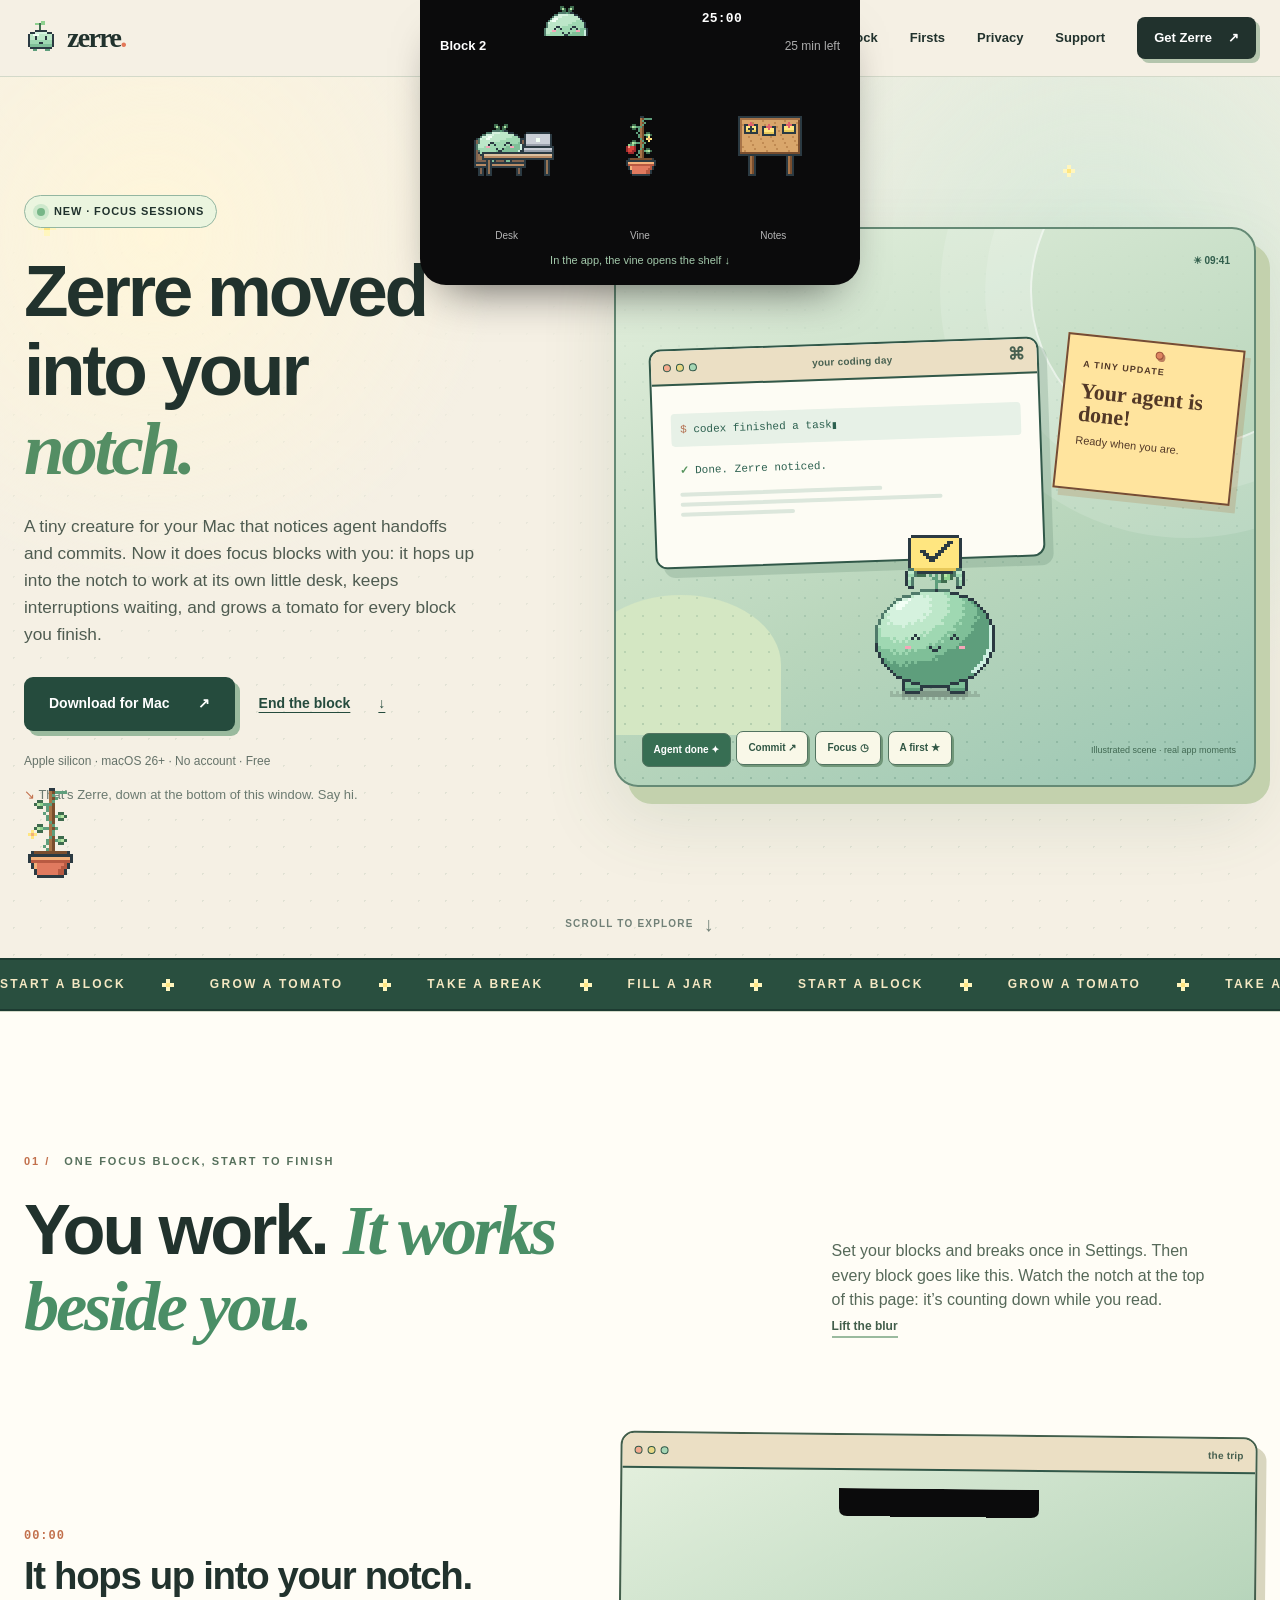
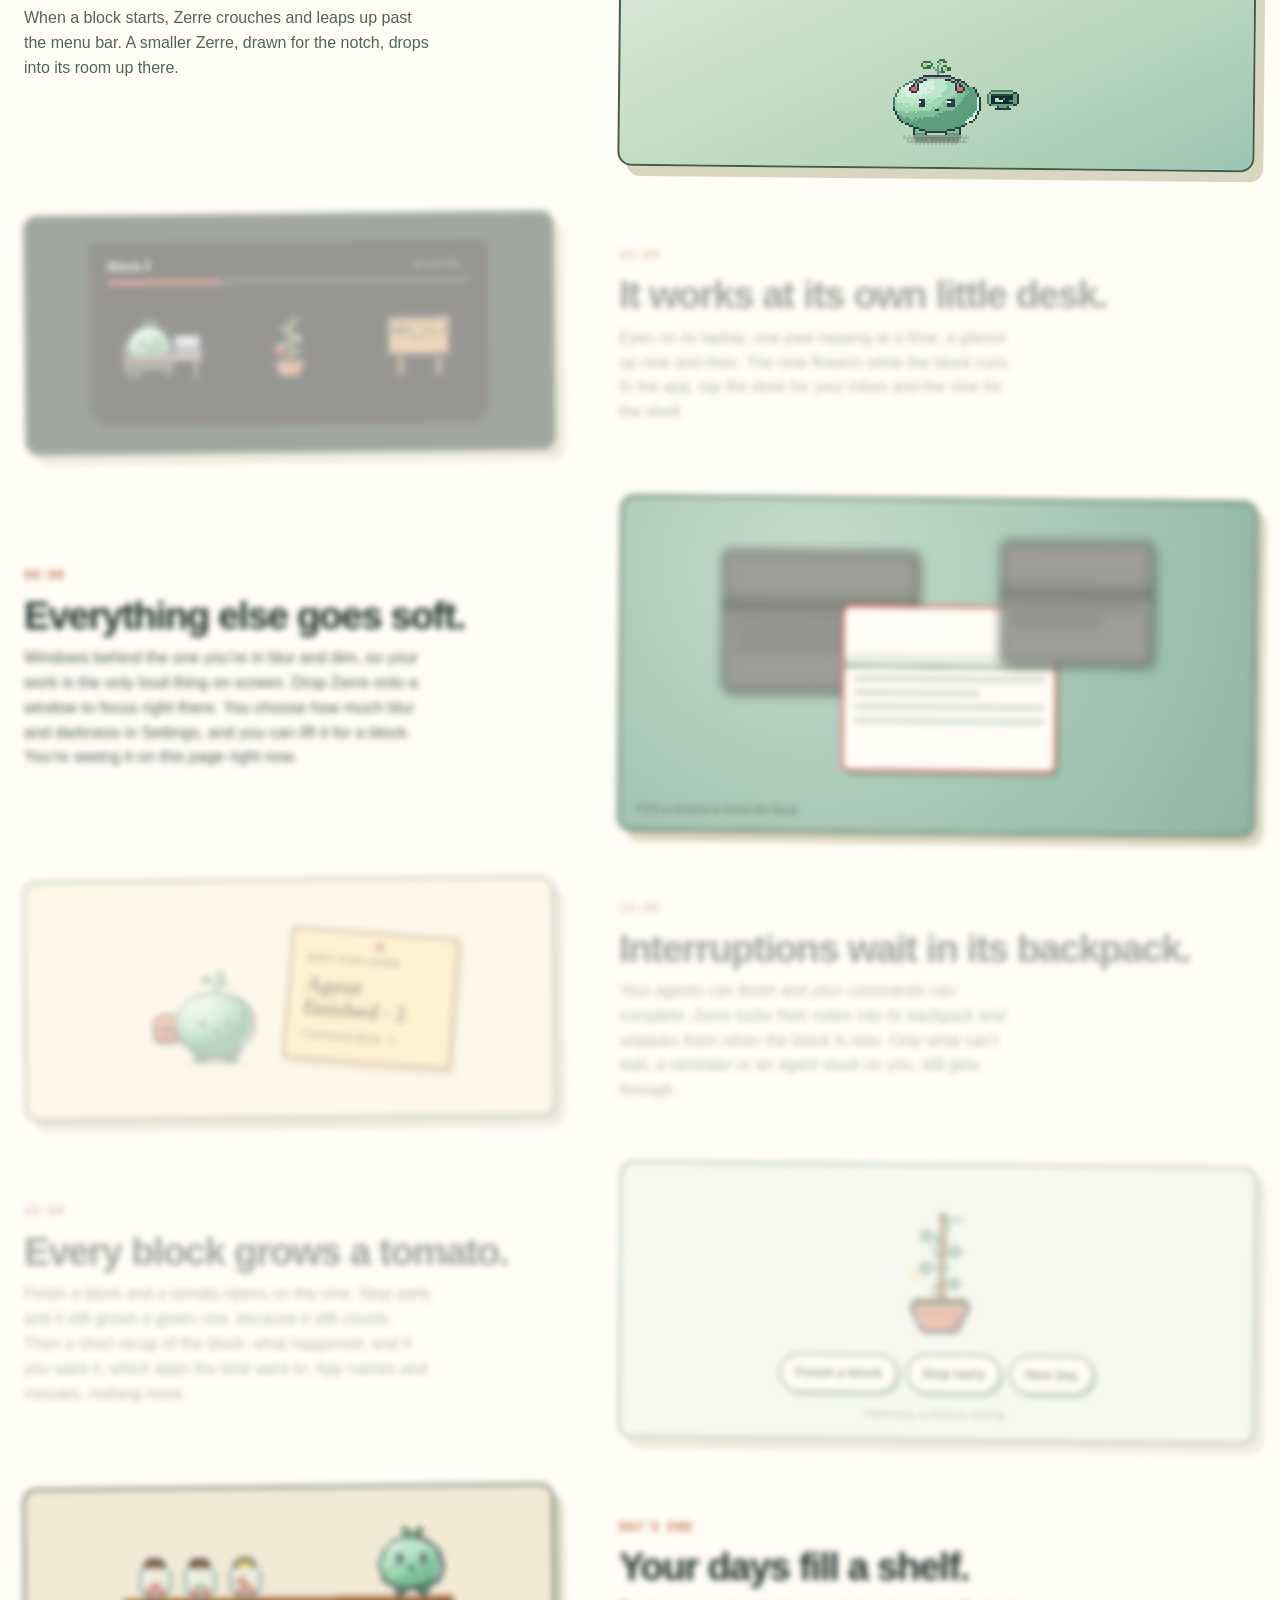
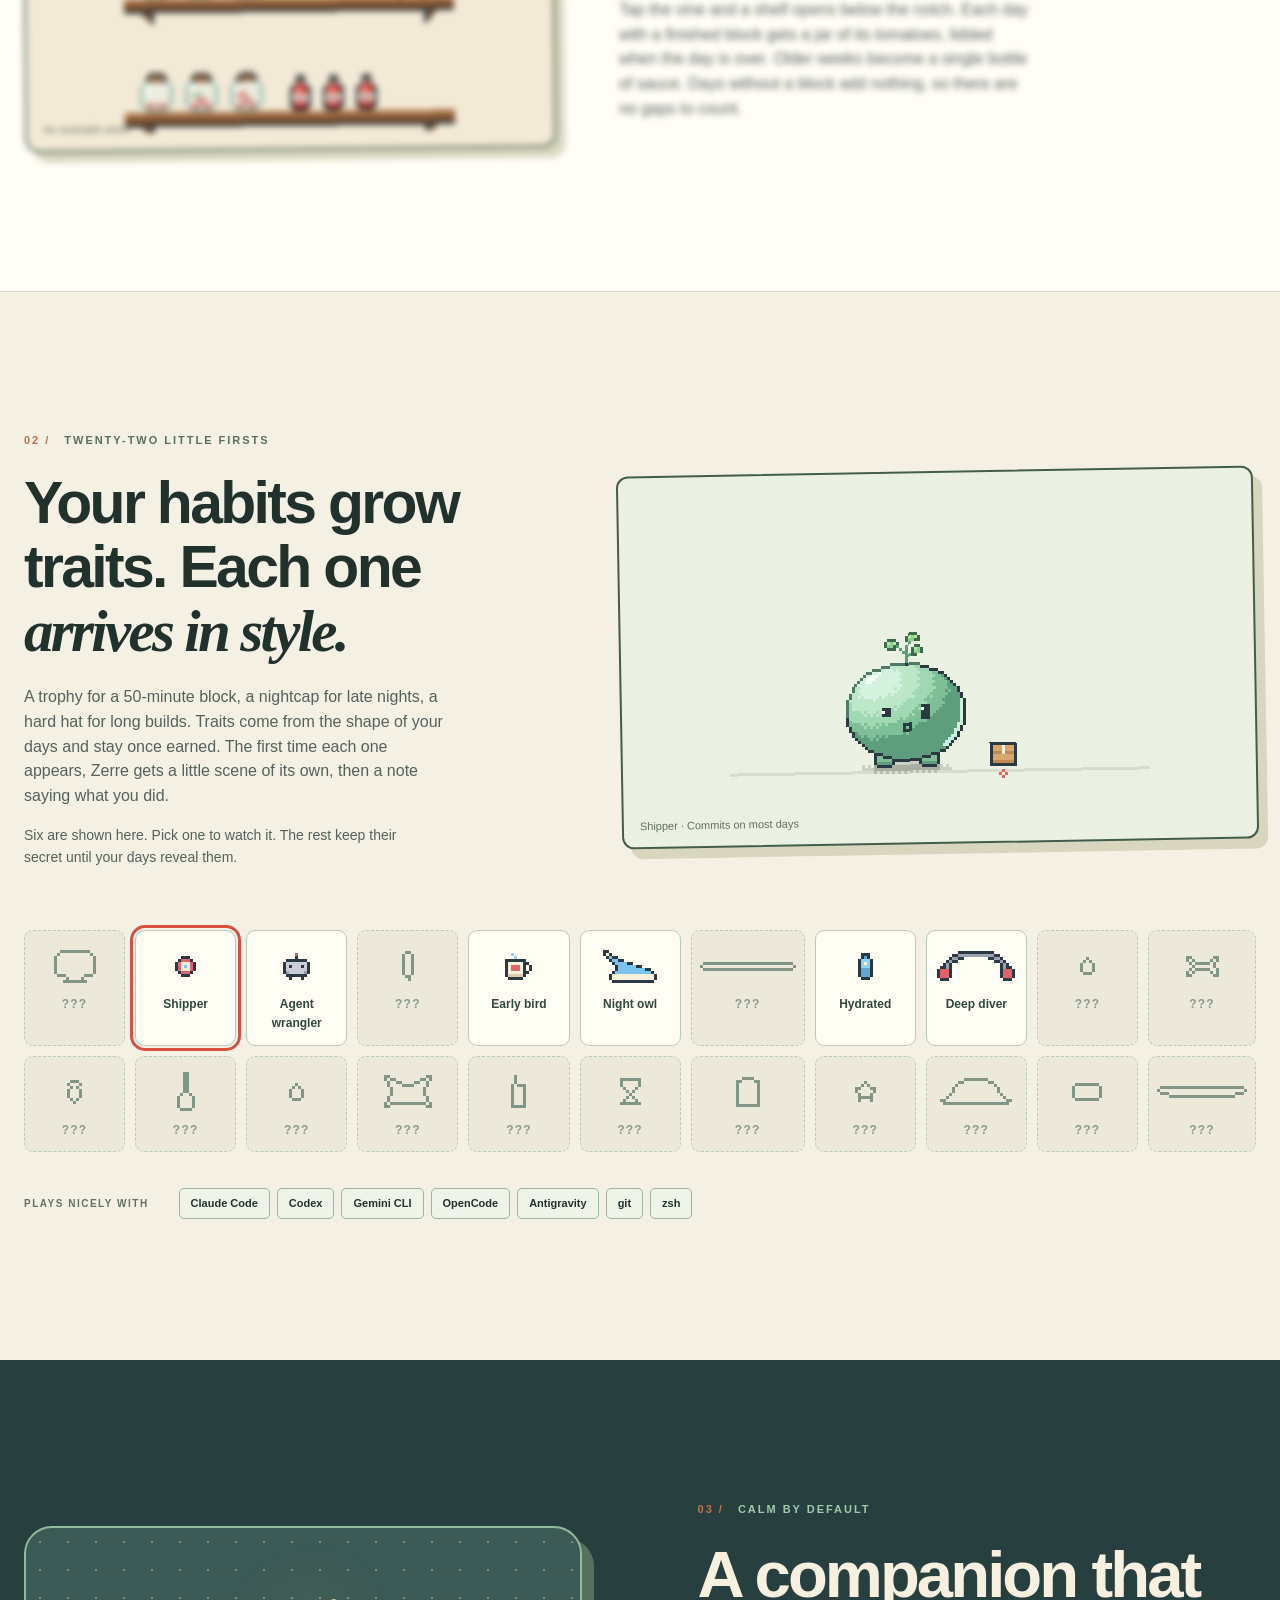
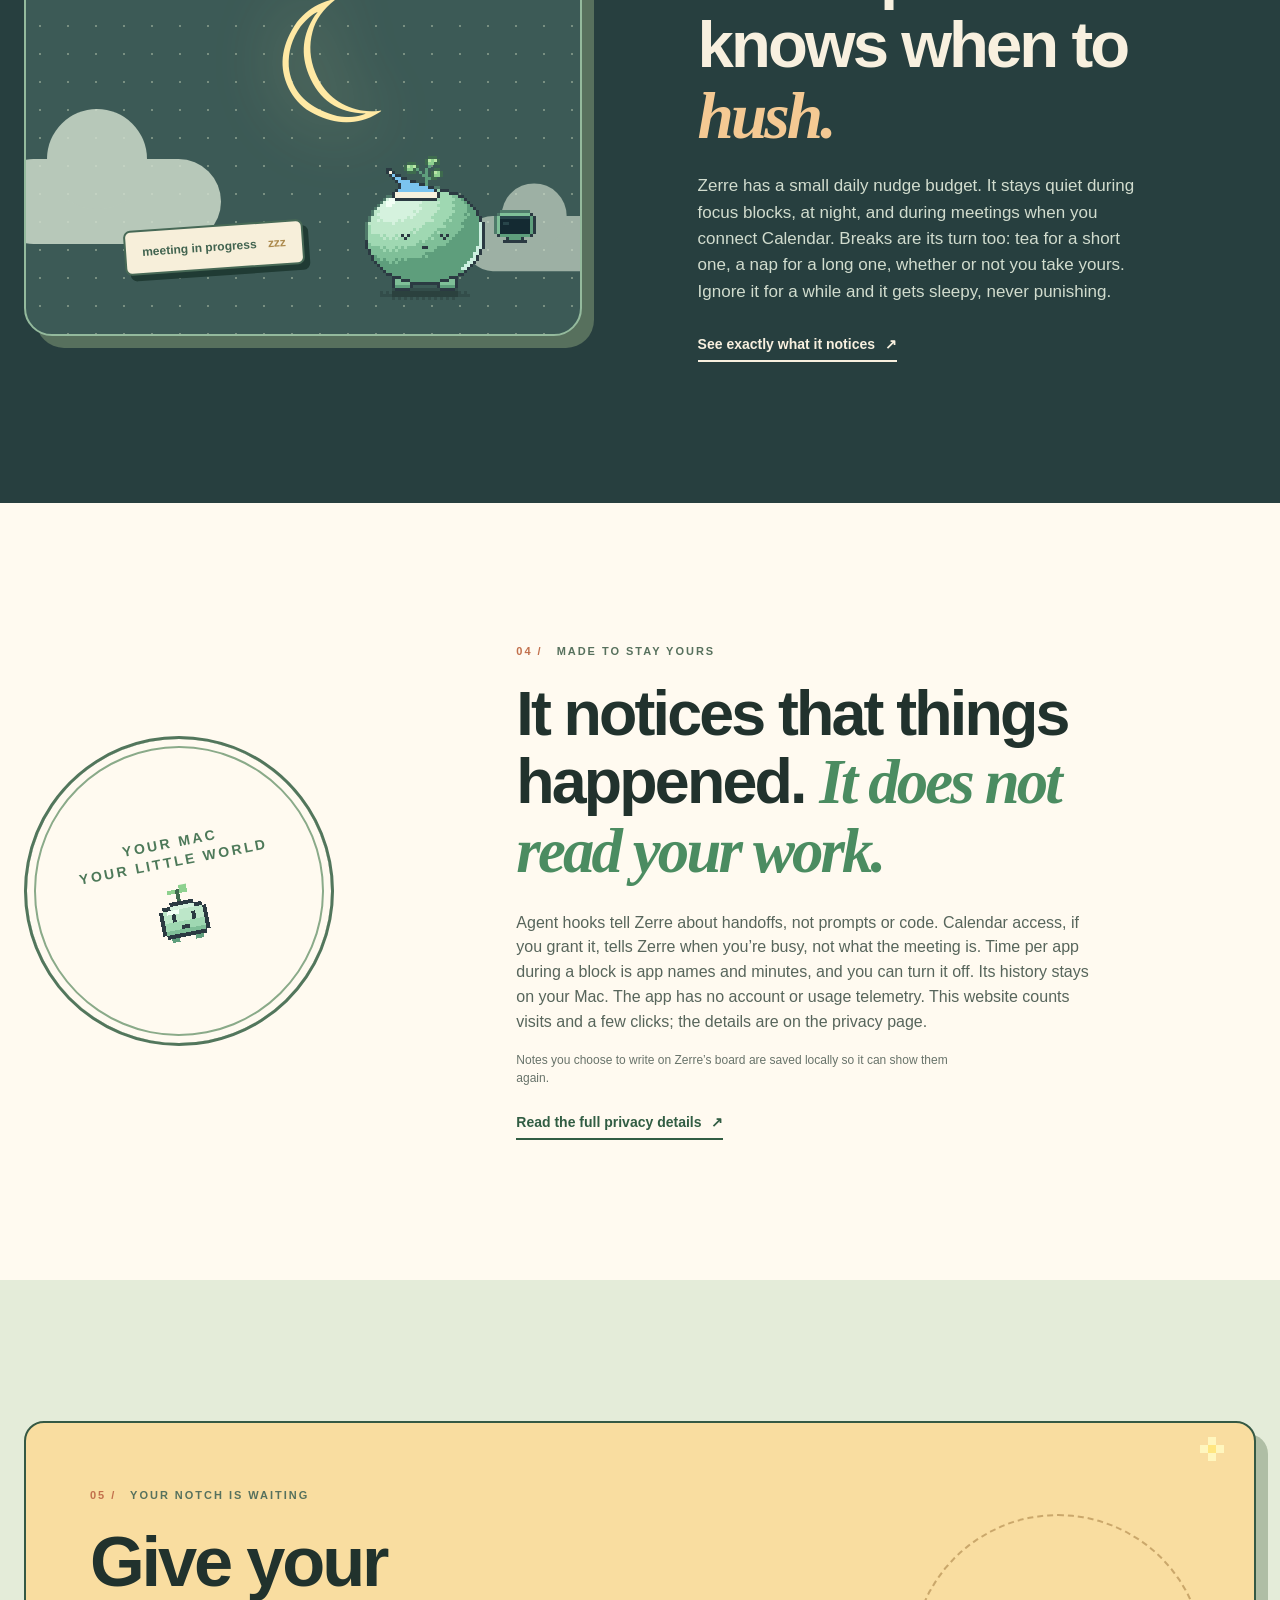
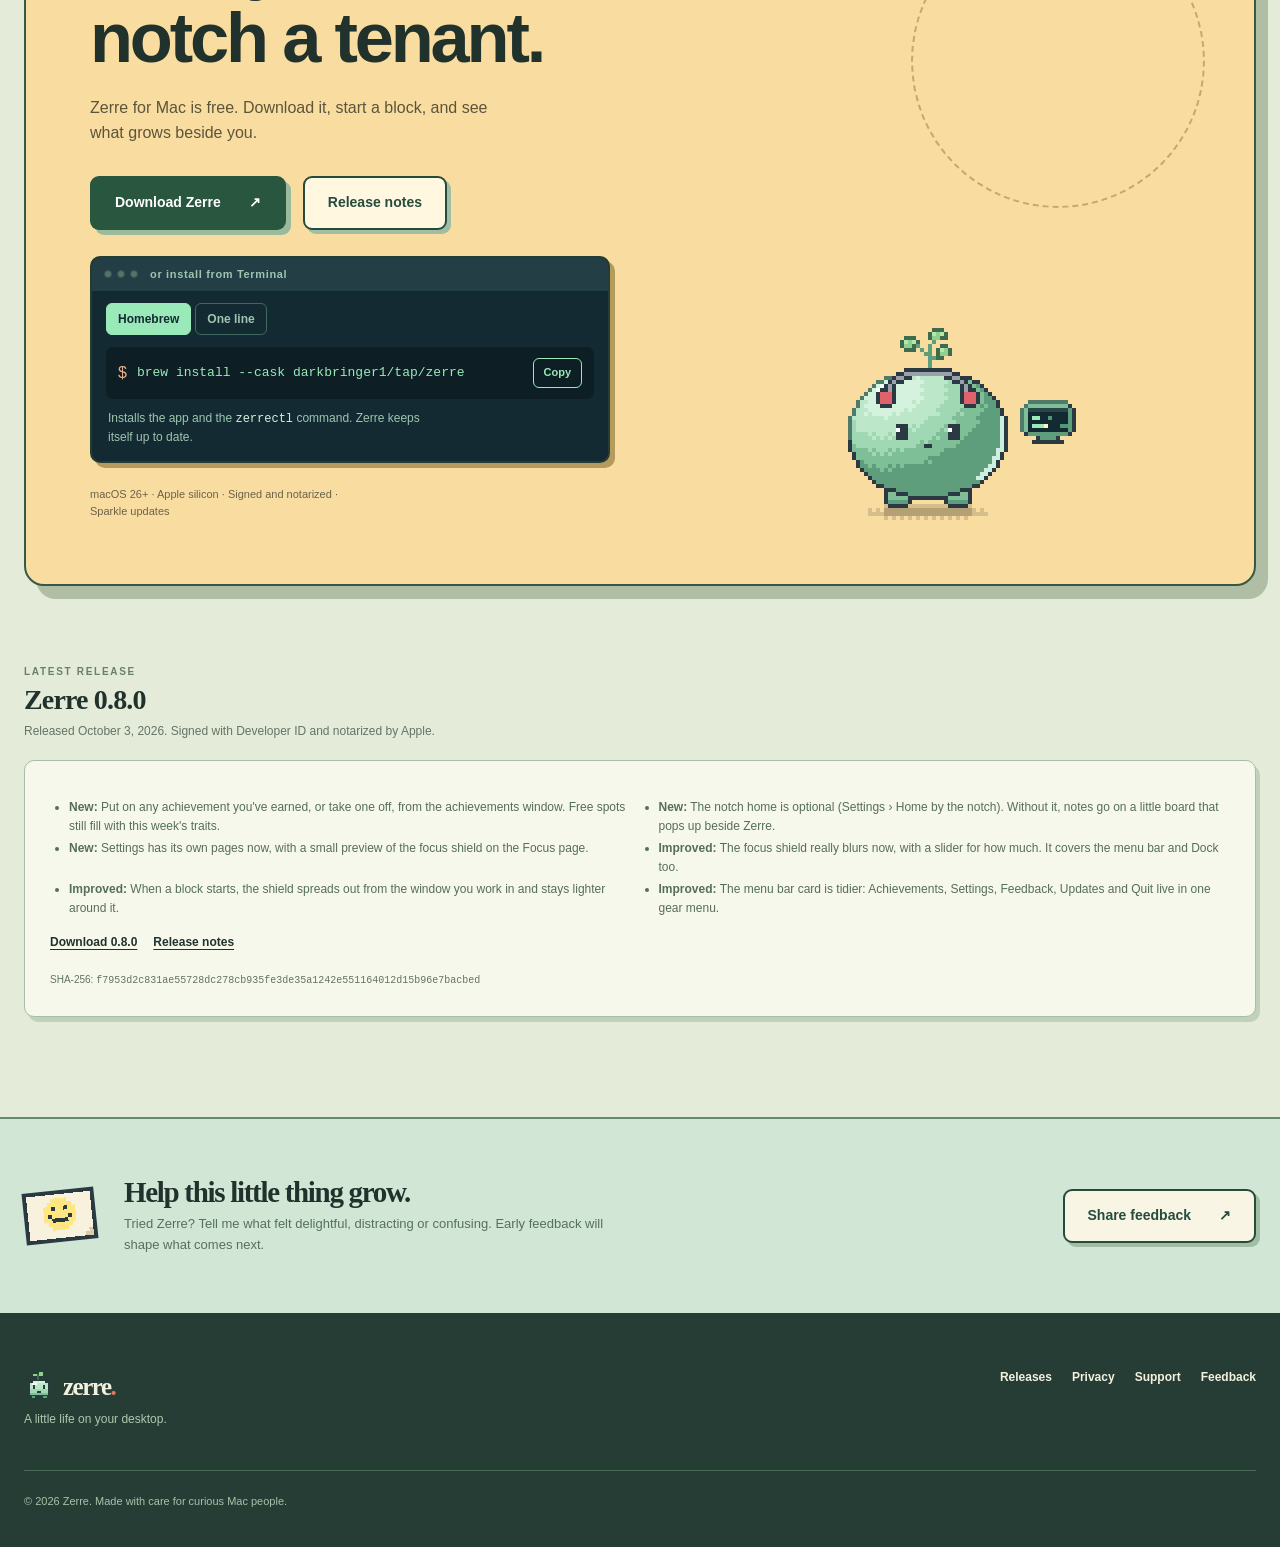
==== index.html @ ba6cb14c "Publish the written notes for Zerre v0.8.0 The release run fell back to commit subjects (two items w" ====
<!doctype html>
<html lang="en">
<head>
  <meta charset="utf-8">
  <meta name="viewport" content="width=device-width, initial-scale=1">
  <meta name="theme-color" content="#f5f0e4">
  <title>Zerre — a little life on your desktop, and now in your notch</title>
  <meta name="description" content="Meet Zerre, a tiny creature for your Mac. It reacts to coding agents and commits, and now runs focus sessions with you: it hops into your notch, keeps interruptions waiting, and grows a tomato for every block.">
  <meta property="og:title" content="Zerre — it moved into your notch">
  <meta property="og:description" content="A tiny Mac creature that works beside you in focus blocks and grows a tomato for every one you finish.">
  <meta property="og:type" content="website">
  <meta property="og:url" content="https://zerre.dogukaan.dev">
  <meta property="og:image" content="https://zerre.dogukaan.dev/assets/zerre-social.png">
  <meta property="og:image:width" content="1200">
  <meta property="og:image:height" content="630">
  <meta property="og:image:alt" content="Zerre, a tiny mint-green creature for your Mac, beside the words A little life for your coding day.">
  <meta name="twitter:card" content="summary_large_image">
  <link rel="icon" href="/assets/favicon.svg" type="image/svg+xml">
  <link rel="stylesheet" href="/assets/playground.css?v=sprites2">
  <link rel="stylesheet" href="/assets/home.css?v=notch3">
  <script src="/assets/playground.js?v=sprites2" defer></script>
  <script src="/assets/home.js?v=notch3" defer></script>
  <script src="/assets/analytics.js?v=notch2" defer></script>
</head>
<body>
  <a class="skip-link" href="#main">Skip to content</a>

  <!-- The page's own notch: Zerre lives here during a block. It grows open like the app's island. -->
  <div class="page-notch" id="notch" data-state="empty">
    <div class="notch-shape">
      <button class="notch-face" id="notch-toggle" type="button" aria-expanded="false" aria-controls="notch-room" aria-label="Zerre's home in the notch. Open it.">
        <canvas id="notch-compact" aria-hidden="true"></canvas>
        <span class="notch-status" id="notch-status">zerre</span>
      </button>
      <div class="notch-room" id="notch-room" inert>
        <div class="notch-room-head"><strong id="notch-title">Zerre’s home</strong><span id="notch-detail">Start a block to move in</span></div>
        <canvas id="notch-canvas" aria-label="Zerre's room in the notch: its desk and laptop, the tomato vine and the notice board."></canvas>
        <div class="notch-room-labels" aria-hidden="true"><span>Desk</span><span>Vine</span><span>Notes</span></div>
        <a class="notch-room-link" href="#shelf">In the app, the vine opens the shelf ↓</a>
      </div>
    </div>
  </div>

  <header class="site-header">
    <div class="wrap header-inner">
      <a class="wordmark" href="/" aria-label="Zerre home"><img src="/assets/favicon.svg" alt="" width="34" height="34"> <span>zerre<span class="wordmark-dot">.</span></span></a>
      <nav class="primary-nav" aria-label="Main navigation">
        <a href="#a-block">A focus block</a>
        <a href="#firsts">Firsts</a>
        <a href="/privacy">Privacy</a>
        <a href="/support">Support</a>
      </nav>
      <a class="header-download" href="#download">Get Zerre <span aria-hidden="true">↗</span></a>
    </div>
  </header>

  <main id="main">
    <section class="hero home-hero" aria-labelledby="hero-title">
      <div class="hero-sky" aria-hidden="true"><img class="star star-one" src="/assets/sprites/particle.star.png" alt="" width="18" height="18"><img class="star star-two" src="/assets/sprites/particle.star.png" alt="" width="12" height="12"><img class="star star-three" src="/assets/sprites/particle.star.png" alt="" width="21" height="21"></div>
      <div class="wrap hero-layout">
        <div class="hero-copy">
          <div class="pill"><span class="pill-light"></span> New · focus sessions</div>
          <h1 id="hero-title" data-analytics-section="hero">Zerre moved into your <em>notch.</em></h1>
          <p class="hero-lede">A tiny creature for your Mac that notices agent handoffs and commits. Now it does focus blocks with you: it hops up into the notch to work at its own little desk, keeps interruptions waiting, and grows a tomato for every block you finish.</p>
          <div class="hero-actions">
            <a class="button button-primary" data-release-download href="https://github.com/darkbringer1/zerre/releases/download/v0.8.0/Zerre-0.8.0.dmg">Download for Mac <span aria-hidden="true">↗</span></a>
            <button class="button button-text block-toggle" type="button" id="block-toggle" aria-pressed="false">Start a focus block <span aria-hidden="true">◷</span></button>
          </div>
          <p class="hero-small">Apple silicon · macOS 26+ · No account · Free</p>
          <p class="hero-hint" id="zerre-hint">That’s Zerre, down at the bottom of this window. Say hi.</p>
        </div>

        <div class="desktop home-desktop" id="moments-demo" aria-label="Interactive illustration of how Zerre responds to a coding day">
          <div class="desktop-dots" aria-hidden="true"></div>
          <div class="desktop-topline"><span class="desktop-label">A LITTLE CORNER OF YOUR MAC</span><span class="desktop-clock" aria-hidden="true">☀ 09:41</span></div>
          <div class="desktop-window">
            <div class="window-bar"><span class="traffic" aria-hidden="true"><i></i><i></i><i></i></span><span>your coding day</span><span class="window-bar-end" aria-hidden="true">⌘</span></div>
            <div class="window-content">
              <div class="terminal-line"><span class="terminal-prompt">$</span> <span id="demo-command">codex finished a task</span><span class="terminal-cursor" aria-hidden="true">▮</span></div>
              <div class="terminal-output"><span class="output-check" aria-hidden="true">✓</span> <span id="demo-output">Done. Zerre noticed.</span></div>
              <div class="terminal-lines" aria-hidden="true"><span></span><span></span><span></span></div>
            </div>
          </div>
          <div class="desktop-note" id="demo-note" aria-live="polite"><span class="note-pin" aria-hidden="true"></span><span class="note-kicker">a tiny update</span><strong id="demo-message">Your agent is done!</strong><span id="demo-detail">Ready when you are.</span></div>
          <canvas class="moment-stage" id="moment-stage" aria-label="Zerre reacting to the selected moment."></canvas>
          <div class="desktop-controls" aria-label="Try a Zerre moment">
            <button class="moment is-active" type="button" data-moment="agent" aria-pressed="true">Agent done <span aria-hidden="true">✦</span></button>
            <button class="moment" type="button" data-moment="commit" aria-pressed="false">Commit <span aria-hidden="true">↗</span></button>
            <button class="moment" type="button" data-moment="focus" aria-pressed="false">Focus <span aria-hidden="true">◷</span></button>
            <button class="moment" type="button" data-moment="first" aria-pressed="false">A first <span aria-hidden="true">★</span></button>
          </div>
          <span class="desktop-caption">Illustrated scene · real app moments</span>
        </div>
      </div>
      <div class="hero-bottom" aria-hidden="true"><span>scroll to explore</span><span>↓</span></div>
    </section>

    <div class="ticker" aria-label="A focus block with Zerre"><div class="ticker-track" aria-hidden="true"><span>START A BLOCK</span><b><img src="/assets/sprites/particle.star.png" alt="" width="12" height="12"></b><span>GROW A TOMATO</span><b><img src="/assets/sprites/particle.star.png" alt="" width="12" height="12"></b><span>TAKE A BREAK</span><b><img src="/assets/sprites/particle.star.png" alt="" width="12" height="12"></b><span>FILL A JAR</span><b><img src="/assets/sprites/particle.star.png" alt="" width="12" height="12"></b><span>START A BLOCK</span><b><img src="/assets/sprites/particle.star.png" alt="" width="12" height="12"></b><span>GROW A TOMATO</span><b><img src="/assets/sprites/particle.star.png" alt="" width="12" height="12"></b><span>TAKE A BREAK</span><b><img src="/assets/sprites/particle.star.png" alt="" width="12" height="12"></b><span>FILL A JAR</span><b><img src="/assets/sprites/particle.star.png" alt="" width="12" height="12"></b></div></div>

    <section class="block-story section-pad" id="a-block" aria-labelledby="block-title">
      <div class="wrap">
        <div class="section-label"><span class="label-number">01 /</span> ONE FOCUS BLOCK, START TO FINISH</div>
        <div class="story-heading"><h2 id="block-title" data-analytics-section="how_it_works">You work. <em>It works beside you.</em></h2><p>Set your blocks and breaks once in Settings. Then every block goes like this. Watch the notch at the top of this page: it’s counting down while you read.</p></div>

        <ol class="chapters">
          <li class="chapter" data-chapter="0">
            <div class="chapter-copy"><span class="chapter-time">00:00</span><h3>It hops up into your notch.</h3><p>When a block starts, Zerre crouches and leaps up past the menu bar. A smaller Zerre, drawn for the notch, drops into its room up there.</p></div>
            <div class="chapter-stage window-stage"><div class="window-bar"><span class="traffic" aria-hidden="true"><i></i><i></i><i></i></span><span>the trip</span></div><canvas id="stage-trip" aria-label="Zerre crouches on the desktop and hops up into the notch, where the small Zerre lands at its desk."></canvas></div>
          </li>
          <li class="chapter" data-chapter="1">
            <div class="chapter-copy"><span class="chapter-time">03:00</span><h3>It works at its own little desk.</h3><p>Eyes on its laptop, one paw tapping at a time, a glance up now and then. The vine flowers while the block runs. In the app, tap the desk for your inbox and the vine for the shelf.</p></div>
            <div class="chapter-stage notch-stage"><canvas id="stage-room" aria-label="Zerre typing at its desk in the notch, the tomato vine flowering, the notice board with notes."></canvas></div>
          </li>
          <li class="chapter chapter-shield" data-chapter="2">
            <div class="chapter-copy"><span class="chapter-time">08:00</span><h3>Everything else goes soft.</h3><p>Windows behind the one you’re in blur and dim, so your work is the only loud thing on screen. Drop Zerre onto a window to focus right there. You choose how much blur and darkness in Settings, and you can lift it for a block. You’re seeing it on this page right now.</p></div>
            <div class="chapter-stage shield-stage"><div class="shield-demo" id="shield-demo" aria-label="Three windows; the focused one stays sharp. Click another window to move the focus."><button class="mini-window" type="button" style="left:5%;top:12%;width:40%;height:46%" aria-label="Focus this window"><span></span><span></span><span></span></button><button class="mini-window is-focus" type="button" style="left:30%;top:30%;width:44%;height:54%" aria-label="Focus this window"><span></span><span></span><span></span><span></span></button><button class="mini-window" type="button" style="left:63%;top:8%;width:31%;height:40%" aria-label="Focus this window"><span></span><span></span></button></div><span class="stage-caption">Click a window to move the focus</span></div>
          </li>
          <li class="chapter" data-chapter="3">
            <div class="chapter-copy"><span class="chapter-time">14:00</span><h3>Interruptions wait in its backpack.</h3><p>Your agents can finish and your commands can complete. Zerre tucks their notes into its backpack and unpacks them when the block is over. Only what can’t wait, a reminder or an agent stuck on you, still gets through.</p></div>
            <div class="chapter-stage paper-stage"><canvas id="stage-pack" aria-label="Zerre with a backpack; papers slide into it one by one."></canvas><div class="desktop-note small-note"><span class="note-pin" aria-hidden="true"></span><span class="note-kicker">kept for later</span><strong>Agent finished · 2</strong><span>Command done · 1</span></div></div>
          </li>
          <li class="chapter" data-chapter="4">
            <div class="chapter-copy"><span class="chapter-time">25:00</span><h3>Every block grows a tomato.</h3><p>Finish a block and a tomato ripens on the vine. Stop early and it still grows a green one, because it still counts. Then a short recap of the block: what happened, and if you want it, which apps the time went to. App names and minutes, nothing more.</p></div>
            <div class="chapter-stage vine-stage"><canvas id="stage-vine" aria-label="The tomato vine. Use the buttons to finish a block or stop early."></canvas><div class="vine-controls"><button type="button" id="vine-finish">Finish a block</button><button type="button" id="vine-stop">Stop early</button><button type="button" id="vine-reset">New day</button></div><p class="stage-caption" id="vine-caption" aria-live="polite">Flowering: a block is running.</p></div>
          </li>
          <li class="chapter" id="shelf" data-chapter="5">
            <div class="chapter-copy"><span class="chapter-time">Day’s end</span><h3>Your days fill a shelf.</h3><p>Tap the vine and a shelf opens below the notch. Each day with a finished block gets a jar of its tomatoes, lidded when the day is over. Older weeks become a single bottle of sauce. Days without a block add nothing, so there are no gaps to count.</p></div>
            <div class="chapter-stage shelf-stage"><canvas id="stage-shelf" aria-label="A shelf with a week of jars of tomatoes and a few bottles; today's jar is open."></canvas><span class="stage-caption">An example week</span></div>
          </li>
        </ol>
      </div>
    </section>

    <section class="firsts-section section-pad" id="firsts" aria-labelledby="firsts-title">
      <div class="wrap firsts-layout">
        <div class="firsts-copy">
          <div class="section-label"><span class="label-number">02 /</span> TWENTY-TWO LITTLE FIRSTS</div>
          <h2 id="firsts-title" data-analytics-section="firsts">Your habits grow traits. Each one <em>arrives in style.</em></h2>
          <p>A trophy for a 50-minute block, a nightcap for late nights, a hard hat for long builds. Traits come from the shape of your days and stay once earned. The first time each one appears, Zerre gets a little scene of its own, then a note saying what you did.</p>
          <p class="firsts-hint">Six are shown here. Pick one to watch it. The rest keep their secret until your days reveal them.</p>
        </div>
        <div class="firsts-stage postcard-stage"><canvas id="stage-firsts" aria-label="Zerre playing a first-time trait celebration."></canvas><span class="stage-caption" id="firsts-caption" aria-live="polite"></span></div>
      </div>
      <div class="wrap"><ul class="achievements-grid firsts-grid" id="firsts-grid" aria-label="The 22 traits"></ul></div>
      <div class="wrap"><div class="tools-strip"><span>PLAYS NICELY WITH</span><ul><li>Claude Code</li><li>Codex</li><li>Gemini CLI</li><li>OpenCode</li><li>Antigravity</li><li>git</li><li>zsh</li></ul></div></div>
    </section>

    <section class="quiet-section section-pad" aria-labelledby="quiet-title">
      <div class="wrap quiet-grid"><div class="quiet-illustration" aria-hidden="true"><div class="quiet-moon">☾</div><div class="quiet-cloud quiet-cloud-one"></div><div class="quiet-cloud quiet-cloud-two"></div><div class="quiet-small-window">meeting in progress <span>zzz</span></div><img class="quiet-creature" src="/assets/sprites/portrait-sleep.png" alt="" width="171" height="144"></div><div class="quiet-copy"><div class="section-label"><span class="label-number">03 /</span> CALM BY DEFAULT</div><h2 id="quiet-title" data-analytics-section="calm">A companion that knows when to <em>hush.</em></h2><p>Zerre has a small daily nudge budget. It stays quiet during focus blocks, at night, and during meetings when you connect Calendar. Breaks are its turn too: tea for a short one, a nap for a long one, whether or not you take yours. Ignore it for a while and it gets sleepy, never punishing.</p><a class="inline-link" href="/privacy">See exactly what it notices <span aria-hidden="true">↗</span></a></div></div>
    </section>

    <section class="privacy-section section-pad" aria-labelledby="privacy-title"><div class="wrap privacy-layout"><div class="privacy-stamp" aria-hidden="true"><span>YOUR MAC<br>YOUR LITTLE WORLD</span><b><img src="/assets/sprites/mark.zerre.png" alt="" width="64" height="64"></b></div><div><div class="section-label"><span class="label-number">04 /</span> MADE TO STAY YOURS</div><h2 id="privacy-title" data-analytics-section="privacy">It notices that things happened. <em>It does not read your work.</em></h2><p>Agent hooks tell Zerre about handoffs, not prompts or code. Calendar access, if you grant it, tells Zerre when you’re busy, not what the meeting is. Time per app during a block is app names and minutes, and you can turn it off. Its history stays on your Mac. The app has no account or usage telemetry. This website counts visits and a few clicks; the details are on the privacy page.</p><p class="privacy-fine">Notes you choose to write on Zerre’s board are saved locally so it can show them again.</p><a class="inline-link" href="/privacy">Read the full privacy details <span aria-hidden="true">↗</span></a></div></div></section>

    <section class="download-section section-pad" id="download" aria-labelledby="download-title"><div class="wrap download-card"><div class="download-doodle" aria-hidden="true"><img src="/assets/sprites/particle.star.png" alt="" width="24" height="24"></div><div><div class="section-label"><span class="label-number">05 /</span> YOUR NOTCH IS WAITING</div><h2 id="download-title" data-analytics-section="download">Give your notch a tenant.</h2><p>Zerre for Mac is free. Download it, start a block, and see what grows beside you.</p><div class="download-actions"><a class="button button-primary" data-release-download href="https://github.com/darkbringer1/zerre/releases/download/v0.8.0/Zerre-0.8.0.dmg">Download Zerre <span aria-hidden="true">↗</span></a><a class="button button-outline" href="/releases">Release notes</a></div><div class="install-box" id="install">
            <div class="install-bar"><span class="traffic" aria-hidden="true"><i></i><i></i><i></i></span><span>or install from Terminal</span></div>
            <div class="install-tabs" role="tablist" aria-label="Install method">
              <button type="button" role="tab" id="install-tab-brew" aria-selected="true" aria-controls="install-panel" data-install="brew">Homebrew</button>
              <button type="button" role="tab" id="install-tab-script" aria-selected="false" aria-controls="install-panel" data-install="script" tabindex="-1">One line</button>
            </div>
            <div class="install-panel" id="install-panel" role="tabpanel" aria-labelledby="install-tab-brew">
              <div class="install-command"><span class="terminal-prompt" aria-hidden="true">$</span><code id="install-code">brew install --cask darkbringer1/tap/zerre</code><button type="button" class="install-copy" id="install-copy">Copy</button></div>
              <p class="install-note" id="install-note">Installs the app and the <code>zerrectl</code> command. Zerre keeps itself up to date.</p>
            </div>
          </div><p class="download-meta">macOS 26+ · Apple silicon · Signed and notarized · Sparkle updates</p></div><div class="download-creature pixel-creature" aria-hidden="true"><img class="pose" src="/assets/sprites/zerre-idle.png" alt="" width="272" height="256"><img class="pose-blink" src="/assets/sprites/zerre-idle-blink.png" alt="" width="272" height="256"></div></div></section>

    <!-- RELEASE_LATEST_START -->
<section class="block container" id="latest-release">
  <div class="section-head">
    <div class="eyebrow">Latest release</div>
    <h2>Zerre 0.8.0</h2>
    <p>Released October 3, 2026. Signed with Developer ID and notarized by Apple.</p>
  </div>
  <div class="card">
    <ul class="feature-list">
      <li><strong>New:</strong> Put on any achievement you&#x27;ve earned, or take one off, from the achievements window. Free spots still fill with this week&#x27;s traits.</li>
<li><strong>New:</strong> The notch home is optional (Settings › Home by the notch). Without it, notes go on a little board that pops up beside Zerre.</li>
<li><strong>New:</strong> Settings has its own pages now, with a small preview of the focus shield on the Focus page.</li>
<li><strong>Improved:</strong> The focus shield really blurs now, with a slider for how much. It covers the menu bar and Dock too.</li>
<li><strong>Improved:</strong> When a block starts, the shield spreads out from the window you work in and stays lighter around it.</li>
<li><strong>Improved:</strong> The menu bar card is tidier: Achievements, Settings, Feedback, Updates and Quit live in one gear menu.</li>
    </ul>
    <div class="cta-row">
      <a class="btn btn-primary" href="https://github.com/darkbringer1/zerre/releases/download/v0.8.0/Zerre-0.8.0.dmg">Download 0.8.0</a>
      <a class="btn btn-secondary" href="/releases">Release notes</a>
    </div>
    <span class="spec-line" style="overflow-wrap:anywhere;">SHA-256: <code>f7953d2c831ae55728dc278cb935fe3de35a1242e551164012d15b96e7bacbed</code></span>
  </div>
</section>
<!-- RELEASE_LATEST_END -->

    <section class="feedback-section" aria-labelledby="feedback-title"><div class="wrap feedback-inner"><span class="feedback-star" aria-hidden="true"><img src="/assets/sprites/card.doodle.png" alt="" width="72" height="52"></span><div><h2 id="feedback-title" data-analytics-section="feedback">Help this little thing grow.</h2><p>Tried Zerre? Tell me what felt delightful, distracting or confusing. Early feedback will shape what comes next.</p></div><a class="button button-outline" href="https://github.com/darkbringer1/zerre/issues/new/choose">Share feedback <span aria-hidden="true">↗</span></a></div></section>
  </main>

  <!-- The vine in the margin ripens as you read the block. -->
  <canvas class="margin-vine" id="margin-vine" aria-hidden="true"></canvas>

  <footer class="site-footer"><div class="wrap footer-grid"><div><a class="wordmark" href="/"><img src="/assets/favicon.svg" alt="" width="30" height="30"> <span>zerre<span class="wordmark-dot">.</span></span></a><p>A little life on your desktop.</p></div><nav aria-label="Footer navigation"><a href="/releases">Releases</a><a href="/privacy">Privacy</a><a href="/support">Support</a><a href="https://github.com/darkbringer1/zerre/issues">Feedback</a></nav><span class="footer-end">© 2026 Zerre. Made with care for curious Mac people.</span></div></footer>
</body>
</html>
---- assets/playground.css ----
:root {
  --cream:#f5f0e4;
  --paper:#fffdf6;
  --ink:#21322d;
  --muted:#53625c;
  --forest:#254b3d;
  --mint:#b6e6c6;
  --coral:#f6a98c;
  --yellow:#f8d98a;
  --blue:#a8d5dc;
  --line:#a8b5aa;
  --shadow:#23483a25;
  --sans:-apple-system,BlinkMacSystemFont,'Helvetica Neue',sans-serif;
  --serif:Georgia,'Times New Roman',serif
}

* {
  box-sizing:border-box
}

html {
  scroll-behavior:smooth
}

body {
  margin:0;
  background:var(--cream);
  color:var(--ink);
  font-family:var(--sans);
  line-height:1.55
}

a {
  color:inherit;
  text-decoration:none
}

button {
  font:inherit
}

img {
  display:block;
  max-width:100%
}

h1,h2,h3,p {
  margin-top:0
}

h1,h2,h3 {
  line-height:1.08
}

h1,h2 {
  letter-spacing:-.045em
}

h1 em,h2 em {
  font-family:var(--serif);
  font-weight:600
}

::selection {
  background:var(--yellow);
  color:var(--ink)
}

:focus-visible {
  outline:3px solid #e37850;
  outline-offset:4px
}

.wrap {
  width:min(100% - 48px,1240px);
  margin-inline:auto
}

.section-pad {
  padding-block:clamp(80px,11vw,160px)
}

.skip-link {
  position:absolute;
  top:-80px;
  left:16px;
  z-index:100;
  background:var(--ink);
  color:#fff;
  padding:10px 16px
}

.skip-link:focus {
  top:10px
}

/* A little site chrome, drawn like part of Zerre's desktop. */
.site-header {
  position:relative;
  z-index:20;
  background:var(--cream);
  border-bottom:1px solid #d3d9c9
}

.header-inner {
  min-height:76px;
  display:flex;
  align-items:center;
  gap:32px
}

.wordmark {
  display:inline-flex;
  align-items:center;
  gap:9px;
  font-family:var(--serif);
  font-size:28px;
  font-weight:700;
  letter-spacing:-.06em;
  white-space:nowrap
}

.wordmark img {
  image-rendering:pixelated
}

.wordmark-dot {
  color:#e37758
}

.primary-nav {
  margin-left:auto;
  display:flex;
  gap:clamp(16px,2.5vw,34px);
  align-items:center
}

.primary-nav a {
  font-size:13px;
  font-weight:700;
  transition:color .2s
}

.primary-nav a:hover,.footer-grid a:hover {
  color:#dc6d4e
}

.header-download {
  display:inline-flex;
  gap:16px;
  align-items:center;
  padding:11px 17px;
  background:var(--ink);
  color:white;
  border-radius:8px;
  font-size:13px;
  font-weight:700;
  box-shadow:4px 4px 0 #b4c5ad;
  transition:transform .2s,box-shadow .2s
}

.header-download:hover {
  transform:translate(-2px,-2px);
  box-shadow:6px 6px 0 #b4c5ad
}

/* A welcoming, slightly strange little landscape. */
.hero {
  position:relative;
  overflow:hidden;
  background:radial-gradient(circle at 12% 18%,#fff6da 0,transparent 26%),radial-gradient(circle at 86% 22%,#d6e9d9 0,transparent 33%),var(--cream)
}

.hero:before {
  content:"";
  position:absolute;
  inset:0;
  pointer-events:none;
  opacity:.13;
  background-image:radial-gradient(#648773 1px,transparent 1px);
  background-size:27px 27px;
  mask-image:linear-gradient(to bottom,transparent 15%,#000 70%)
}

.hero-sky {
  position:absolute;
  inset:0;
  pointer-events:none
}

.star {
  position:absolute;
  color:#e5906e;
  font-size:28px
}

.star-one {
  top:16%;
  left:3%
}

.star-two {
  top:10%;
  right:16%;
  font-size:20px;
  color:#93bba0
}

.star-three {
  bottom:20%;
  right:4%;
  font-size:34px;
  color:#eacb7a
}

.hero-layout {
  position:relative;
  display:grid;
  grid-template-columns:minmax(0,.9fr) minmax(0,1.1fr);
  gap:clamp(30px,5vw,78px);
  align-items:center;
  min-height:720px;
  padding-block:68px 90px
}

.hero-copy {
  max-width:570px;
  padding-block:50px
}

.pill {
  width:max-content;
  display:flex;
  align-items:center;
  gap:9px;
  border:1px solid #93b6a1;
  background:#ebf5df;
  border-radius:999px;
  padding:7px 12px;
  font-size:11px;
  font-weight:700;
  text-transform:uppercase;
  letter-spacing:.08em
}

.pill-light {
  width:8px;
  height:8px;
  background:#77b687;
  border-radius:50%;
  box-shadow:0 0 0 4px #cde8cc
}

.hero h1 {
  font-size:clamp(54px,5.7vw,86px);
  margin:24px 0 24px;
  max-width:11ch
}

.hero h1 em {
  display:inline;
  color:#548e64;
  font-style:italic
}

.hero-lede {
  font-size:clamp(16px,1.35vw,19px);
  max-width:47ch;
  color:#4f5c51
}

.hero-actions,.download-actions {
  display:flex;
  align-items:center;
  flex-wrap:wrap;
  gap:17px;
  margin-top:30px
}

.button {
  display:inline-flex;
  justify-content:center;
  align-items:center;
  gap:28px;
  min-height:54px;
  padding:13px 23px;
  border:2px solid transparent;
  border-radius:9px;
  font-size:14px;
  font-weight:700;
  transition:transform .2s,box-shadow .2s,background .2s
}

.button:hover {
  transform:translateY(-3px)
}

.button-primary {
  background:var(--forest);
  color:#fff;
  box-shadow:5px 5px 0 #9aba9e
}

.button-primary:hover {
  box-shadow:5px 8px 0 #9aba9e;
  background:#193c30
}

.button-text {
  padding-inline:7px;
  color:var(--forest);
  text-decoration:underline;
  text-underline-offset:4px
}

.button-outline {
  background:#fff7df;
  border-color:var(--forest);
  color:var(--forest);
  box-shadow:4px 4px 0 #a1bea4
}

.button-outline:hover {
  box-shadow:4px 7px 0 #a1bea4
}

.hero-small {
  font-size:12px;
  color:#657269;
  margin:21px 0 0
}

.hero-bottom {
  position:absolute;
  bottom:24px;
  left:50%;
  translate:-50% 0;
  display:flex;
  align-items:center;
  gap:10px;
  color:#718077;
  font-size:10px;
  text-transform:uppercase;
  letter-spacing:.12em;
  font-weight:700
}

.hero-bottom span:last-child {
  font-size:20px;
  line-height:1
}

/* The illustrated desktop is interactive. It is not presented as a screenshot. */
.desktop {
  position:relative;
  isolation:isolate;
  min-height:560px;
  padding:24px;
  border:2px solid #658a75;
  border-radius:24px;
  background:linear-gradient(155deg,#e6f1df 0%,#b9d6bc 59%,#9bc6b4 100%);
  box-shadow:14px 17px 0 #c3d1ad,0 30px 75px #426b4924;
  overflow:hidden
}

.desktop:before {
  content:"";
  position:absolute;
  top:-95px;
  right:-90px;
  width:310px;
  height:310px;
  border:2px solid #fff9;
  border-radius:50%;
  box-shadow:0 0 0 45px #fff2,0 0 0 90px #fff2;
  z-index:-1
}

.desktop:after {
  content:"";
  position:absolute;
  bottom:50px;
  left:-35px;
  width:200px;
  height:140px;
  background:#d4e7c3;
  border-radius:65% 65% 0 0;
  z-index:-1
}

.desktop-dots {
  position:absolute;
  inset:0;
  pointer-events:none;
  opacity:.23;
  background-image:radial-gradient(#427663 1.5px,transparent 1.5px);
  background-size:18px 18px;
  mask-image:linear-gradient(to bottom,transparent,#000)
}

.desktop-topline {
  display:flex;
  justify-content:space-between;
  align-items:center;
  position:relative;
  z-index:3;
  color:#315e4c;
  font-size:10px;
  font-weight:700;
  letter-spacing:.1em
}

.desktop-clock {
  letter-spacing:0
}

.desktop-window {
  position:relative;
  z-index:1;
  width:min(75%,390px);
  height:220px;
  margin:75px 0 0 12px;
  border:2px solid #315849;
  border-radius:12px;
  background:#fdfcf4;
  box-shadow:8px 9px 0 #537b6338;
  rotate:-2deg;
  overflow:hidden
}

.window-bar {
  height:35px;
  display:flex;
  align-items:center;
  justify-content:space-between;
  gap:12px;
  padding:0 12px;
  background:#ebdfc4;
  border-bottom:2px solid #315849;
  color:#476050;
  font-size:10px;
  font-weight:700;
  letter-spacing:.02em
}

.traffic {
  display:flex;
  gap:5px
}

.traffic i {
  width:8px;
  height:8px;
  display:block;
  border:1.5px solid #315849;
  border-radius:50%;
  background:#f4a98d
}

.traffic i:nth-child(2) {
  background:#e9d884
}

.traffic i:nth-child(3) {
  background:#a6d7b5
}

.window-bar-end {
  font-size:17px
}

.window-content {
  padding:28px 18px;
  font-family:ui-monospace,SFMono-Regular,Menlo,monospace;
  font-size:11px;
  color:#2c604f
}

.terminal-line {
  background:#e7f1e7;
  border-radius:4px;
  padding:8px 9px;
  white-space:nowrap;
  overflow:hidden;
  text-overflow:ellipsis
}

.terminal-prompt {
  color:#b26d4d
}

.terminal-cursor {
  font-size:9px;
  animation:blink 1.2s steps(2) infinite
}

.terminal-output {
  padding:16px 7px 0
}

.output-check {
  color:#55935c;
  font-weight:700
}

.terminal-lines {
  display:grid;
  gap:6px;
  padding:13px 7px
}

.terminal-lines span {
  display:block;
  height:4px;
  width:60%;
  background:#dce7dc;
  border-radius:3px
}

.terminal-lines span:nth-child(2) {
  width:78%
}

.terminal-lines span:nth-child(3) {
  width:34%
}

.desktop-note {
  position:absolute;
  right:16px;
  top:112px;
  z-index:4;
  width:178px;
  min-height:156px;
  padding:22px 16px 15px;
  background:#ffe49e;
  border:2px solid #744c36;
  box-shadow:6px 7px 0 #b17a493e;
  rotate:6deg;
  display:flex;
  flex-direction:column;
  gap:7px;
  color:#523827
}

.desktop-note strong {
  font-family:var(--serif);
  font-size:22px;
  line-height:1.05
}

.desktop-note span:last-child {
  font-size:11px
}

.note-pin {
  position:absolute;
  top:8px;
  left:50%;
  width:8px;
  height:8px;
  background:#de8461;
  border:1px solid #9b5038;
  border-radius:50%;
  box-shadow:2px 2px 0 #bd8060
}

.note-kicker {
  font-size:9px;
  letter-spacing:.12em;
  font-weight:700;
  text-transform:uppercase
}

.desktop-creature {
  position:absolute;
  z-index:3;
  right:10px;
  bottom:45px;
  width:min(53%,340px);
  transform-origin:bottom center;
  animation:bob 3.7s ease-in-out infinite
}

.desktop-creature img {
  position:relative;
  z-index:1;
  width:100%;
  height:auto;
  image-rendering:pixelated;
  filter:drop-shadow(5px 7px 0 #446e4b27)
}

.creature-shadow {
  position:absolute;
  z-index:0;
  bottom:7%;
  left:25%;
  width:55%;
  height:22px;
  border-radius:50%;
  background:#487e5944;
  filter:blur(4px)
}

.desktop-ground {
  position:absolute;
  bottom:93px;
  left:18px;
  right:18px;
  display:flex;
  gap:12px;
  align-items:end;
  overflow:hidden;
  color:#4d855c;
  font-size:21px;
  letter-spacing:.12em;
  white-space:nowrap
}

.ground-sprout {
  font-size:29px;
  color:#fff8df
}

.desktop-controls {
  position:absolute;
  z-index:6;
  left:24px;
  bottom:20px;
  display:flex;
  gap:7px;
  flex-wrap:wrap
}

.moment {
  padding:8px 11px;
  border:1.5px solid #527360;
  border-radius:7px;
  background:#f9f8e8;
  color:#305644;
  font-size:10px;
  font-weight:700;
  cursor:pointer;
  box-shadow:2px 2px 0 #719779
}

.moment:hover,.moment:focus-visible {
  background:#fff
}

.moment.is-active {
  background:#376e53;
  color:#fff;
  box-shadow:none;
  translate:2px 2px
}

.desktop-caption {
  position:absolute;
  z-index:6;
  right:18px;
  bottom:27px;
  font-size:9px;
  color:#426953
}

.desktop.is-reacting .desktop-note {
  animation:note-pop .5s ease both
}

.desktop.is-reacting .desktop-creature {
  animation:happy-bob .55s ease
}

@keyframes bob {
  50% {
    transform:translateY(-6px) rotate(1deg)
  }

}

@keyframes happy-bob {
  50% {
    transform:translateY(-19px) rotate(-3deg)
  }

}

@keyframes note-pop {
  0% {
    transform:scale(.82) rotate(-5deg);
    opacity:.2
  }

  70% {
    transform:scale(1.07) rotate(2deg);
    opacity:1
  }

  100% {
    transform:scale(1);
    opacity:1
  }

}

@keyframes blink {
  50% {
    opacity:0
  }

}

.ticker {
  overflow:hidden;
  background:#294f3f;
  color:#f5e8c3;
  border-block:2px solid #1d3b31;
  height:53px;
  display:flex;
  align-items:center
}

.ticker-track {
  display:flex;
  align-items:center;
  gap:36px;
  flex:none;
  min-width:max-content;
  font-size:12px;
  font-weight:700;
  letter-spacing:.19em;
  animation:drift 36s linear infinite
}

.ticker-track b {
  color:#e9b087;
  font-size:21px;
  font-weight:400
}

@keyframes drift {
  to {
    transform:translateX(-50%)
  }

}

.section-label {
  font-size:11px;
  font-weight:700;
  letter-spacing:.18em;
  color:#57715d
}

.label-number {
  color:#c2704c;
  margin-right:9px
}

.intro-section {
  background:#fffaf0
}

.intro-grid {
  display:grid;
  grid-template-columns:1fr 2fr;
  gap:40px
}

.intro-grid h2 {
  font-size:clamp(37px,4.6vw,66px);
  max-width:18ch;
  margin-bottom:26px
}

.intro-grid p {
  max-width:58ch;
  color:#58645d;
  font-size:17px
}

.intro-aside {
  font-size:15px!important;
  font-style:italic;
  color:#7b6852!important
}

.intro-aside em {
  font-family:var(--serif);
  color:#3a7453
}

.postcard-row {
  display:grid;
  grid-template-columns:repeat(3,1fr);
  gap:24px;
  margin-top:75px
}

.postcard {
  min-height:288px;
  padding:24px;
  border:2px solid #425e4b;
  border-radius:10px;
  box-shadow:7px 8px 0 #d9d6bf;
  transform:rotate(-2deg);
  transition:transform .25s
}

.postcard:nth-child(2) {
  transform:rotate(2deg) translateY(14px)
}

.postcard:nth-child(3) {
  transform:rotate(-1deg) translateY(-4px)
}

.postcard:hover {
  transform:rotate(0) translateY(-8px)
}

.postcard-yellow {
  background:#fae5aa
}

.postcard-blue {
  background:#cce3e2
}

.postcard-peach {
  background:#f6c8ac
}

.postcard-top {
  font-size:10px;
  font-weight:700;
  letter-spacing:.16em
}

.postcard-symbol {
  display:block;
  height:105px;
  padding-top:8px;
  text-align:right;
  font-size:77px;
  font-family:var(--serif);
  line-height:1;
  color:#3c6b54
}

.postcard h3 {
  font-family:var(--serif);
  font-size:27px;
  margin-bottom:8px
}

.postcard p {
  margin:0;
  font-size:13px;
  color:#536052
}

.story-section {
  background:#e4ecd9;
  position:relative;
  overflow:hidden
}

.story-section:before {
  content:"";
  position:absolute;
  right:-60px;
  top:40px;
  width:240px;
  height:240px;
  border:2px dashed #95b397;
  border-radius:50%;
  opacity:.5
}

.story-heading {
  display:grid;
  grid-template-columns:1.2fr .7fr;
  gap:80px;
  align-items:end;
  margin:22px 0 68px
}

.story-heading h2 {
  font-size:clamp(40px,5.5vw,73px);
  max-width:15ch;
  margin:0
}

.story-heading h2 em {
  color:#4a8e66
}

.story-heading p {
  font-size:16px;
  color:#566959;
  max-width:42ch;
  margin:0 0 6px
}

.story-steps {
  border-top:2px solid #698876
}

.story-step {
  display:grid;
  grid-template-columns:60px minmax(0,1fr) 230px;
  gap:30px;
  align-items:center;
  min-height:207px;
  border-bottom:2px solid #698876;
  padding:24px 20px 24px 0
}

.step-no {
  width:45px;
  height:45px;
  display:grid;
  place-items:center;
  border:2px solid #4c745d;
  border-radius:50%;
  font-family:var(--serif);
  font-size:20px
}

.step-eyebrow {
  color:#638473;
  font-size:10px;
  font-weight:700;
  letter-spacing:.16em
}

.story-step h3 {
  font-size:28px;
  font-family:var(--serif);
  margin:5px 0 9px
}

.story-step p {
  margin:0;
  color:#56675a;
  max-width:52ch;
  font-size:14px
}

.step-art {
  height:135px;
  display:grid;
  place-items:center;
  border:2px solid #5c8068;
  border-radius:9px;
  box-shadow:5px 5px 0 #a8c9a4;
  position:relative;
  overflow:hidden
}

.step-art-agent {
  background:#f5d9b8
}

.step-bubble {
  padding:8px 13px;
  background:#fff9e8;
  border:2px solid #557661;
  border-radius:6px;
  font-family:ui-monospace,monospace;
  font-size:16px;
  transform:rotate(-5deg);
  box-shadow:4px 4px 0 #ddae82
}

.step-spark {
  position:absolute;
  top:5px;
  right:20px;
  color:#db8b61;
  font-size:37px
}

.step-art-note {
  background:#c0dfd3
}

.mini-note {
  padding:20px 30px;
  background:#ffecaa;
  border:2px solid #805a41;
  transform:rotate(6deg);
  font-family:var(--serif);
  font-size:22px;
  line-height:1.05;
  text-align:center;
  box-shadow:5px 6px 0 #8bac90
}

.step-art-grow {
  background:#efdcbd;
  display:flex;
  gap:18px;
  color:#498361;
  font-family:var(--serif);
  font-size:38px
}

.step-art-grow span:nth-child(2) {
  font-size:53px
}

.step-art-grow span:nth-child(3) {
  font-size:70px
}

.tools-strip {
  display:flex;
  gap:30px;
  align-items:center;
  margin-top:36px
}

.tools-strip>span {
  font-size:10px;
  font-weight:700;
  letter-spacing:.15em;
  white-space:nowrap;
  color:#617267
}

.tools-strip ul {
  display:flex;
  gap:7px;
  flex-wrap:wrap;
  list-style:none;
  margin:0;
  padding:0
}

.tools-strip li {
  padding:6px 11px;
  border:1px solid #9fb3a1;
  border-radius:5px;
  font-size:11px;
  font-weight:700;
  background:#eef4e8
}

.quiet-section {
  background:#273f3f;
  color:#f8f0df;
  overflow:hidden
}

.quiet-grid {
  display:grid;
  grid-template-columns:1fr 1fr;
  gap:clamp(60px,9vw,140px);
  align-items:center
}

.quiet-illustration {
  min-height:410px;
  position:relative;
  background:#3c5a56;
  border:2px solid #94ba9d;
  border-radius:28px;
  box-shadow:12px 12px 0 #57705d;
  overflow:hidden
}

.quiet-illustration:before {
  content:"";
  position:absolute;
  inset:0;
  background-image:radial-gradient(#d9e5c7 1.5px,transparent 1.5px);
  background-size:28px 28px;
  opacity:.38
}

.quiet-moon {
  position:absolute;
  top:13%;
  left:44%;
  font-family:var(--serif);
  font-size:170px;
  line-height:1;
  color:#ffe9a4;
  transform:rotate(-22deg);
  text-shadow:0 0 70px #ffe9a46e
}

.quiet-cloud {
  position:absolute;
  width:230px;
  height:85px;
  background:#d1dfce;
  border-radius:90px;
  opacity:.83
}

.quiet-cloud:before {
  content:"";
  position:absolute;
  left:56px;
  bottom:35px;
  width:100px;
  height:100px;
  border-radius:50%;
  background:inherit
}

.quiet-cloud-one {
  left:-35px;
  bottom:90px
}

.quiet-cloud-two {
  right:-75px;
  bottom:48px;
  transform:scale(.65);
  opacity:.65
}

.quiet-small-window {
  position:absolute;
  left:50%;
  bottom:65px;
  transform:translateX(-50%) rotate(-4deg);
  width:180px;
  padding:11px 16px;
  border:2px solid #476956;
  border-radius:7px;
  background:#f7efda;
  color:#426450;
  font-size:12px;
  font-weight:700;
  box-shadow:5px 6px 0 #203b34
}

.quiet-small-window span {
  float:right;
  color:#ac8a4d
}

.quiet-copy .section-label {
  color:#a3c9ab
}

.quiet-copy h2 {
  font-size:clamp(40px,5.1vw,69px);
  margin:22px 0
}

.quiet-copy h2 em {
  color:#f4c993
}

.quiet-copy p {
  font-size:17px;
  color:#d1dcce;
  max-width:48ch
}

.inline-link {
  display:inline-flex;
  gap:10px;
  align-items:center;
  color:inherit;
  border-bottom:2px solid currentColor;
  padding-bottom:4px;
  margin-top:12px;
  font-size:14px;
  font-weight:700
}

.inline-link:hover {
  color:#e6af88
}

.privacy-section {
  background:#fffaf0
}

.privacy-layout {
  display:grid;
  grid-template-columns:.66fr 1.34fr;
  gap:clamp(50px,10vw,140px);
  align-items:center
}

.privacy-stamp {
  width:min(100%,310px);
  aspect-ratio:1;
  border:3px solid #52765c;
  border-radius:50%;
  display:flex;
  flex-direction:column;
  align-items:center;
  justify-content:center;
  transform:rotate(-11deg);
  box-shadow:inset 0 0 0 7px #fffaf0,inset 0 0 0 9px #8aaa89;
  color:#4d7959;
  text-align:center;
  font-size:14px;
  font-weight:700;
  line-height:1.35;
  letter-spacing:.18em
}

.privacy-stamp b {
  font-size:80px;
  font-family:var(--serif);
  line-height:.9;
  font-weight:400
}

.privacy-layout h2 {
  font-size:clamp(39px,4.9vw,66px);
  max-width:18ch;
  margin:20px 0 25px
}

.privacy-layout h2 em {
  color:#4b8c61
}

.privacy-layout p {
  max-width:65ch;
  color:#57655b;
  font-size:16px
}

.privacy-layout .privacy-fine {
  font-size:12px;
  color:#68736a
}

.privacy-layout .inline-link {
  color:#315d43
}

.download-section {
  background:#e4ecd9;
  padding-bottom:60px
}

.download-card {
  position:relative;
  display:grid;
  grid-template-columns:1.3fr .7fr;
  gap:30px;
  min-height:480px;
  background:#f9dda0;
  border:2px solid #355944;
  border-radius:20px;
  padding:clamp(35px,5vw,65px);
  box-shadow:12px 13px 0 #afbea5;
  overflow:hidden
}

.download-card:before {
  content:"";
  position:absolute;
  width:290px;
  height:290px;
  border:2px dashed #b18b4f;
  border-radius:50%;
  right:4%;
  top:12%;
  opacity:.65
}

.download-card h2 {
  font-size:clamp(42px,5.5vw,72px);
  max-width:12ch;
  margin:20px 0
}

.download-card p {
  max-width:47ch;
  color:#5c543b
}

.download-card .button-primary {
  background:#28563e
}

.download-meta {
  font-size:11px;
  color:#6a6248!important;
  margin:23px 0 0
}

.download-creature {
  align-self:end;
  position:relative;
  z-index:1;
  transform:rotate(4deg)
}

.download-creature img {
  width:100%;
  height:auto;
  image-rendering:pixelated;
  filter:drop-shadow(10px 10px 0 #78664023);
  max-height:340px;
  object-fit:contain
}

.download-doodle {
  position:absolute;
  right:30px;
  top:14px;
  color:#e5b565;
  font-size:42px
}

/* This block is replaced by the app's release workflow. Keep its template styled. */
#latest-release {
  background:#e4ecd9;
  padding:18px max(24px,calc((100vw - 1240px)/2)) 100px
}

.section-head .eyebrow {
  font-size:10px;
  font-weight:700;
  letter-spacing:.17em;
  color:#697f6c;
  text-transform:uppercase
}

.section-head h2 {
  font-family:var(--serif);
  font-size:28px;
  letter-spacing:-.03em;
  margin:6px 0
}

.section-head p {
  font-size:12px;
  color:#657366;
  margin-bottom:20px
}

#latest-release .card {
  padding:25px;
  background:#f7f8ec;
  border:1px solid #aabca8;
  border-radius:10px;
  box-shadow:4px 5px 0 #c1d0bb
}

#latest-release .feature-list {
  font-size:12px;
  color:#556e59;
  padding-left:19px;
  display:grid;
  grid-template-columns:repeat(2,1fr);
  gap:4px 18px
}

#latest-release .cta-row {
  display:flex;
  gap:16px;
  margin:15px 0
}

#latest-release .btn {
  font-size:12px;
  font-weight:700;
  text-decoration:underline;
  text-underline-offset:3px
}

#latest-release .spec-line {
  font-size:10px;
  color:#637363;
  overflow-wrap:anywhere
}

.feedback-section {
  background:#d1e6d4;
  border-top:2px solid #648b6e
}

.feedback-inner {
  display:flex;
  align-items:center;
  gap:28px;
  padding-block:58px
}

.feedback-star {
  font-size:62px;
  line-height:1;
  color:#41815e
}

.feedback-inner div {
  flex:1
}

.feedback-inner h2 {
  font-family:var(--serif);
  font-size:29px;
  margin:0 0 6px
}

.feedback-inner p {
  font-size:13px;
  color:#55715c;
  max-width:70ch;
  margin:0
}

.feedback-inner .button {
  flex:none;
  background:#f9f5e4
}

.site-footer {
  background:#253d35;
  color:#f2f1de;
  padding-block:55px 38px
}

.footer-grid {
  display:grid;
  grid-template-columns:1fr auto;
  gap:30px
}

.footer-grid .wordmark {
  font-size:25px
}

.footer-grid p {
  font-size:12px;
  color:#acc9af
}

.footer-grid nav {
  display:flex;
  flex-wrap:wrap;
  align-items:start;
  gap:20px
}

.footer-grid nav a {
  font-size:12px;
  font-weight:700
}

.footer-end {
  grid-column:1/-1;
  border-top:1px solid #4a6b57;
  padding-top:22px;
  font-size:11px;
  color:#a8c1a8
}

@media(max-width:1000px) {
  .hero-layout {
    grid-template-columns:1fr;
    gap:20px;
    padding-block:50px 90px
  }

  .hero-copy {
    max-width:750px;
    padding-block:0
  }

  .hero h1 {
    max-width:13ch
  }

  .desktop {
    max-width:750px;
    width:100%;
    margin-inline:auto
  }

  .intro-grid {
    grid-template-columns:1fr;
    gap:20px
  }

  .story-heading {
    gap:32px
  }

  .quiet-grid {
    gap:50px
  }

  .privacy-layout {
    gap:45px
  }

}

@media(max-width:720px) {
  .wrap {
    width:min(100% - 32px,1240px)
  }

  .header-inner {
    min-height:68px;
    gap:15px
  }

  .wordmark {
    font-size:24px
  }

  .primary-nav {
    display:none
  }

  .header-download {
    margin-left:auto
  }

  .hero-layout {
    padding-top:45px
  }

  .hero h1 {
    font-size:clamp(48px,12vw,75px)
  }

  .hero-lede {
    font-size:16px
  }

  .desktop {
    min-height:500px
  }

  .desktop-window {
    width:74%;
    margin-top:70px
  }

  .desktop-note {
    right:13px;
    width:145px;
    top:130px;
    min-height:135px
  }

  .desktop-note strong {
    font-size:18px
  }

  .desktop-creature {
    bottom:69px;
    width:57%
  }

  .desktop-caption {
    right:17px;
    bottom:78px
  }

  .hero-bottom {
    display:none
  }

  .postcard-row {
    grid-template-columns:1fr;
    gap:16px;
    margin-top:45px
  }

  .postcard,.postcard:nth-child(2),.postcard:nth-child(3) {
    transform:none;
    min-height:220px
  }

  .postcard-symbol {
    height:70px;
    font-size:60px
  }

  .story-heading {
    grid-template-columns:1fr;
    margin-bottom:40px
  }

  .story-step {
    grid-template-columns:40px 1fr;
    gap:15px
  }

  .step-no {
    width:37px;
    height:37px
  }

  .step-art {
    grid-column:2;
    height:110px;
    max-width:260px
  }

  .tools-strip {
    align-items:start;
    flex-direction:column;
    gap:12px
  }

  .quiet-grid {
    grid-template-columns:1fr
  }

  .quiet-illustration {
    min-height:320px;
    max-width:550px
  }

  .privacy-layout {
    grid-template-columns:1fr
  }

  .privacy-stamp {
    width:195px;
    order:2
  }

  .download-card {
    grid-template-columns:1fr;
    min-height:0
  }

  .download-card h2 {
    max-width:16ch
  }

  .download-creature {
    justify-self:center;
    max-width:280px
  }

  .feedback-inner {
    flex-wrap:wrap
  }

  .feedback-star {
    font-size:40px
  }

  .feedback-inner div {
    flex-basis:calc(100% - 80px)
  }

  .footer-grid {
    grid-template-columns:1fr
  }

  .footer-end {
    grid-column:1
  }

  #latest-release .feature-list {
    grid-template-columns:1fr
  }

}

@media(max-width:460px) {
  .header-download {
    font-size:11px;
    padding:9px 11px
  }

  .hero-actions .button {
    width:100%
  }

  .desktop {
    min-height:435px;
    padding:16px
  }

  .desktop-window {
    width:78%;
    height:170px;
    margin:65px 0 0 0
  }

  .window-content {
    padding:16px 8px
  }

  .desktop-note {
    top:125px;
    right:6px;
    width:117px;
    min-height:115px;
    padding:18px 10px 9px
  }

  .desktop-note strong {
    font-size:16px
  }

  .desktop-note span:last-child {
    font-size:9px
  }

  .desktop-creature {
    bottom:73px;
    right:-2px;
    width:60%
  }

  .desktop-ground {
    bottom:89px
  }

  .desktop-controls {
    left:10px;
    bottom:12px
  }

  .moment {
    font-size:9px;
    padding:7px 8px
  }

  .desktop-caption {
    display:none
  }

  .quiet-illustration {
    min-height:270px
  }

  .quiet-moon {
    font-size:135px
  }

  .quiet-small-window {
    bottom:43px
  }

  .download-card {
    padding:30px 23px
  }

  .download-actions .button {
    width:100%
  }

}

@media(prefers-reduced-motion:reduce) {
  html {
    scroll-behavior:auto
  }

  .ticker-track,.desktop-creature,.terminal-cursor,.desktop.is-reacting .desktop-note,.desktop.is-reacting .desktop-creature {
    animation:none
  }

  .button,.postcard,.header-download {
    transition:none
  }

  .button:hover,.postcard:hover,.header-download:hover {
    transform:none
  }

}

/* Zerre's own pixel art (assets/sprites, composed from the app's sprites by the app repo's
   scripts/art/site_art.py). Always whole-number scales, never smoothed. */
img[src^="/assets/sprites/"] {
  image-rendering:pixelated;
  max-width:none
}

.pixel-creature .pose-blink {
  position:absolute;
  left:0;
  top:0;
  opacity:0;
  animation:blink 5.2s steps(1) infinite
}

.pixel-creature .pose-blink[hidden] {
  display:none
}

@keyframes blink {
  0%,93.5%,100% { opacity:0 }
  94% { opacity:1 }
  96.5% { opacity:0 }
}

.star {
  font-size:0
}

.ground-sprout {
  align-self:end;
  margin-bottom:-2px
}

.desktop-creature {
  width:340px;
  right:96px;
  bottom:48px;
  animation:pixel-bob 3.7s steps(2) infinite
}

.desktop-creature img {
  width:340px;
  height:320px;
  filter:none
}

.desktop.is-reacting .desktop-creature {
  animation:pixel-hop .5s steps(3)
}

@keyframes pixel-bob {
  50% { transform:translateY(-5px) }
}

@keyframes pixel-hop {
  40% { transform:translateY(-15px) }
}

.ticker-track b {
  display:inline-flex;
  align-items:center
}

.postcard-symbol {
  height:128px;
  display:flex;
  justify-content:flex-end;
  align-items:flex-end;
  padding-top:0
}

.step-terminal {
  filter:drop-shadow(5px 5px 0 #ddae82)
}

.step-spark {
  top:14px;
  right:24px;
  font-size:0
}

.step-spark-small {
  top:auto;
  bottom:22px;
  right:auto;
  left:30px
}

.step-art-grow {
  align-items:flex-end;
  justify-content:center;
  padding-bottom:22px;
  gap:6px
}

.step-art-note {
  align-items:end
}

.step-art-note img {
  align-self:end;
  margin-bottom:-2px
}

.traits-strip {
  margin-top:44px;
  padding:26px 28px;
  border:2px solid #5c8068;
  border-radius:12px;
  background:#f6f3e3;
  box-shadow:5px 5px 0 #a8c9a4
}

.traits-label {
  font-size:10px;
  font-weight:700;
  letter-spacing:.16em;
  color:#557661
}

.quiet-creature {
  position:absolute;
  z-index:2;
  right:44px;
  bottom:34px
}

.quiet-small-window {
  z-index:3;
  left:34%
}

.privacy-stamp b {
  margin-top:14px
}

.download-creature {
  transform:none
}

.download-creature img {
  width:272px;
  height:256px;
  max-height:none;
  filter:none
}

.download-doodle {
  font-size:0
}

.feedback-star {
  font-size:0;
  transform:rotate(-6deg)
}

.download-card > div {
  min-width:0
}

.install-box {
  margin-top:26px;
  max-width:min(520px,100%);
  border:2px solid #243d33;
  border-radius:10px;
  background:#142a32;
  color:#d7efe0;
  box-shadow:5px 5px 0 #b59a5e;
  overflow:hidden
}

.install-bar {
  display:flex;
  align-items:center;
  gap:12px;
  padding:8px 12px;
  background:#233f45;
  color:#9fc4b0;
  font-size:11px;
  font-weight:700;
  letter-spacing:.06em
}

.install-bar .traffic {
  display:flex;
  gap:5px
}

.install-bar .traffic i {
  width:8px;
  height:8px;
  border-radius:50%;
  background:#56736a
}

.install-tabs {
  display:flex;
  gap:4px;
  padding:12px 14px 0
}

.install-tabs button {
  padding:6px 11px;
  border:1.5px solid #3f6a5d;
  border-radius:6px;
  background:transparent;
  color:#9fc4b0;
  font:inherit;
  font-size:12px;
  font-weight:700;
  cursor:pointer
}

.install-tabs button[aria-selected="true"] {
  background:#9ae9b8;
  border-color:#9ae9b8;
  color:#142a32
}

.install-tabs button:focus-visible,.install-copy:focus-visible {
  outline:2px solid #ffe680;
  outline-offset:2px
}

.install-panel {
  padding:12px 14px 14px
}

.install-command {
  display:flex;
  align-items:center;
  gap:10px;
  padding:11px 12px;
  border-radius:7px;
  background:#0d1f25
}

.install-command .terminal-prompt {
  color:#e9b087
}

.install-command code {
  flex:1;
  min-width:0;
  overflow-x:auto;
  white-space:nowrap;
  color:#9ae9b8;
  font-family:ui-monospace,SFMono-Regular,Menlo,monospace;
  font-size:13px;
  scrollbar-width:none
}

.install-copy {
  flex:none;
  padding:5px 10px;
  border:1.5px solid #9ae9b8;
  border-radius:6px;
  background:transparent;
  color:#9ae9b8;
  font:inherit;
  font-size:11px;
  font-weight:700;
  cursor:pointer
}

.install-copy:hover {
  background:#9ae9b822
}

.install-note {
  margin:10px 2px 0!important;
  font-size:12px;
  color:#9fc4b0!important
}

.install-note code {
  color:#d7efe0;
  font-family:ui-monospace,SFMono-Regular,Menlo,monospace
}

@media(max-width:1000px) {
  .desktop-creature {
    width:272px;
    bottom:69px
  }

  .desktop-creature img {
    width:272px;
    height:256px
  }
}

@media(max-width:720px) {
  .postcard-symbol {
    height:128px
  }

  .download-creature img {
    width:204px;
    height:192px
  }
}

@media(max-width:460px) {
  .desktop-creature {
    width:204px;
    right:52px;
    bottom:73px
  }

  .desktop-creature img {
    width:204px;
    height:192px
  }

  .quiet-creature {
    width:114px;
    height:96px;
    right:20px;
    bottom:24px
  }

  .quiet-small-window {
    left:40%
  }
}

@media(prefers-reduced-motion:reduce) {
  .pixel-creature .pose-blink,.desktop-creature,.desktop.is-reacting .desktop-creature {
    animation:none
  }
}

/* Achievements teaser: the app's gallery in miniature. Locked ones are outlines only. */
.achievements-lede {
  max-width:60ch;
  margin:10px 0 0;
  font-size:13px;
  color:#56675a
}

.achievements-grid {
  list-style:none;
  margin:22px 0 0;
  padding:0;
  display:grid;
  grid-template-columns:repeat(auto-fill,minmax(84px,1fr));
  gap:10px
}

@media(min-width:1100px) {
  .achievements-grid {
    grid-template-columns:repeat(11,1fr)
  }
}

.achievement {
  display:flex;
  flex-direction:column;
  align-items:center;
  gap:8px;
  padding:14px 8px 12px;
  border:1.5px solid #b8cbb6;
  border-radius:9px;
  background:#fffdf4;
  font-size:12px;
  font-weight:700;
  color:#2f4a3c;
  text-align:center
}

.achievement.is-locked {
  background:#ece8da;
  border-style:dashed;
  color:#8a9a8e;
  letter-spacing:.1em
}

.achievement-art {
  height:42px;
  display:flex;
  align-items:center;
  justify-content:center
}
---- assets/home.css ----
/* The homepage for focus sessions, layered on playground.css (the shared paper-desk language).
   New pieces: the page's own notch, the story of one focus block told with live scenes drawn
   from Zerre's sprites, the firsts stage, and the vine ripening in the margin. */

:root {
  --tomato: #d9503f;
  --notch: #0b0b0c;
  --stage-ink: #425e4b;
  --stage-shadow: #d9d6bf;
}

canvas { display: block; image-rendering: pixelated; image-rendering: crisp-edges; max-width: 100%; }

/* Keep the middle of the header free for the notch. */
.site-header .primary-nav { margin-left: auto; }
.page-notch, .notch-shape { -webkit-tap-highlight-color: transparent; }

/* ---------- The notch ----------
   One black shape that grows open and shrinks back, like the island in the app; the room fades
   in once it has room. */
.page-notch { position: fixed; top: 0; left: 50%; translate: -50% 0; z-index: 60; }
.notch-shape {
  --ease: cubic-bezier(.22, 1, .36, 1);
  width: 236px;
  height: 36px;
  background: var(--notch);
  border-radius: 0 0 16px 16px;
  overflow: hidden;
  display: grid;
  grid-template-rows: 36px auto;
  justify-items: center;
  transition: width .42s var(--ease), height .42s var(--ease), border-radius .42s var(--ease), box-shadow .42s var(--ease);
}
.page-notch.is-open .notch-shape {
  width: min(440px, calc(100vw - 16px));
  height: var(--open-height, 262px);
  border-radius: 0 0 26px 26px;
  box-shadow: 0 24px 48px -24px #000a;
}
.notch-face {
  all: unset;
  box-sizing: border-box;
  width: 236px;
  height: 36px;
  display: flex;
  align-items: flex-end;
  justify-content: space-between;
  gap: 18px;
  padding: 0 16px 0 14px;
  cursor: pointer;
}
.notch-face:focus-visible { outline: 3px solid #e37850; outline-offset: -3px; border-radius: 0 0 14px 14px; }
.notch-face canvas { align-self: flex-end; transition: opacity .2s ease; }
.page-notch.is-open .notch-face canvas { opacity: 0; }
.notch-status { align-self: center; font: 700 13px/1 ui-monospace, "SF Mono", Menlo, monospace; color: #fff; font-variant-numeric: tabular-nums; letter-spacing: .02em; }
.page-notch[data-state="empty"] .notch-status { color: #ffffff8c; font-weight: 500; }
.notch-room {
  width: min(440px, calc(100vw - 16px));
  padding: 0 20px 16px;
  color: #fff;
  display: grid;
  gap: 8px;
  justify-items: center;
  opacity: 0;
  translate: 0 -6px;
  transition: opacity .18s ease, translate .3s var(--ease);
}
.page-notch.is-open .notch-room { opacity: 1; translate: 0 0; transition-delay: .12s; }
.notch-room-head { width: 100%; display: flex; justify-content: space-between; align-items: baseline; font-size: 12px; color: #ffffffa8; }
.notch-room-head strong { color: #fff; font-size: 13px; }
.notch-room-labels { display: grid; grid-template-columns: repeat(3, 1fr); width: 100%; font-size: 10px; color: #ffffffb3; text-align: center; margin-top: -4px; }
.notch-room-link { font-size: 11px; color: #a3c9ab; }
.notch-room-link:hover { color: #fff; }

/* ---------- Hero ---------- */
.home-desktop { min-height: 560px; }
.moment-stage { position: absolute; left: 50%; bottom: 52px; translate: -50% 0; z-index: 3; }
.block-toggle { border: 0; background: none; cursor: pointer; }
.hero-hint { margin-top: 14px; font-size: 13px; color: #6b7a70; }
.hero-hint::before { content: "↘ "; color: #c2704c; }

/* ---------- The page's own Zerre, on the bottom edge of the window ---------- */
.page-zerre { position: fixed; z-index: 45; cursor: pointer; touch-action: manipulation; }
.page-zerre[hidden] { display: none; }
.page-zerre:focus-visible { outline: 3px solid #e37850; outline-offset: -6px; border-radius: 16px; }

/* ---------- One focus block ---------- */
.block-story { background: var(--paper); border-top: 1px solid #d3d9c9; border-bottom: 1px solid #d3d9c9; }
.block-story .story-heading { margin-bottom: clamp(48px, 7vw, 96px); }
/* Compact steps, so the ones above and below stay on screen, blurred, around the one you're reading. */
.chapters { list-style: none; margin: 0; padding: 0; display: grid; gap: clamp(28px, 3.5vw, 48px); }
.chapter { display: grid; grid-template-columns: minmax(0, 5fr) minmax(0, 6fr); gap: clamp(32px, 5vw, 72px); align-items: center; transition: filter .5s ease, opacity .5s ease; }
.chapter:nth-child(even) .chapter-copy { order: 2; }
.chapter-copy h3 { font-size: clamp(26px, 3vw, 40px); letter-spacing: -.035em; margin: 8px 0 10px; }
.chapter-copy p { color: var(--muted); max-width: 46ch; margin: 0; }
.chapter-time { font: 700 12px/1 ui-monospace, "SF Mono", Menlo, monospace; color: #c2704c; letter-spacing: .08em; text-transform: uppercase; }
/* The shield, on the page: while you read one step, the others go soft. */
.block-story.is-shielded .chapter:not(.is-current) { filter: blur(3px); opacity: .42; }
.shield-toggle { all: unset; cursor: pointer; font-size: 12px; font-weight: 700; color: var(--stage-ink); border-bottom: 2px solid #9aba9e; }
.shield-toggle:focus-visible { outline: 3px solid #e37850; outline-offset: 4px; }

.chapter-stage {
  position: relative;
  border: 2px solid var(--stage-ink);
  border-radius: 14px;
  box-shadow: 9px 10px 0 var(--stage-shadow);
  background: #f9f7ee;
  overflow: hidden;
  min-height: 240px;
  display: grid;
  place-items: center;
  padding: 16px;
}
.chapter:nth-child(odd) .chapter-stage { rotate: .6deg; }
.chapter:nth-child(even) .chapter-stage { rotate: -.6deg; }
.window-stage { padding: 0; align-content: start; background: linear-gradient(155deg, #e6f1df 0%, #b9d6bc 70%, #9bc6b4 100%); }
.window-stage .window-bar { width: 100%; justify-self: stretch; }
.window-stage canvas { margin: 18px auto 18px; }
.notch-stage { background: #22302c; }
.shield-stage { background: radial-gradient(circle at 30% 20%, #c5dccb, #8fb5a4); }
.paper-stage { background: #fdf3d8; grid-template-columns: auto auto; gap: 8px; justify-content: center; }
.vine-stage { background: #eef5ea; gap: 12px; }
.shelf-stage { background: #f3ead6; }
.stage-caption { position: absolute; left: 16px; bottom: 12px; font-size: 11px; color: #61705f; margin: 0; }
.vine-stage .stage-caption { position: static; }
.small-note { position: relative; inset: auto; width: 168px; min-height: 0; rotate: 5deg; }

.shield-demo { position: relative; width: 100%; max-width: 480px; aspect-ratio: 16 / 10; }
.mini-window {
  all: unset;
  position: absolute;
  border-radius: 8px;
  background: #fffdf6;
  border: 2px solid #425e4b;
  box-shadow: 4px 5px 0 #425e4b33;
  cursor: pointer;
  transition: filter .45s ease, opacity .45s ease;
}
.mini-window::before { content: ""; display: block; height: 12px; border-bottom: 2px solid #425e4b; background: #e9efe2; border-radius: 6px 6px 0 0; }
.mini-window span { display: block; height: 6px; margin: 8px 10px 0; border-radius: 3px; background: #d9dfd3; }
.mini-window span:nth-child(2) { width: 60%; }
.shield-demo .mini-window:not(.is-focus) { filter: blur(4px) brightness(.62); }
.mini-window.is-focus { border-color: var(--tomato); }
.mini-window:focus-visible { outline: 3px solid #e37850; outline-offset: 3px; }

.vine-controls { display: flex; flex-wrap: wrap; gap: 8px; justify-content: center; }
.vine-controls button {
  border: 2px solid var(--stage-ink);
  border-radius: 999px;
  background: #fffdf6;
  padding: 8px 14px;
  font-size: 13px;
  font-weight: 700;
  color: var(--ink);
  cursor: pointer;
  box-shadow: 3px 3px 0 #9aba9e;
}
.vine-controls button:hover { background: var(--mint); }

/* ---------- Firsts ---------- */
.firsts-layout { display: grid; grid-template-columns: minmax(0, 5fr) minmax(0, 6fr); gap: clamp(32px, 5vw, 72px); align-items: center; }
.firsts-copy h2 { font-size: clamp(36px, 4.6vw, 62px); margin: 22px 0; }
.firsts-copy p { color: var(--muted); max-width: 48ch; }
.firsts-hint { font-size: 14px; }
.postcard-stage { border: 2px solid var(--stage-ink); border-radius: 12px; box-shadow: 9px 10px 0 var(--stage-shadow); background: #eaf1e2; display: grid; place-items: center; padding: 18px 18px 36px; position: relative; rotate: -1deg; }
.firsts-grid { margin-top: 48px; }
.firsts-grid button.achievement { appearance: none; width: 100%; height: 100%; font-family: inherit; cursor: pointer; transition: transform .15s ease, background .15s ease; }
.firsts-grid button.achievement:hover { background: #eef6e9; transform: translateY(-2px); }
.firsts-grid .achievement.is-playing { outline: 3px solid var(--tomato); outline-offset: 2px; border-radius: 10px; }
.firsts-grid button.achievement:focus-visible { outline: 3px solid #e37850; outline-offset: 2px; border-radius: 10px; }

/* ---------- The vine in the margin ---------- */
.margin-vine { position: fixed; left: 22px; bottom: 22px; z-index: 30; opacity: 0; transition: opacity .4s ease; pointer-events: none; }
.margin-vine.is-shown { opacity: 1; }

@media (max-width: 1100px) { .margin-vine { display: none; } }
@media (max-width: 860px) {
  .chapter, .firsts-layout { grid-template-columns: 1fr; }
  .chapter:nth-child(even) .chapter-copy { order: 0; }
  .chapter-stage { min-height: 240px; }
  .home-desktop { min-height: 500px; }
  .site-header .primary-nav { display: none; }
}
@media (max-width: 560px) {
  .notch-shape, .notch-face { width: 140px; }
  .notch-face { gap: 8px; padding: 0 10px 0 8px; }
  .notch-status { font-size: 11px; }
  .paper-stage { grid-template-columns: 1fr; }
}
@media (prefers-reduced-motion: reduce) {
  .chapter, .mini-window, .notch-shape, .notch-room, .margin-vine { transition: none; }
}
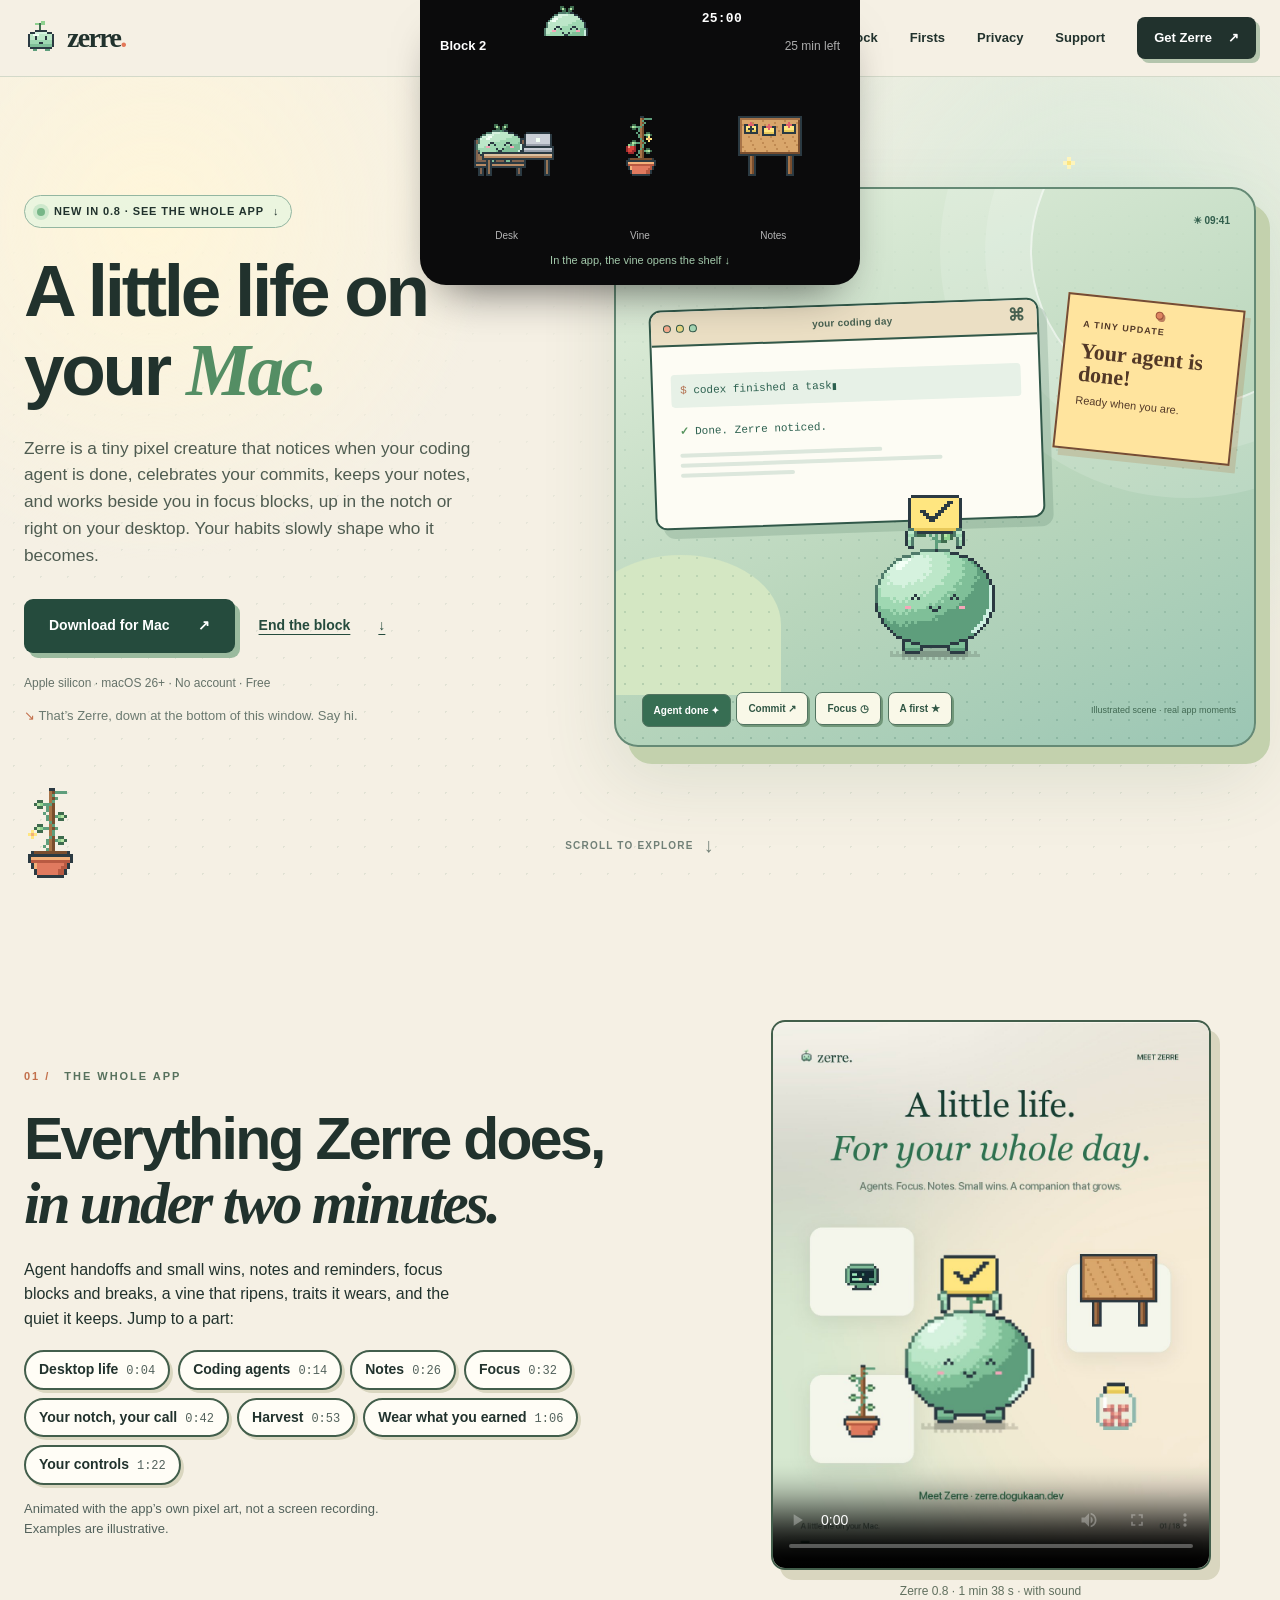
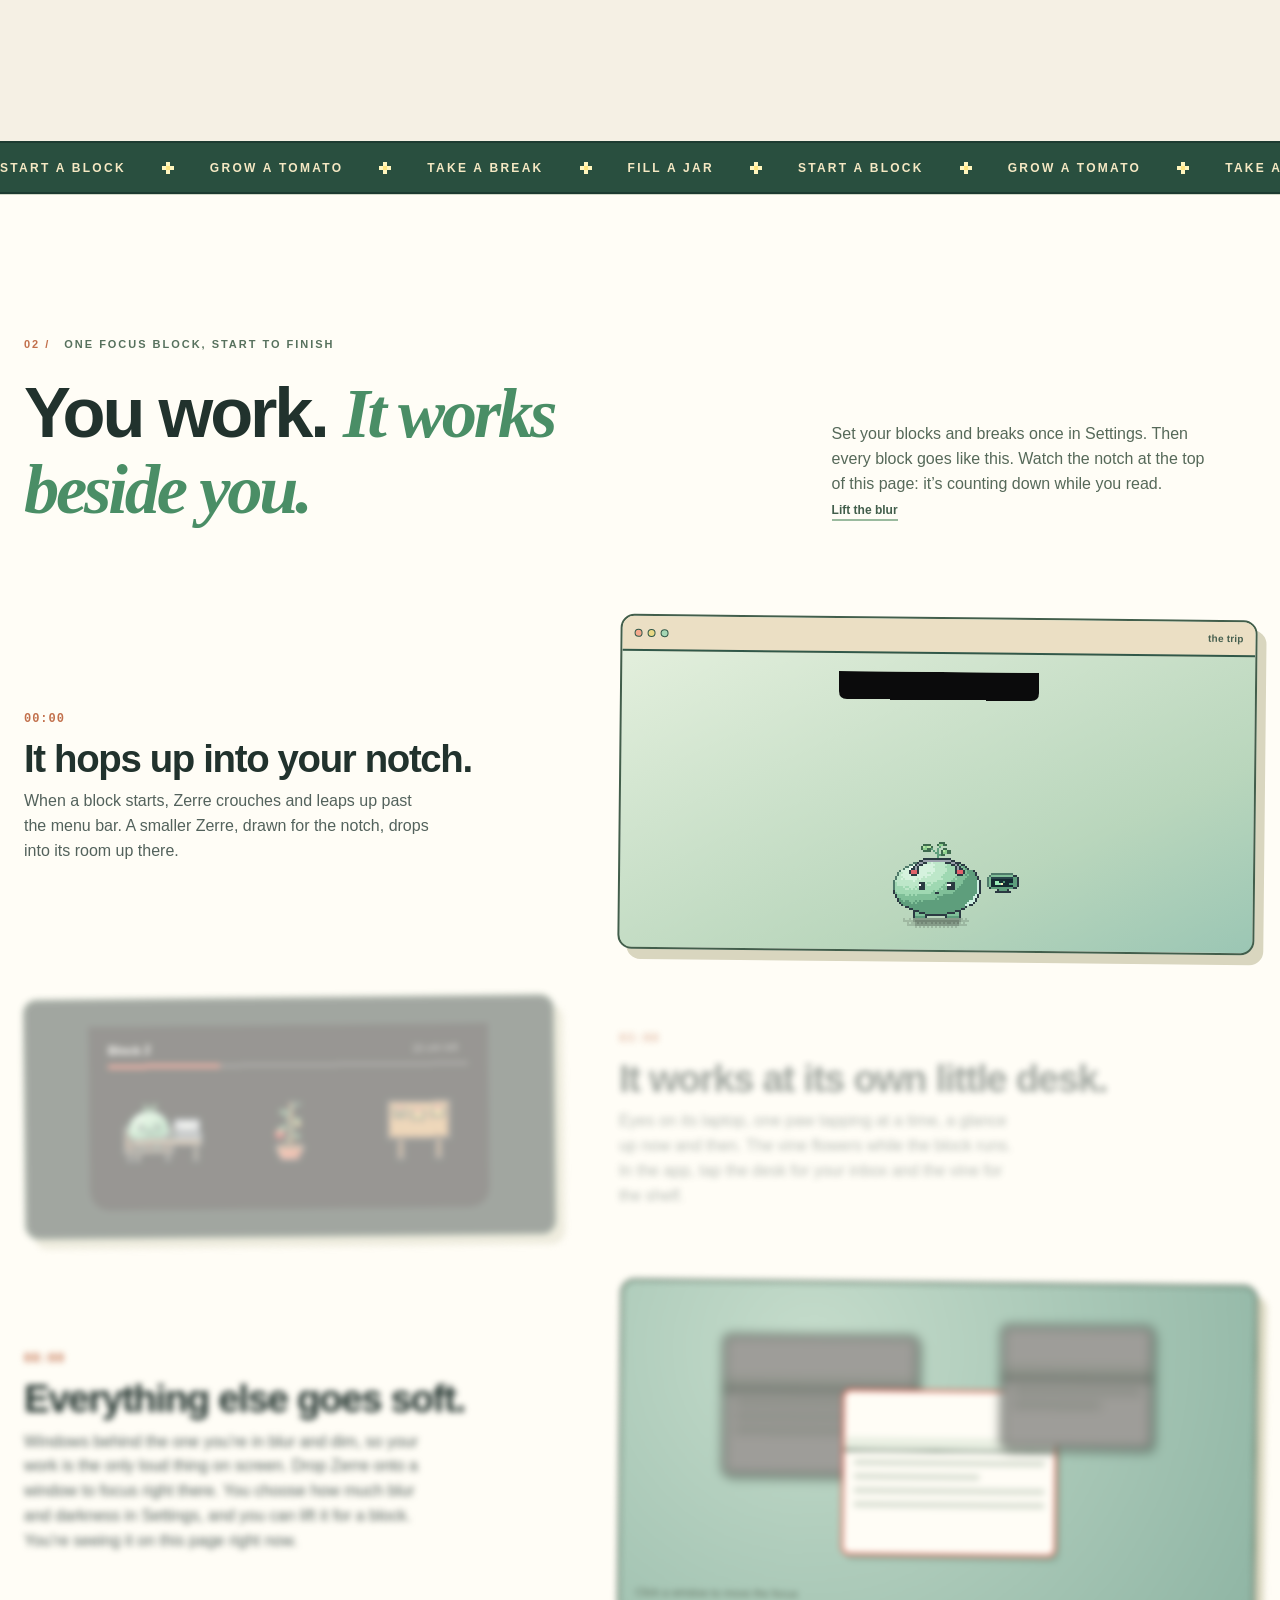
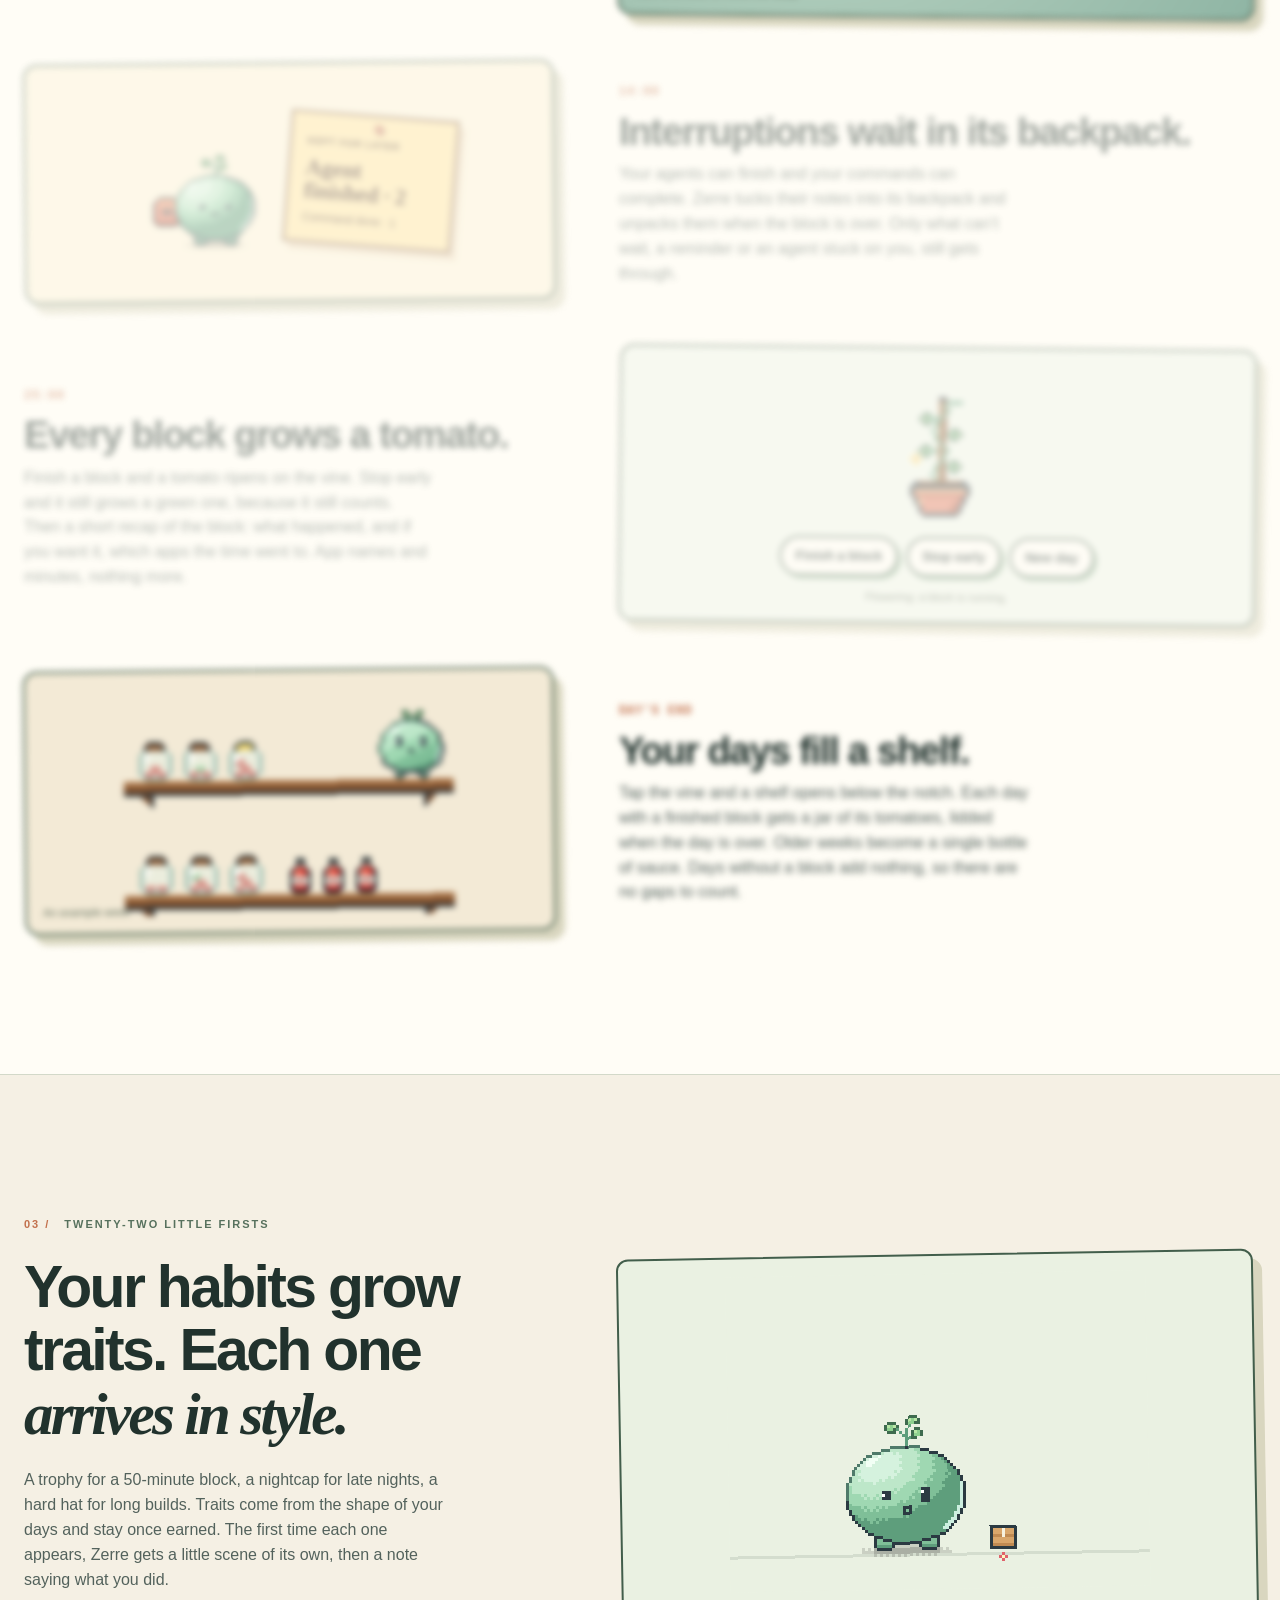
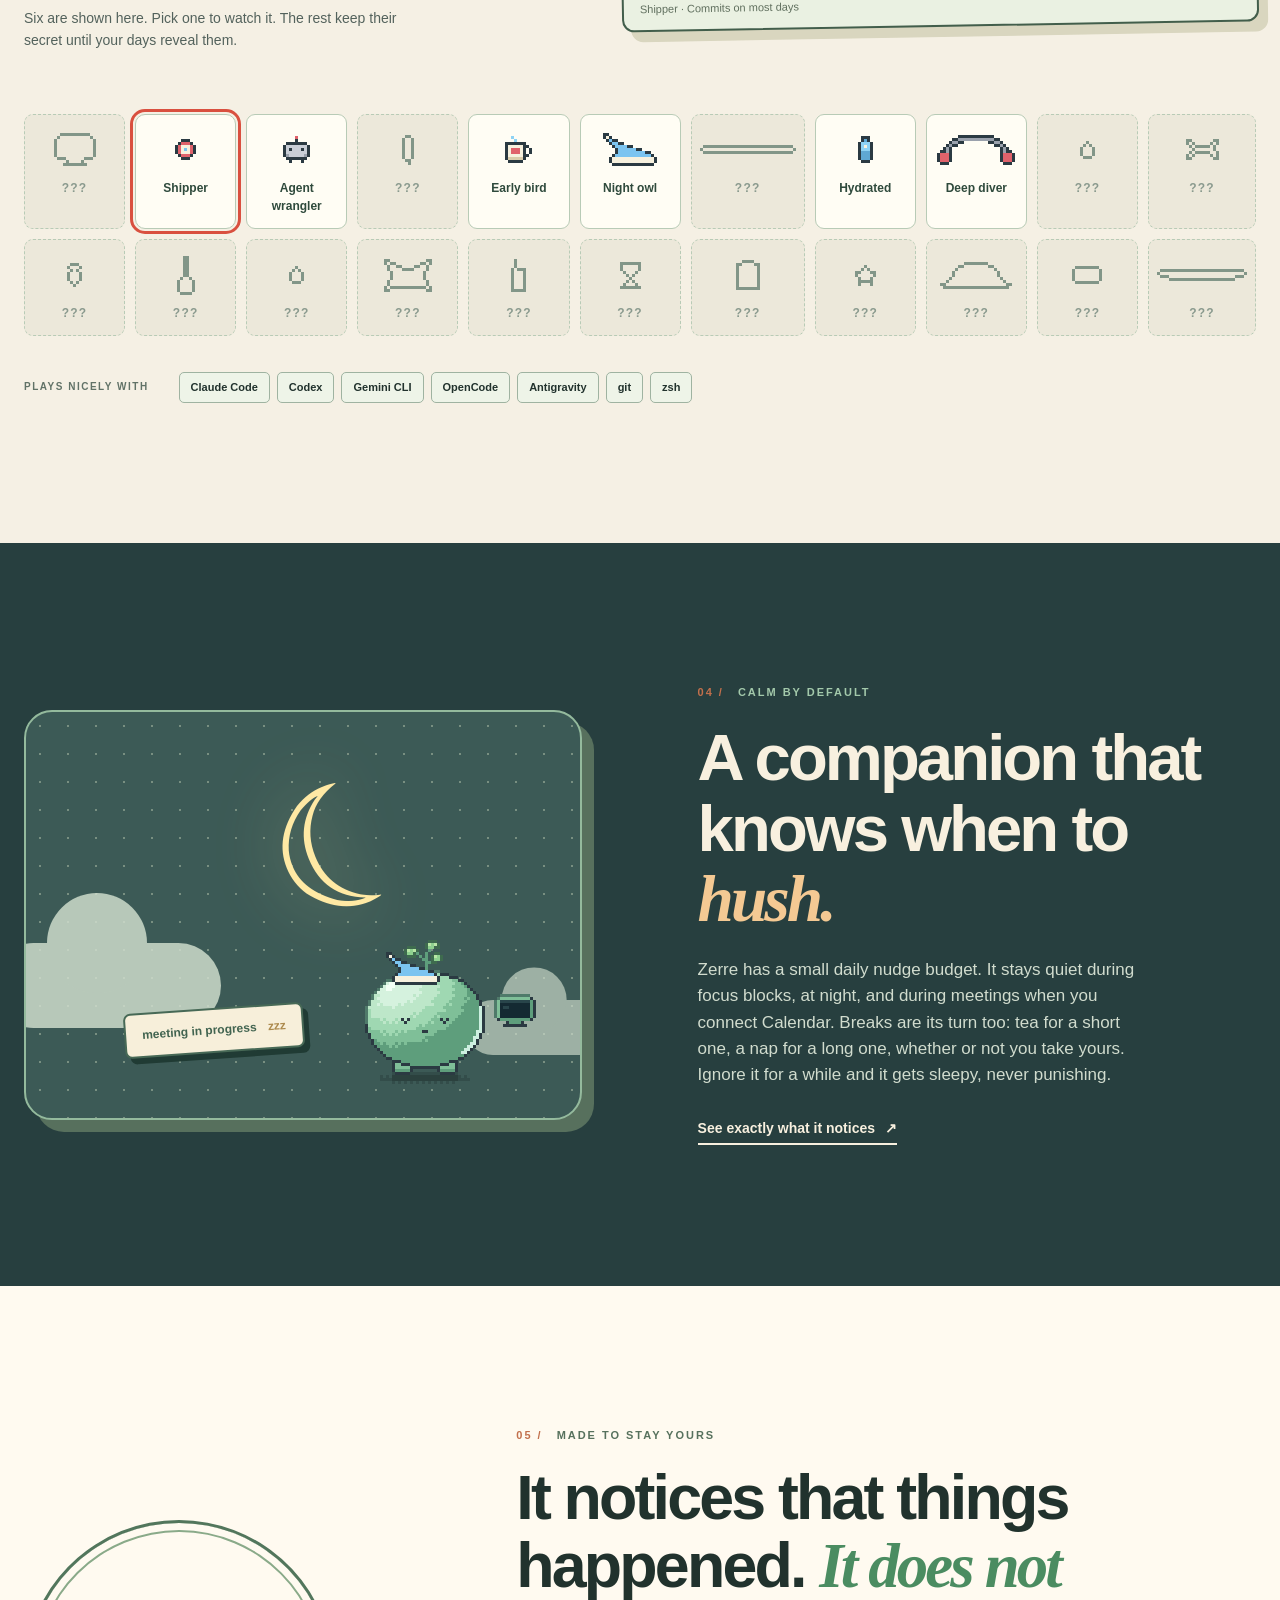
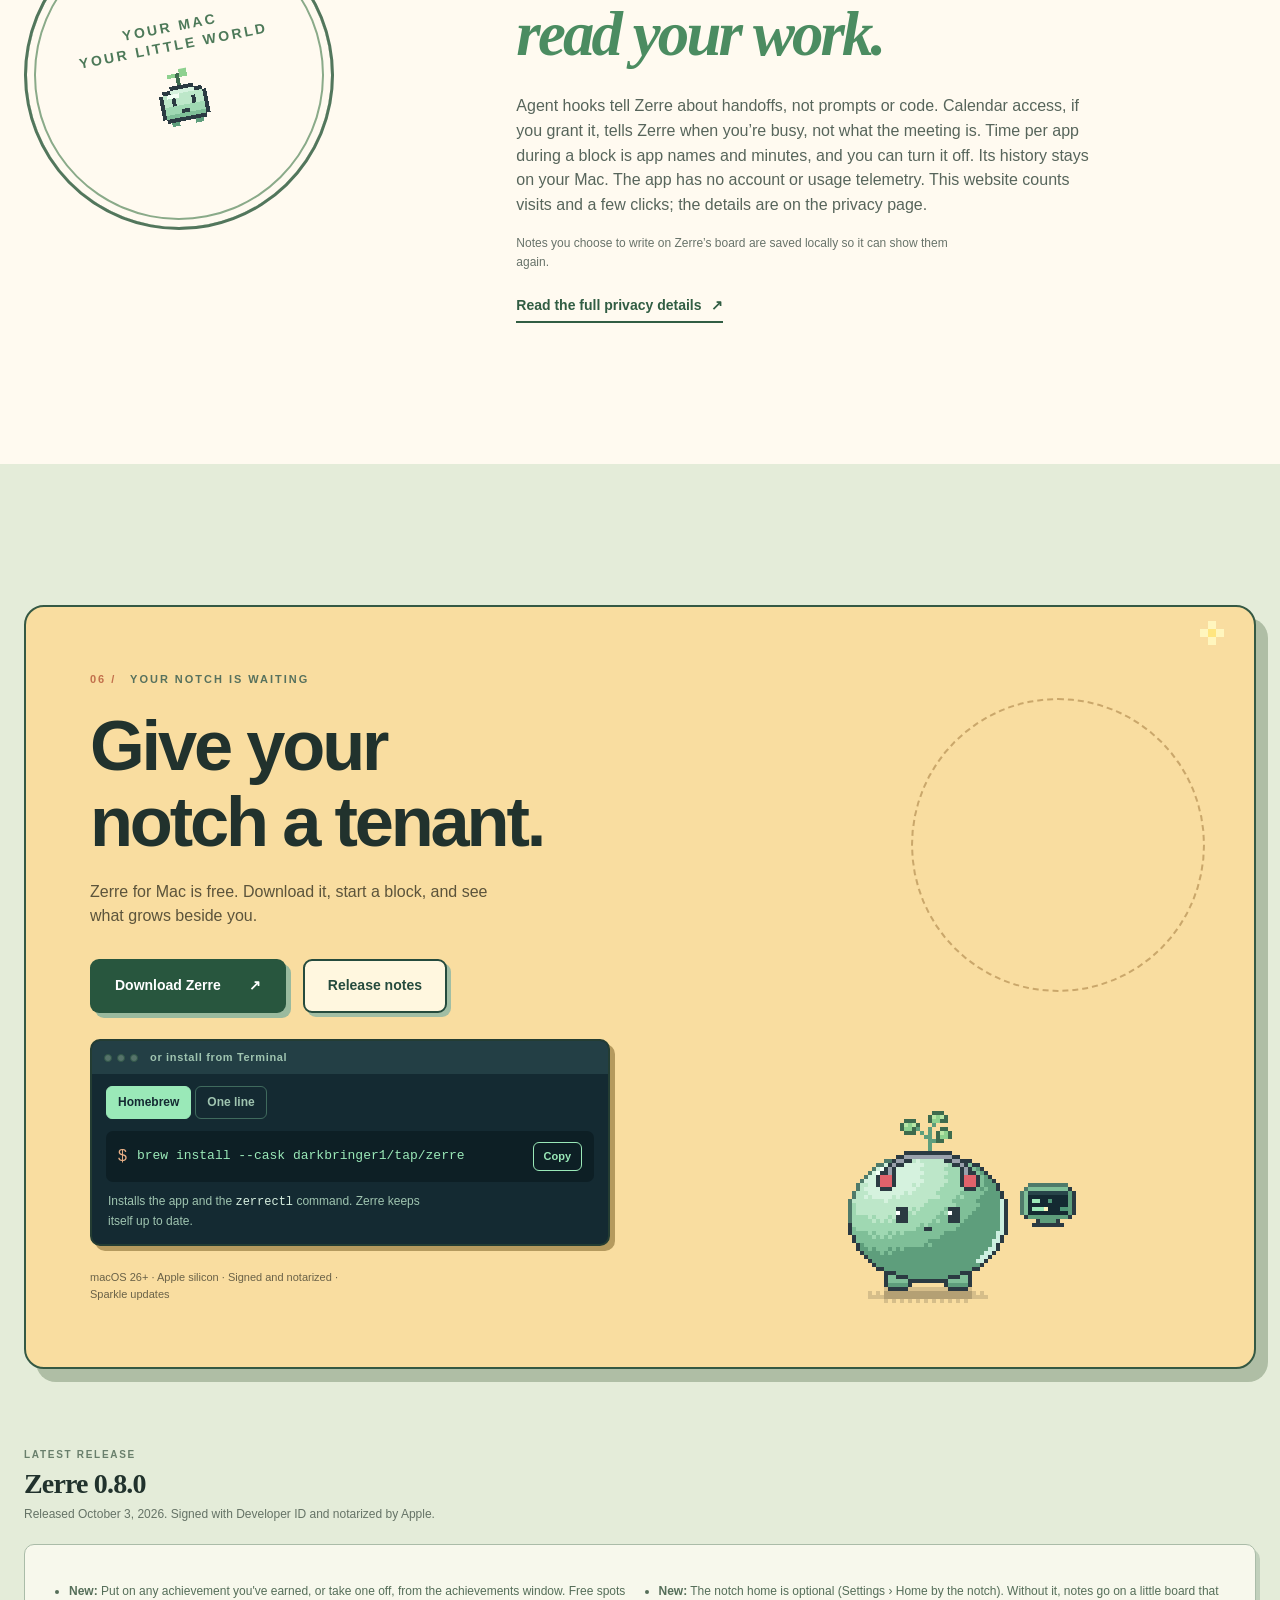
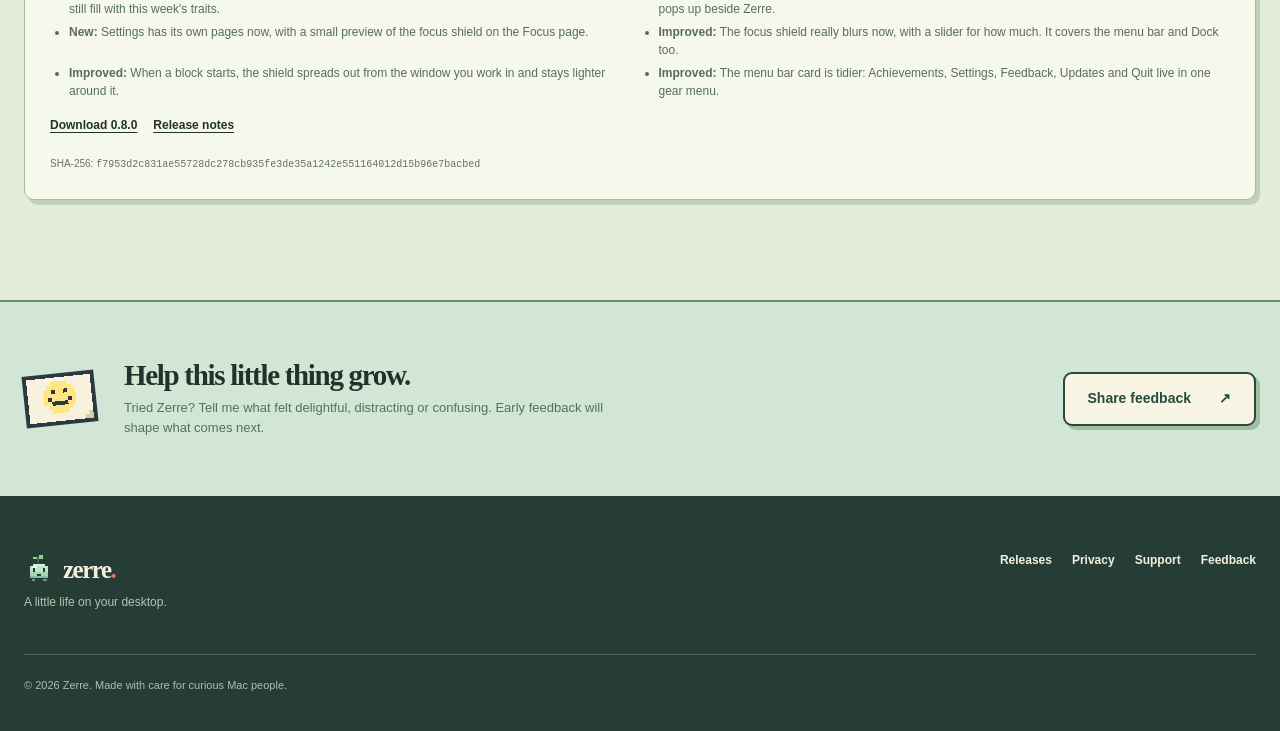
==== commit be7d0932: "Show the whole app in a film, and lead with the app in the hero A new first section plays the 0.8 pr" ====
--- a/index.html
+++ b/index.html
@@ -4,23 +4,24 @@
   <meta charset="utf-8">
   <meta name="viewport" content="width=device-width, initial-scale=1">
   <meta name="theme-color" content="#f5f0e4">
-  <title>Zerre — a little life on your desktop, and now in your notch</title>
-  <meta name="description" content="Meet Zerre, a tiny creature for your Mac. It reacts to coding agents and commits, and now runs focus sessions with you: it hops into your notch, keeps interruptions waiting, and grows a tomato for every block.">
-  <meta property="og:title" content="Zerre — it moved into your notch">
-  <meta property="og:description" content="A tiny Mac creature that works beside you in focus blocks and grows a tomato for every one you finish.">
+  <title>Zerre — a little life on your Mac</title>
+  <meta name="description" content="Meet Zerre, a tiny pixel creature for your Mac. It notices when your coding agent is done, celebrates your commits, keeps your notes, and works beside you in focus blocks. Your habits shape who it becomes.">
+  <meta property="og:title" content="Zerre: a little life on your Mac">
+  <meta property="og:description" content="A tiny pixel companion for your Mac. It notices agent handoffs and commits, works beside you in focus blocks, keeps your notes, and grows from your days. Free for macOS 26+.">
   <meta property="og:type" content="website">
   <meta property="og:url" content="https://zerre.dogukaan.dev">
-  <meta property="og:image" content="https://zerre.dogukaan.dev/assets/zerre-social.png">
+  <meta property="og:image" content="https://zerre.dogukaan.dev/assets/zerre-social-0-8.png">
   <meta property="og:image:width" content="1200">
   <meta property="og:image:height" content="630">
-  <meta property="og:image:alt" content="Zerre, a tiny mint-green creature for your Mac, beside the words A little life for your coding day.">
+  <meta property="og:image:alt" content="Zerre, a tiny mint-green pixel creature wearing a hard hat beside its little note board, next to the words A little life on your Mac.">
   <meta name="twitter:card" content="summary_large_image">
   <link rel="icon" href="/assets/favicon.svg" type="image/svg+xml">
   <link rel="stylesheet" href="/assets/playground.css?v=sprites2">
-  <link rel="stylesheet" href="/assets/home.css?v=notch3">
+  <link rel="stylesheet" href="/assets/home.css?v=film08">
   <script src="/assets/playground.js?v=sprites2" defer></script>
   <script src="/assets/home.js?v=notch3" defer></script>
-  <script src="/assets/analytics.js?v=notch2" defer></script>
+  <script src="/assets/film.js?v=film08b" defer></script>
+  <script src="/assets/analytics.js?v=film08b" defer></script>
 </head>
 <body>
   <a class="skip-link" href="#main">Skip to content</a>
@@ -59,9 +60,9 @@
       <div class="hero-sky" aria-hidden="true"><img class="star star-one" src="/assets/sprites/particle.star.png" alt="" width="18" height="18"><img class="star star-two" src="/assets/sprites/particle.star.png" alt="" width="12" height="12"><img class="star star-three" src="/assets/sprites/particle.star.png" alt="" width="21" height="21"></div>
       <div class="wrap hero-layout">
         <div class="hero-copy">
-          <div class="pill"><span class="pill-light"></span> New · focus sessions</div>
-          <h1 id="hero-title" data-analytics-section="hero">Zerre moved into your <em>notch.</em></h1>
-          <p class="hero-lede">A tiny creature for your Mac that notices agent handoffs and commits. Now it does focus blocks with you: it hops up into the notch to work at its own little desk, keeps interruptions waiting, and grows a tomato for every block you finish.</p>
+          <a class="pill" href="#film"><span class="pill-light"></span> New in 0.8 · see the whole app <span aria-hidden="true">↓</span></a>
+          <h1 id="hero-title" data-analytics-section="hero">A little life on your <em>Mac.</em></h1>
+          <p class="hero-lede">Zerre is a tiny pixel creature that notices when your coding agent is done, celebrates your commits, keeps your notes, and works beside you in focus blocks, up in the notch or right on your desktop. Your habits slowly shape who it becomes.</p>
           <div class="hero-actions">
             <a class="button button-primary" data-release-download href="https://github.com/darkbringer1/zerre/releases/download/v0.8.0/Zerre-0.8.0.dmg">Download for Mac <span aria-hidden="true">↗</span></a>
             <button class="button button-text block-toggle" type="button" id="block-toggle" aria-pressed="false">Start a focus block <span aria-hidden="true">◷</span></button>
@@ -95,11 +96,30 @@
       <div class="hero-bottom" aria-hidden="true"><span>scroll to explore</span><span>↓</span></div>
     </section>
 
+    <section class="film-section section-pad" id="film" aria-labelledby="film-title">
+      <div class="wrap film-layout">
+        <div class="film-copy">
+          <div class="section-label"><span class="label-number">01 /</span> THE WHOLE APP</div>
+          <h2 id="film-title" data-analytics-section="film">Everything Zerre does, <em>in under two minutes.</em></h2>
+          <p>Agent handoffs and small wins, notes and reminders, focus blocks and breaks, a vine that ripens, traits it wears, and the quiet it keeps. Jump to a part:</p>
+          <ul class="film-chapters"><li><button type="button" data-film-at="4">Desktop life <span>0:04</span></button></li><li><button type="button" data-film-at="14">Coding agents <span>0:14</span></button></li><li><button type="button" data-film-at="26">Notes <span>0:26</span></button></li><li><button type="button" data-film-at="32">Focus <span>0:32</span></button></li><li><button type="button" data-film-at="42">Your notch, your call <span>0:42</span></button></li><li><button type="button" data-film-at="53">Harvest <span>0:53</span></button></li><li><button type="button" data-film-at="66">Wear what you earned <span>1:06</span></button></li><li><button type="button" data-film-at="82">Your controls <span>1:22</span></button></li></ul>
+          <p class="film-fine">Animated with the app’s own pixel art, not a screen recording. Examples are illustrative.</p>
+        </div>
+        <figure class="film-frame">
+          <video id="film-video" controls playsinline preload="metadata" poster="/assets/film/zerre-full-app-poster.jpg" width="1080" height="1350">
+            <source src="/assets/film/zerre-full-app.mp4" type="video/mp4">
+            <track kind="captions" src="/assets/film/zerre-full-app.vtt" srclang="en" label="English">
+          </video>
+          <figcaption>Zerre 0.8 · 1 min 38 s · with sound</figcaption>
+        </figure>
+      </div>
+    </section>
+
     <div class="ticker" aria-label="A focus block with Zerre"><div class="ticker-track" aria-hidden="true"><span>START A BLOCK</span><b><img src="/assets/sprites/particle.star.png" alt="" width="12" height="12"></b><span>GROW A TOMATO</span><b><img src="/assets/sprites/particle.star.png" alt="" width="12" height="12"></b><span>TAKE A BREAK</span><b><img src="/assets/sprites/particle.star.png" alt="" width="12" height="12"></b><span>FILL A JAR</span><b><img src="/assets/sprites/particle.star.png" alt="" width="12" height="12"></b><span>START A BLOCK</span><b><img src="/assets/sprites/particle.star.png" alt="" width="12" height="12"></b><span>GROW A TOMATO</span><b><img src="/assets/sprites/particle.star.png" alt="" width="12" height="12"></b><span>TAKE A BREAK</span><b><img src="/assets/sprites/particle.star.png" alt="" width="12" height="12"></b><span>FILL A JAR</span><b><img src="/assets/sprites/particle.star.png" alt="" width="12" height="12"></b></div></div>
 
     <section class="block-story section-pad" id="a-block" aria-labelledby="block-title">
       <div class="wrap">
-        <div class="section-label"><span class="label-number">01 /</span> ONE FOCUS BLOCK, START TO FINISH</div>
+        <div class="section-label"><span class="label-number">02 /</span> ONE FOCUS BLOCK, START TO FINISH</div>
         <div class="story-heading"><h2 id="block-title" data-analytics-section="how_it_works">You work. <em>It works beside you.</em></h2><p>Set your blocks and breaks once in Settings. Then every block goes like this. Watch the notch at the top of this page: it’s counting down while you read.</p></div>
 
         <ol class="chapters">
@@ -134,7 +154,7 @@
     <section class="firsts-section section-pad" id="firsts" aria-labelledby="firsts-title">
       <div class="wrap firsts-layout">
         <div class="firsts-copy">
-          <div class="section-label"><span class="label-number">02 /</span> TWENTY-TWO LITTLE FIRSTS</div>
+          <div class="section-label"><span class="label-number">03 /</span> TWENTY-TWO LITTLE FIRSTS</div>
           <h2 id="firsts-title" data-analytics-section="firsts">Your habits grow traits. Each one <em>arrives in style.</em></h2>
           <p>A trophy for a 50-minute block, a nightcap for late nights, a hard hat for long builds. Traits come from the shape of your days and stay once earned. The first time each one appears, Zerre gets a little scene of its own, then a note saying what you did.</p>
           <p class="firsts-hint">Six are shown here. Pick one to watch it. The rest keep their secret until your days reveal them.</p>
@@ -146,12 +166,12 @@
     </section>
 
     <section class="quiet-section section-pad" aria-labelledby="quiet-title">
-      <div class="wrap quiet-grid"><div class="quiet-illustration" aria-hidden="true"><div class="quiet-moon">☾</div><div class="quiet-cloud quiet-cloud-one"></div><div class="quiet-cloud quiet-cloud-two"></div><div class="quiet-small-window">meeting in progress <span>zzz</span></div><img class="quiet-creature" src="/assets/sprites/portrait-sleep.png" alt="" width="171" height="144"></div><div class="quiet-copy"><div class="section-label"><span class="label-number">03 /</span> CALM BY DEFAULT</div><h2 id="quiet-title" data-analytics-section="calm">A companion that knows when to <em>hush.</em></h2><p>Zerre has a small daily nudge budget. It stays quiet during focus blocks, at night, and during meetings when you connect Calendar. Breaks are its turn too: tea for a short one, a nap for a long one, whether or not you take yours. Ignore it for a while and it gets sleepy, never punishing.</p><a class="inline-link" href="/privacy">See exactly what it notices <span aria-hidden="true">↗</span></a></div></div>
-    </section>
-
-    <section class="privacy-section section-pad" aria-labelledby="privacy-title"><div class="wrap privacy-layout"><div class="privacy-stamp" aria-hidden="true"><span>YOUR MAC<br>YOUR LITTLE WORLD</span><b><img src="/assets/sprites/mark.zerre.png" alt="" width="64" height="64"></b></div><div><div class="section-label"><span class="label-number">04 /</span> MADE TO STAY YOURS</div><h2 id="privacy-title" data-analytics-section="privacy">It notices that things happened. <em>It does not read your work.</em></h2><p>Agent hooks tell Zerre about handoffs, not prompts or code. Calendar access, if you grant it, tells Zerre when you’re busy, not what the meeting is. Time per app during a block is app names and minutes, and you can turn it off. Its history stays on your Mac. The app has no account or usage telemetry. This website counts visits and a few clicks; the details are on the privacy page.</p><p class="privacy-fine">Notes you choose to write on Zerre’s board are saved locally so it can show them again.</p><a class="inline-link" href="/privacy">Read the full privacy details <span aria-hidden="true">↗</span></a></div></div></section>
-
-    <section class="download-section section-pad" id="download" aria-labelledby="download-title"><div class="wrap download-card"><div class="download-doodle" aria-hidden="true"><img src="/assets/sprites/particle.star.png" alt="" width="24" height="24"></div><div><div class="section-label"><span class="label-number">05 /</span> YOUR NOTCH IS WAITING</div><h2 id="download-title" data-analytics-section="download">Give your notch a tenant.</h2><p>Zerre for Mac is free. Download it, start a block, and see what grows beside you.</p><div class="download-actions"><a class="button button-primary" data-release-download href="https://github.com/darkbringer1/zerre/releases/download/v0.8.0/Zerre-0.8.0.dmg">Download Zerre <span aria-hidden="true">↗</span></a><a class="button button-outline" href="/releases">Release notes</a></div><div class="install-box" id="install">
+      <div class="wrap quiet-grid"><div class="quiet-illustration" aria-hidden="true"><div class="quiet-moon">☾</div><div class="quiet-cloud quiet-cloud-one"></div><div class="quiet-cloud quiet-cloud-two"></div><div class="quiet-small-window">meeting in progress <span>zzz</span></div><img class="quiet-creature" src="/assets/sprites/portrait-sleep.png" alt="" width="171" height="144"></div><div class="quiet-copy"><div class="section-label"><span class="label-number">04 /</span> CALM BY DEFAULT</div><h2 id="quiet-title" data-analytics-section="calm">A companion that knows when to <em>hush.</em></h2><p>Zerre has a small daily nudge budget. It stays quiet during focus blocks, at night, and during meetings when you connect Calendar. Breaks are its turn too: tea for a short one, a nap for a long one, whether or not you take yours. Ignore it for a while and it gets sleepy, never punishing.</p><a class="inline-link" href="/privacy">See exactly what it notices <span aria-hidden="true">↗</span></a></div></div>
+    </section>
+
+    <section class="privacy-section section-pad" aria-labelledby="privacy-title"><div class="wrap privacy-layout"><div class="privacy-stamp" aria-hidden="true"><span>YOUR MAC<br>YOUR LITTLE WORLD</span><b><img src="/assets/sprites/mark.zerre.png" alt="" width="64" height="64"></b></div><div><div class="section-label"><span class="label-number">05 /</span> MADE TO STAY YOURS</div><h2 id="privacy-title" data-analytics-section="privacy">It notices that things happened. <em>It does not read your work.</em></h2><p>Agent hooks tell Zerre about handoffs, not prompts or code. Calendar access, if you grant it, tells Zerre when you’re busy, not what the meeting is. Time per app during a block is app names and minutes, and you can turn it off. Its history stays on your Mac. The app has no account or usage telemetry. This website counts visits and a few clicks; the details are on the privacy page.</p><p class="privacy-fine">Notes you choose to write on Zerre’s board are saved locally so it can show them again.</p><a class="inline-link" href="/privacy">Read the full privacy details <span aria-hidden="true">↗</span></a></div></div></section>
+
+    <section class="download-section section-pad" id="download" aria-labelledby="download-title"><div class="wrap download-card"><div class="download-doodle" aria-hidden="true"><img src="/assets/sprites/particle.star.png" alt="" width="24" height="24"></div><div><div class="section-label"><span class="label-number">06 /</span> YOUR NOTCH IS WAITING</div><h2 id="download-title" data-analytics-section="download">Give your notch a tenant.</h2><p>Zerre for Mac is free. Download it, start a block, and see what grows beside you.</p><div class="download-actions"><a class="button button-primary" data-release-download href="https://github.com/darkbringer1/zerre/releases/download/v0.8.0/Zerre-0.8.0.dmg">Download Zerre <span aria-hidden="true">↗</span></a><a class="button button-outline" href="/releases">Release notes</a></div><div class="install-box" id="install">
             <div class="install-bar"><span class="traffic" aria-hidden="true"><i></i><i></i><i></i></span><span>or install from Terminal</span></div>
             <div class="install-tabs" role="tablist" aria-label="Install method">
               <button type="button" role="tab" id="install-tab-brew" aria-selected="true" aria-controls="install-panel" data-install="brew">Homebrew</button>
--- a/assets/home.css
+++ b/assets/home.css
@@ -190,3 +190,22 @@
 @media (prefers-reduced-motion: reduce) {
   .chapter, .mini-window, .notch-shape, .notch-room, .margin-vine { transition: none; }
 }
+
+/* ---------- The product film ----------
+   The whole app in one video, beside chapter buttons that jump into it. */
+.film-layout { display: grid; grid-template-columns: minmax(0, 6fr) minmax(0, 5fr); gap: clamp(32px, 5vw, 72px); align-items: center; }
+.film-copy h2 { font-size: clamp(36px, 4.6vw, 62px); margin: 22px 0; }
+.film-copy p { max-width: 52ch; }
+.film-chapters { list-style: none; padding: 0; margin: 18px 0 14px; display: flex; flex-wrap: wrap; gap: 8px; }
+.film-chapters button { all: unset; cursor: pointer; display: inline-flex; gap: 8px; align-items: baseline; padding: 7px 13px; border: 2px solid var(--stage-ink); border-radius: 999px; background: var(--paper); font-size: 14px; font-weight: 600; color: var(--ink); box-shadow: 3px 3px 0 var(--stage-shadow); }
+.film-chapters button span { font: 500 12px/1 ui-monospace, "SF Mono", Menlo, monospace; color: var(--muted); font-variant-numeric: tabular-nums; }
+.film-chapters button:hover { background: var(--mint); }
+.film-chapters button:focus-visible { outline: 3px solid #e37850; outline-offset: 2px; }
+.film-fine { font-size: 13px; color: var(--muted); }
+.film-frame { margin: 0; justify-self: center; width: min(100%, 440px); }
+.film-frame video { display: block; width: 100%; height: auto; aspect-ratio: 4 / 5; border: 2px solid var(--stage-ink); border-radius: 14px; box-shadow: 9px 10px 0 var(--stage-shadow); background: #f7f5ec; }
+.film-frame figcaption { margin-top: 12px; font-size: 12px; color: #61705f; text-align: center; }
+@media (max-width: 860px) {
+  .film-layout { grid-template-columns: 1fr; }
+  .film-frame { order: -1; }
+}
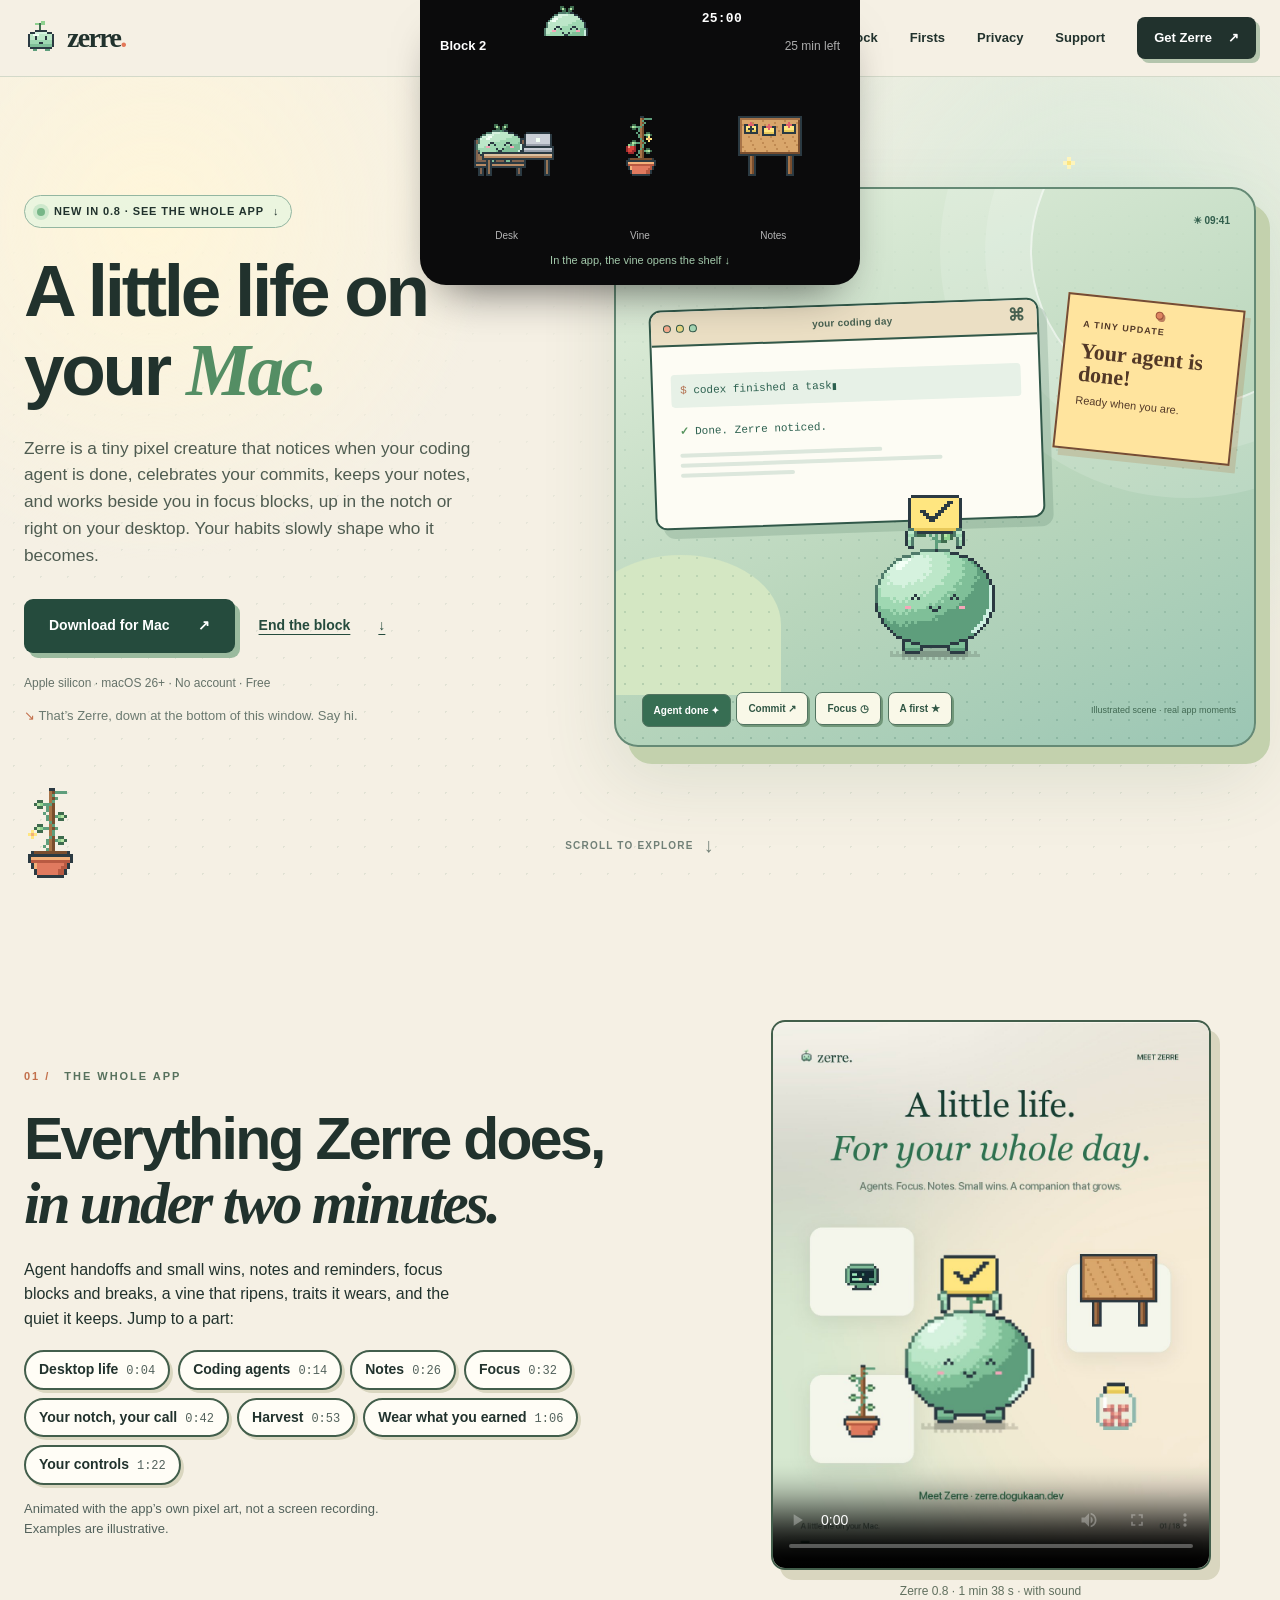
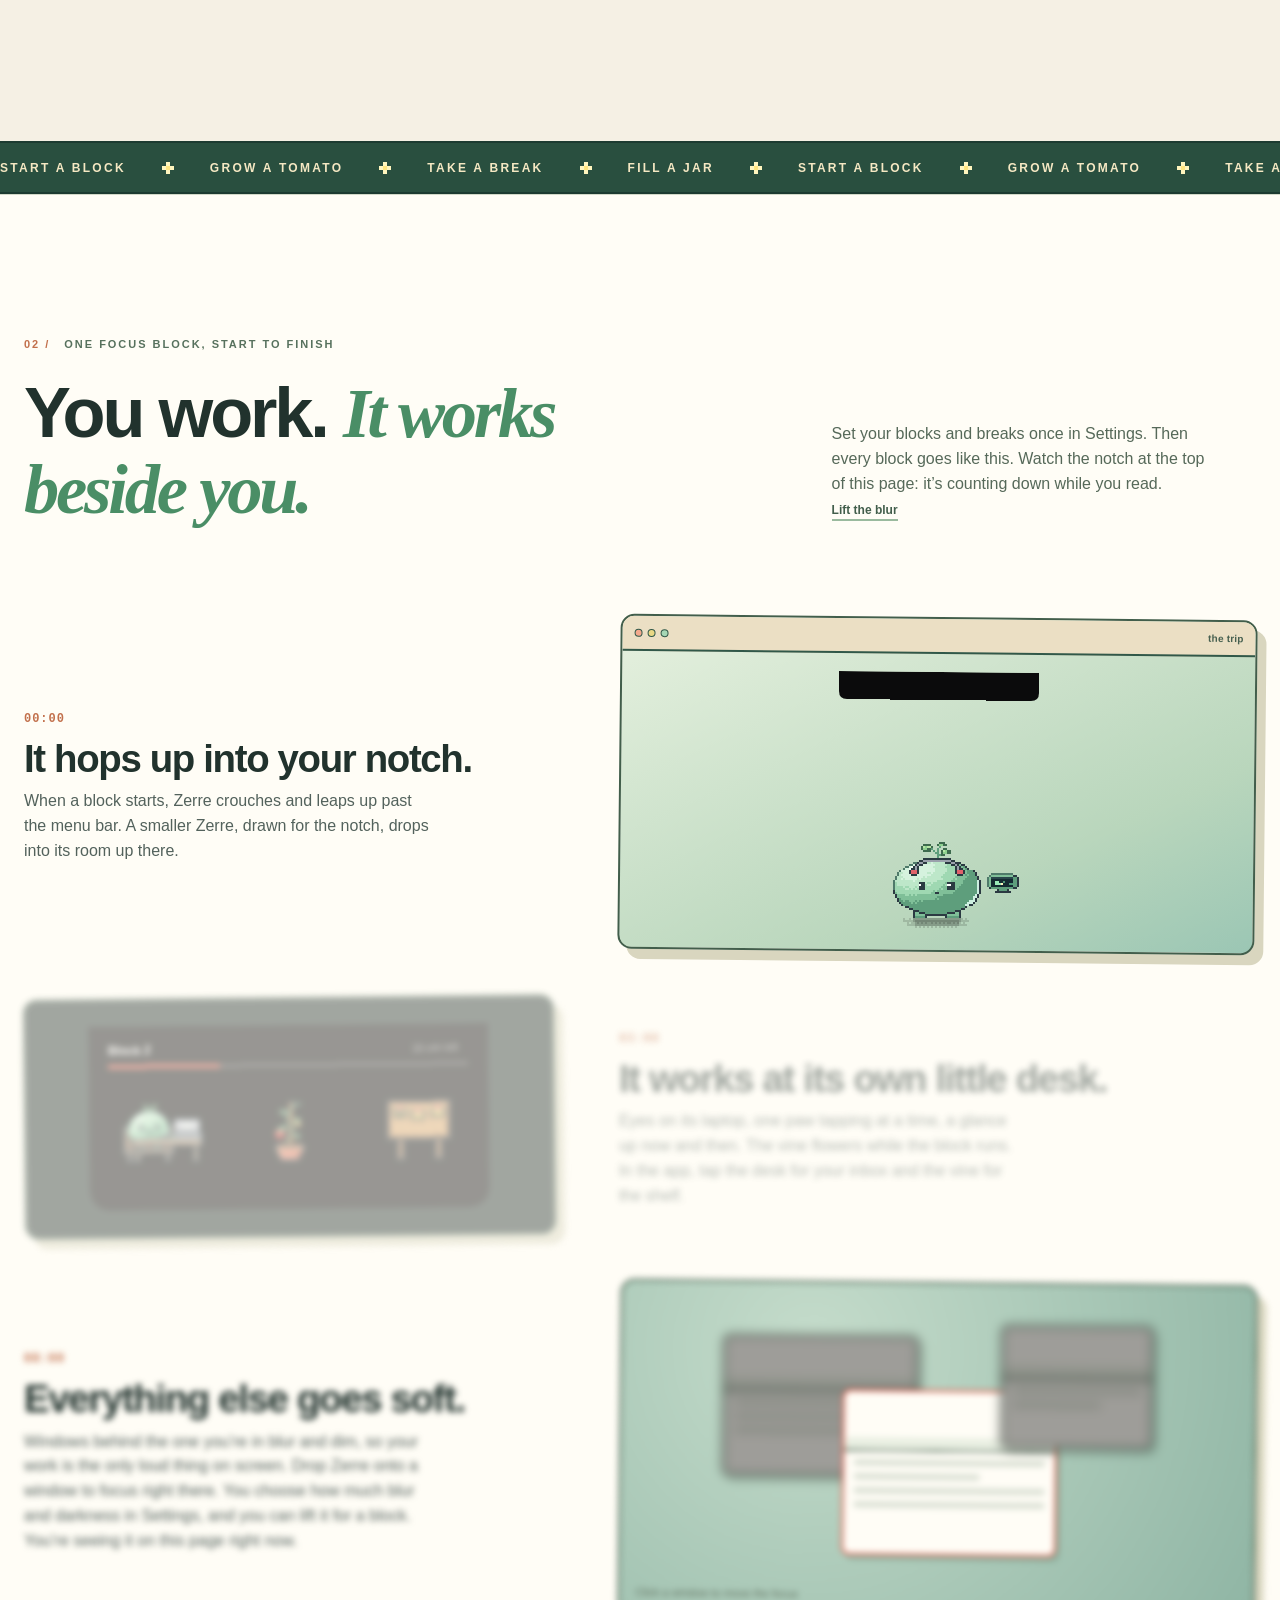
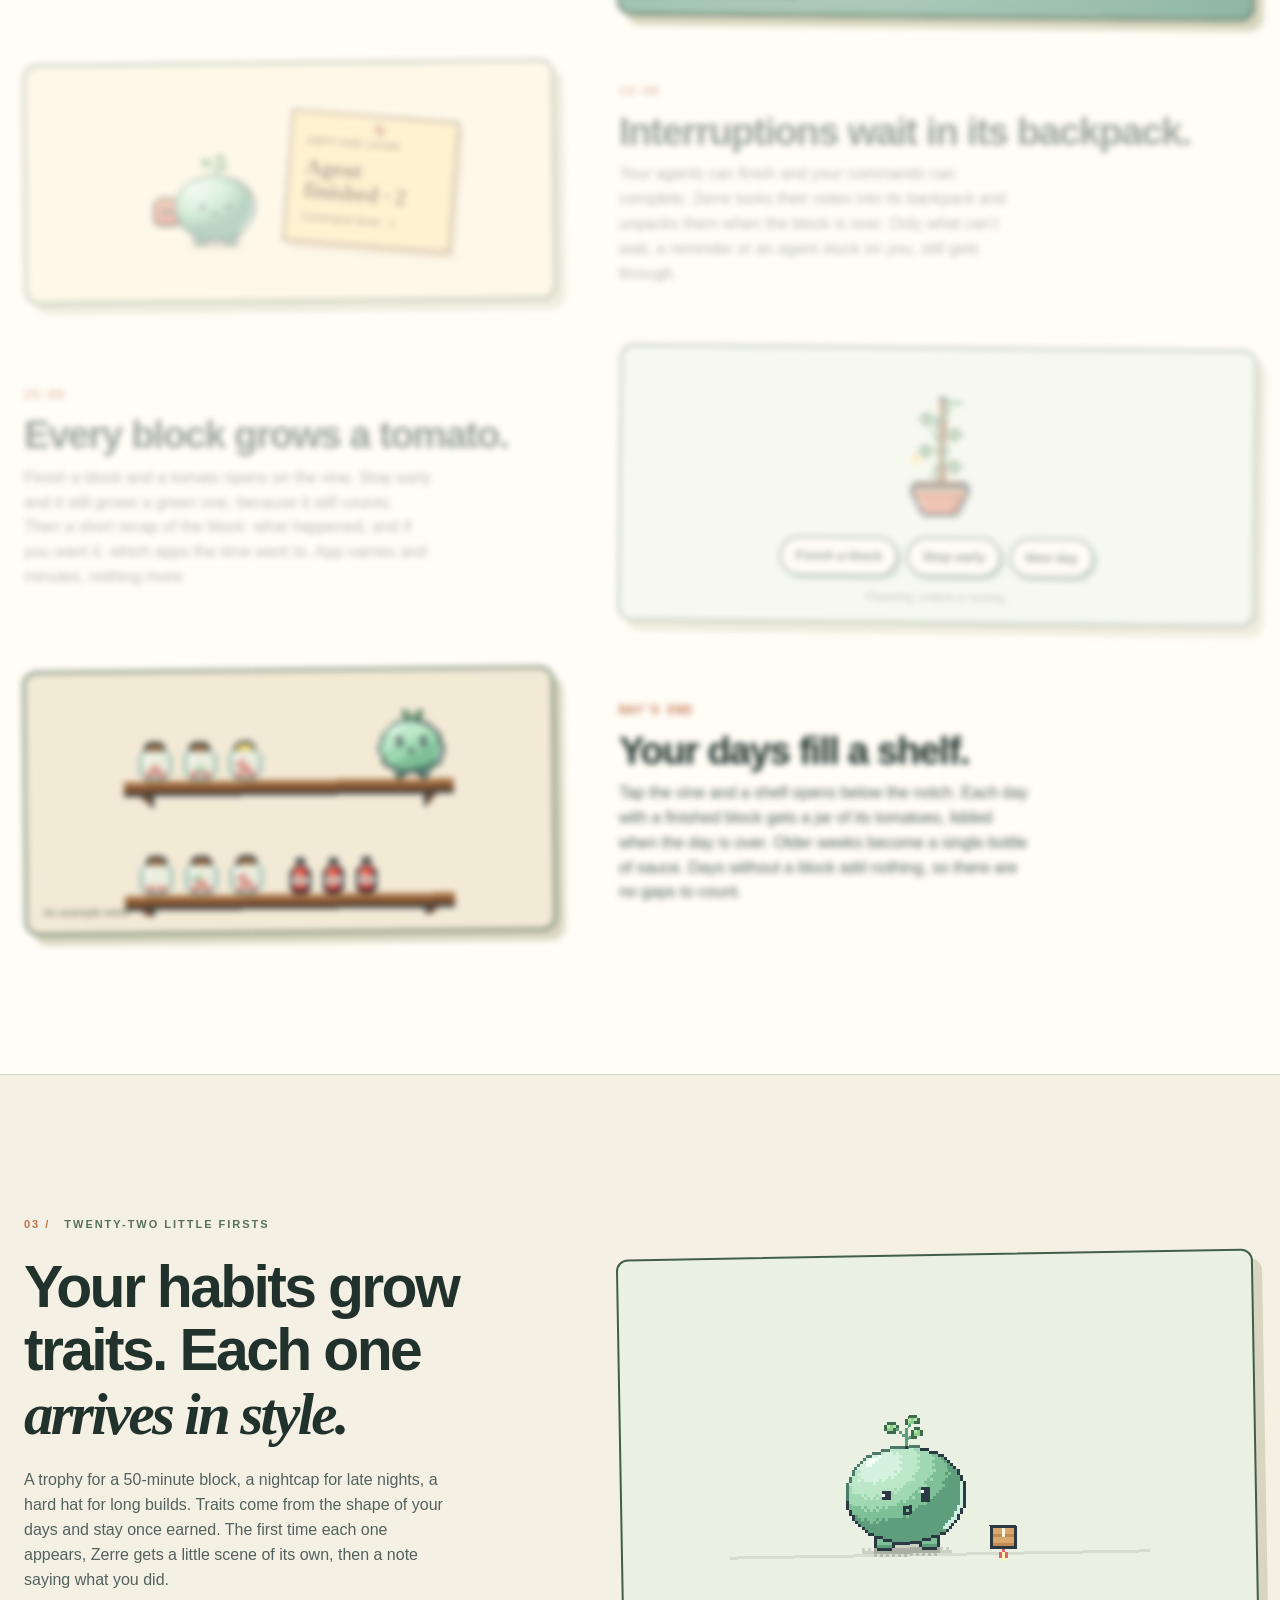
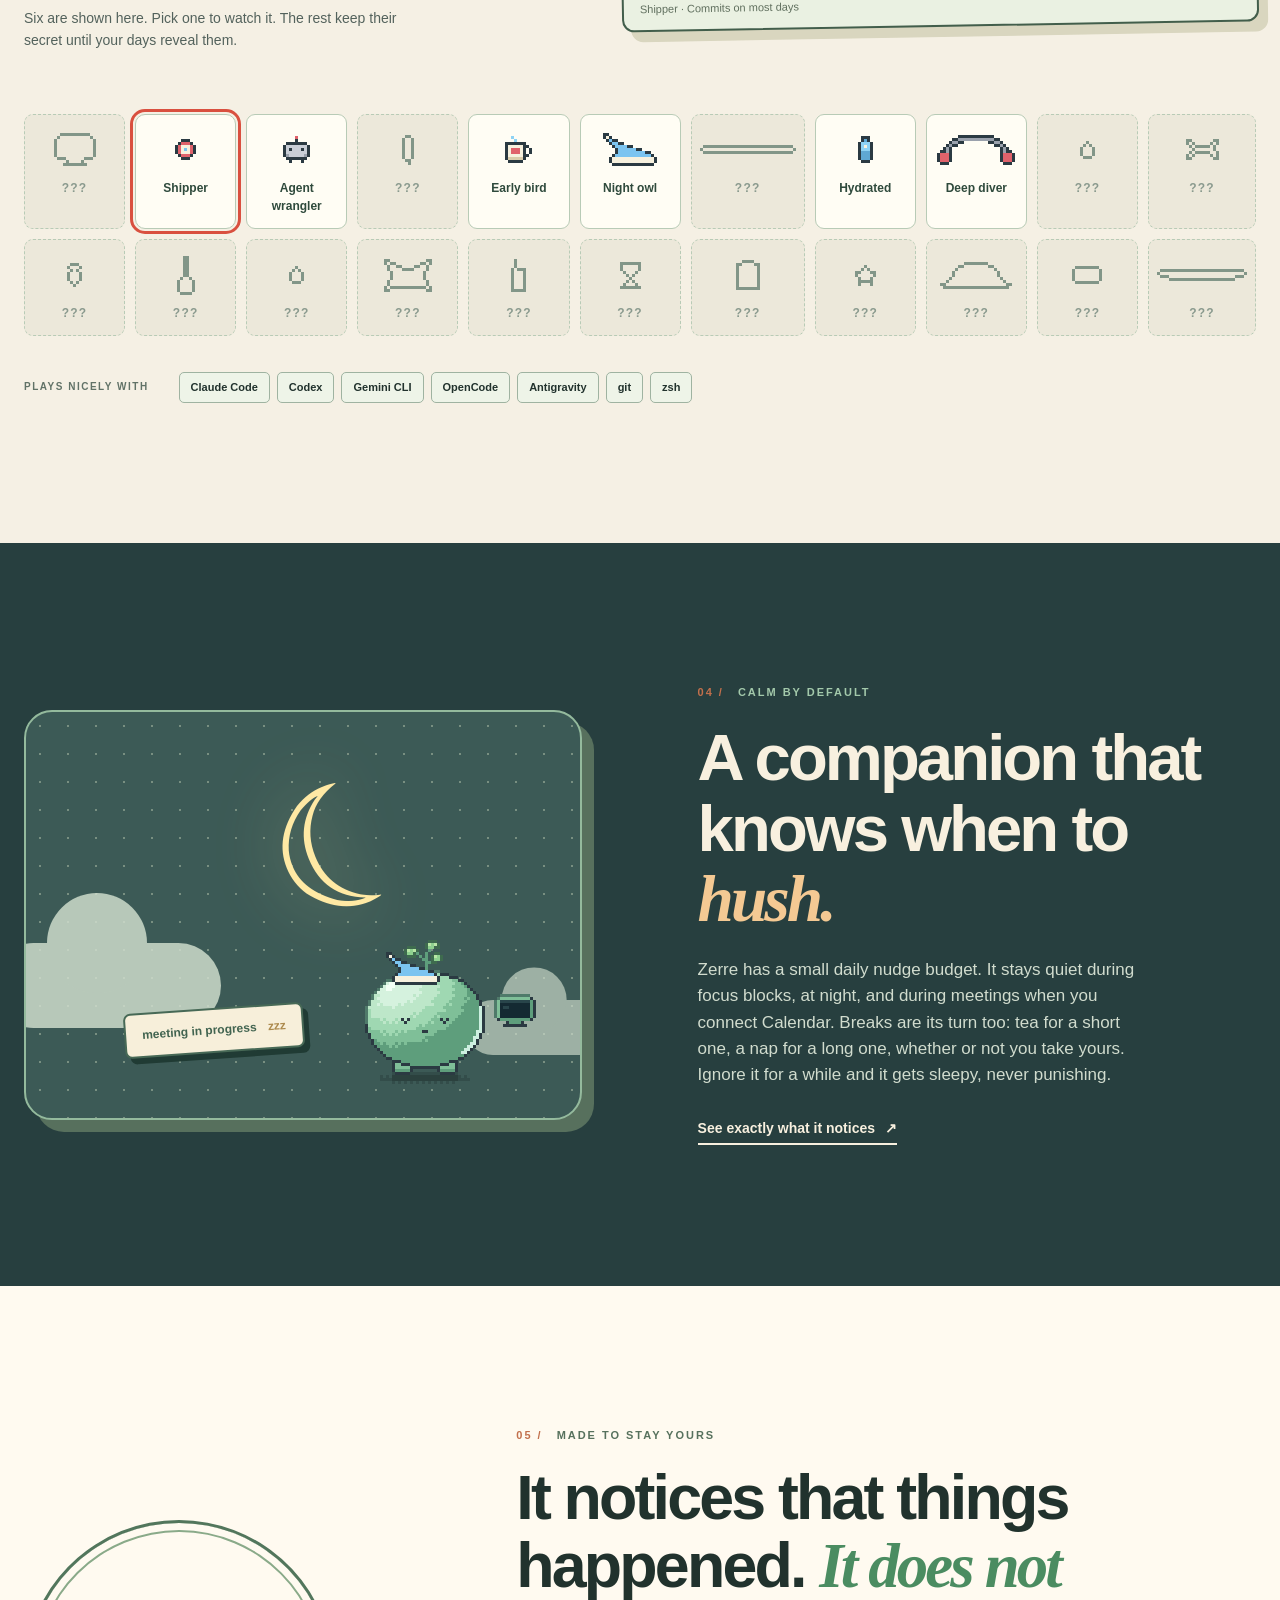
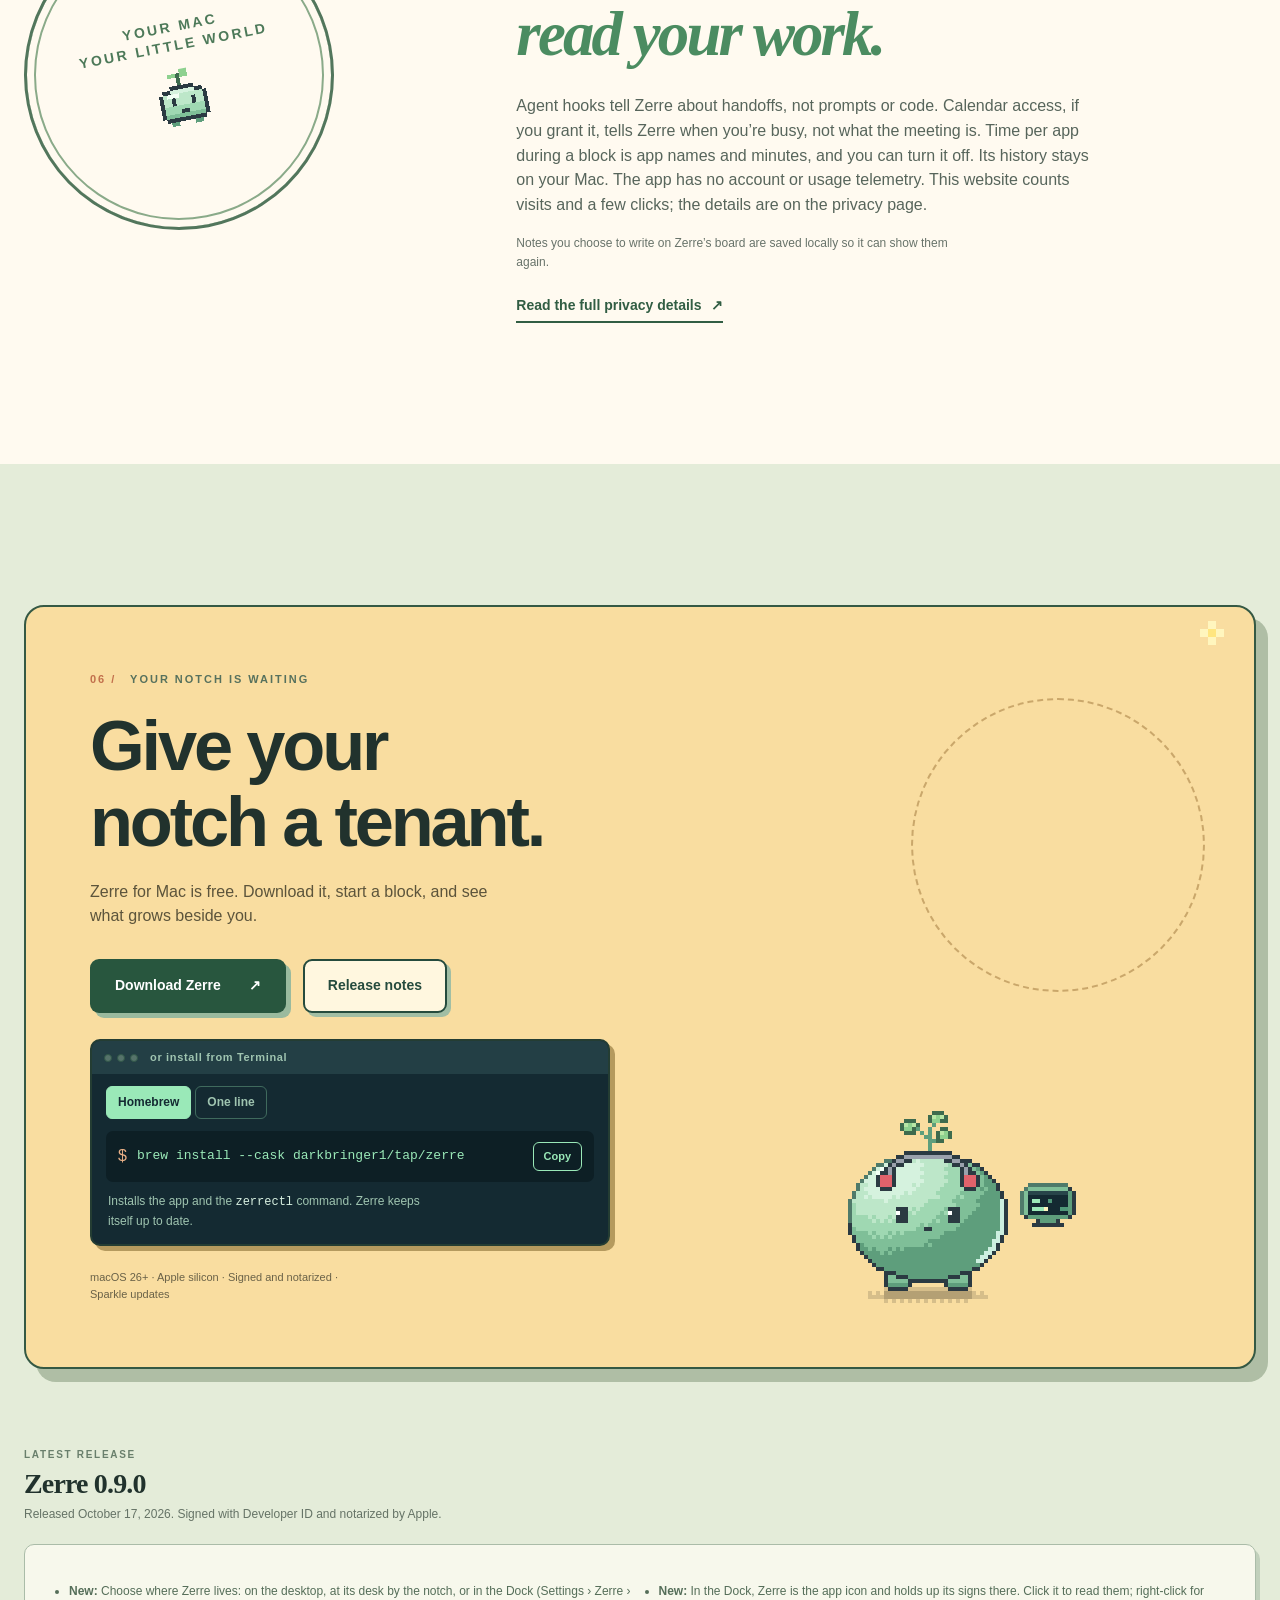
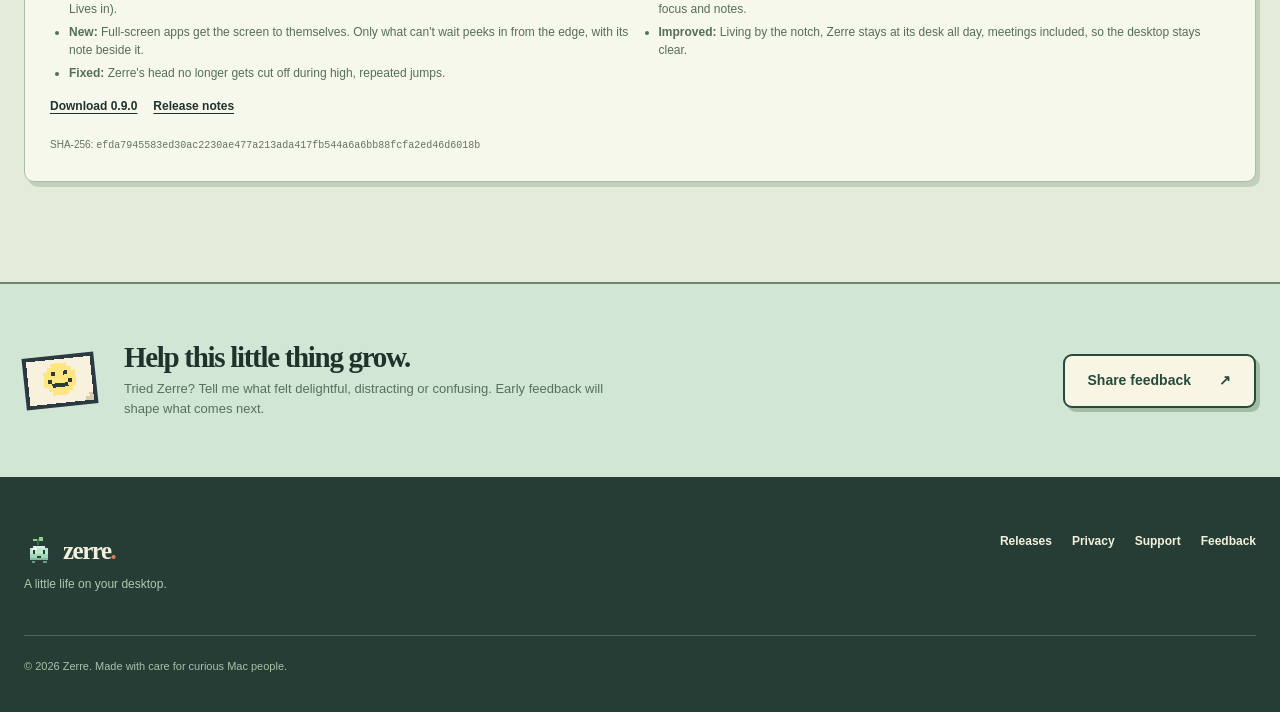
==== commit edeefa68: "Publish Zerre v0.9.0" ====
--- a/index.html
+++ b/index.html
@@ -64,7 +64,7 @@
           <h1 id="hero-title" data-analytics-section="hero">A little life on your <em>Mac.</em></h1>
           <p class="hero-lede">Zerre is a tiny pixel creature that notices when your coding agent is done, celebrates your commits, keeps your notes, and works beside you in focus blocks, up in the notch or right on your desktop. Your habits slowly shape who it becomes.</p>
           <div class="hero-actions">
-            <a class="button button-primary" data-release-download href="https://github.com/darkbringer1/zerre/releases/download/v0.8.0/Zerre-0.8.0.dmg">Download for Mac <span aria-hidden="true">↗</span></a>
+            <a class="button button-primary" data-release-download href="https://github.com/darkbringer1/zerre/releases/download/v0.9.0/Zerre-0.9.0.dmg">Download for Mac <span aria-hidden="true">↗</span></a>
             <button class="button button-text block-toggle" type="button" id="block-toggle" aria-pressed="false">Start a focus block <span aria-hidden="true">◷</span></button>
           </div>
           <p class="hero-small">Apple silicon · macOS 26+ · No account · Free</p>
@@ -171,7 +171,7 @@
 
     <section class="privacy-section section-pad" aria-labelledby="privacy-title"><div class="wrap privacy-layout"><div class="privacy-stamp" aria-hidden="true"><span>YOUR MAC<br>YOUR LITTLE WORLD</span><b><img src="/assets/sprites/mark.zerre.png" alt="" width="64" height="64"></b></div><div><div class="section-label"><span class="label-number">05 /</span> MADE TO STAY YOURS</div><h2 id="privacy-title" data-analytics-section="privacy">It notices that things happened. <em>It does not read your work.</em></h2><p>Agent hooks tell Zerre about handoffs, not prompts or code. Calendar access, if you grant it, tells Zerre when you’re busy, not what the meeting is. Time per app during a block is app names and minutes, and you can turn it off. Its history stays on your Mac. The app has no account or usage telemetry. This website counts visits and a few clicks; the details are on the privacy page.</p><p class="privacy-fine">Notes you choose to write on Zerre’s board are saved locally so it can show them again.</p><a class="inline-link" href="/privacy">Read the full privacy details <span aria-hidden="true">↗</span></a></div></div></section>
 
-    <section class="download-section section-pad" id="download" aria-labelledby="download-title"><div class="wrap download-card"><div class="download-doodle" aria-hidden="true"><img src="/assets/sprites/particle.star.png" alt="" width="24" height="24"></div><div><div class="section-label"><span class="label-number">06 /</span> YOUR NOTCH IS WAITING</div><h2 id="download-title" data-analytics-section="download">Give your notch a tenant.</h2><p>Zerre for Mac is free. Download it, start a block, and see what grows beside you.</p><div class="download-actions"><a class="button button-primary" data-release-download href="https://github.com/darkbringer1/zerre/releases/download/v0.8.0/Zerre-0.8.0.dmg">Download Zerre <span aria-hidden="true">↗</span></a><a class="button button-outline" href="/releases">Release notes</a></div><div class="install-box" id="install">
+    <section class="download-section section-pad" id="download" aria-labelledby="download-title"><div class="wrap download-card"><div class="download-doodle" aria-hidden="true"><img src="/assets/sprites/particle.star.png" alt="" width="24" height="24"></div><div><div class="section-label"><span class="label-number">06 /</span> YOUR NOTCH IS WAITING</div><h2 id="download-title" data-analytics-section="download">Give your notch a tenant.</h2><p>Zerre for Mac is free. Download it, start a block, and see what grows beside you.</p><div class="download-actions"><a class="button button-primary" data-release-download href="https://github.com/darkbringer1/zerre/releases/download/v0.9.0/Zerre-0.9.0.dmg">Download Zerre <span aria-hidden="true">↗</span></a><a class="button button-outline" href="/releases">Release notes</a></div><div class="install-box" id="install">
             <div class="install-bar"><span class="traffic" aria-hidden="true"><i></i><i></i><i></i></span><span>or install from Terminal</span></div>
             <div class="install-tabs" role="tablist" aria-label="Install method">
               <button type="button" role="tab" id="install-tab-brew" aria-selected="true" aria-controls="install-panel" data-install="brew">Homebrew</button>
@@ -187,23 +187,22 @@
 <section class="block container" id="latest-release">
   <div class="section-head">
     <div class="eyebrow">Latest release</div>
-    <h2>Zerre 0.8.0</h2>
-    <p>Released October 3, 2026. Signed with Developer ID and notarized by Apple.</p>
+    <h2>Zerre 0.9.0</h2>
+    <p>Released October 17, 2026. Signed with Developer ID and notarized by Apple.</p>
   </div>
   <div class="card">
     <ul class="feature-list">
-      <li><strong>New:</strong> Put on any achievement you&#x27;ve earned, or take one off, from the achievements window. Free spots still fill with this week&#x27;s traits.</li>
-<li><strong>New:</strong> The notch home is optional (Settings › Home by the notch). Without it, notes go on a little board that pops up beside Zerre.</li>
-<li><strong>New:</strong> Settings has its own pages now, with a small preview of the focus shield on the Focus page.</li>
-<li><strong>Improved:</strong> The focus shield really blurs now, with a slider for how much. It covers the menu bar and Dock too.</li>
-<li><strong>Improved:</strong> When a block starts, the shield spreads out from the window you work in and stays lighter around it.</li>
-<li><strong>Improved:</strong> The menu bar card is tidier: Achievements, Settings, Feedback, Updates and Quit live in one gear menu.</li>
+      <li><strong>New:</strong> Choose where Zerre lives: on the desktop, at its desk by the notch, or in the Dock (Settings › Zerre › Lives in).</li>
+<li><strong>New:</strong> In the Dock, Zerre is the app icon and holds up its signs there. Click it to read them; right-click for focus and notes.</li>
+<li><strong>New:</strong> Full-screen apps get the screen to themselves. Only what can&#x27;t wait peeks in from the edge, with its note beside it.</li>
+<li><strong>Improved:</strong> Living by the notch, Zerre stays at its desk all day, meetings included, so the desktop stays clear.</li>
+<li><strong>Fixed:</strong> Zerre&#x27;s head no longer gets cut off during high, repeated jumps.</li>
     </ul>
     <div class="cta-row">
-      <a class="btn btn-primary" href="https://github.com/darkbringer1/zerre/releases/download/v0.8.0/Zerre-0.8.0.dmg">Download 0.8.0</a>
+      <a class="btn btn-primary" href="https://github.com/darkbringer1/zerre/releases/download/v0.9.0/Zerre-0.9.0.dmg">Download 0.9.0</a>
       <a class="btn btn-secondary" href="/releases">Release notes</a>
     </div>
-    <span class="spec-line" style="overflow-wrap:anywhere;">SHA-256: <code>f7953d2c831ae55728dc278cb935fe3de35a1242e551164012d15b96e7bacbed</code></span>
+    <span class="spec-line" style="overflow-wrap:anywhere;">SHA-256: <code>efda7945583ed30ac2230ae477a213ada417fb544a6a6bb88fcfa2ed46d6018b</code></span>
   </div>
 </section>
 <!-- RELEASE_LATEST_END -->
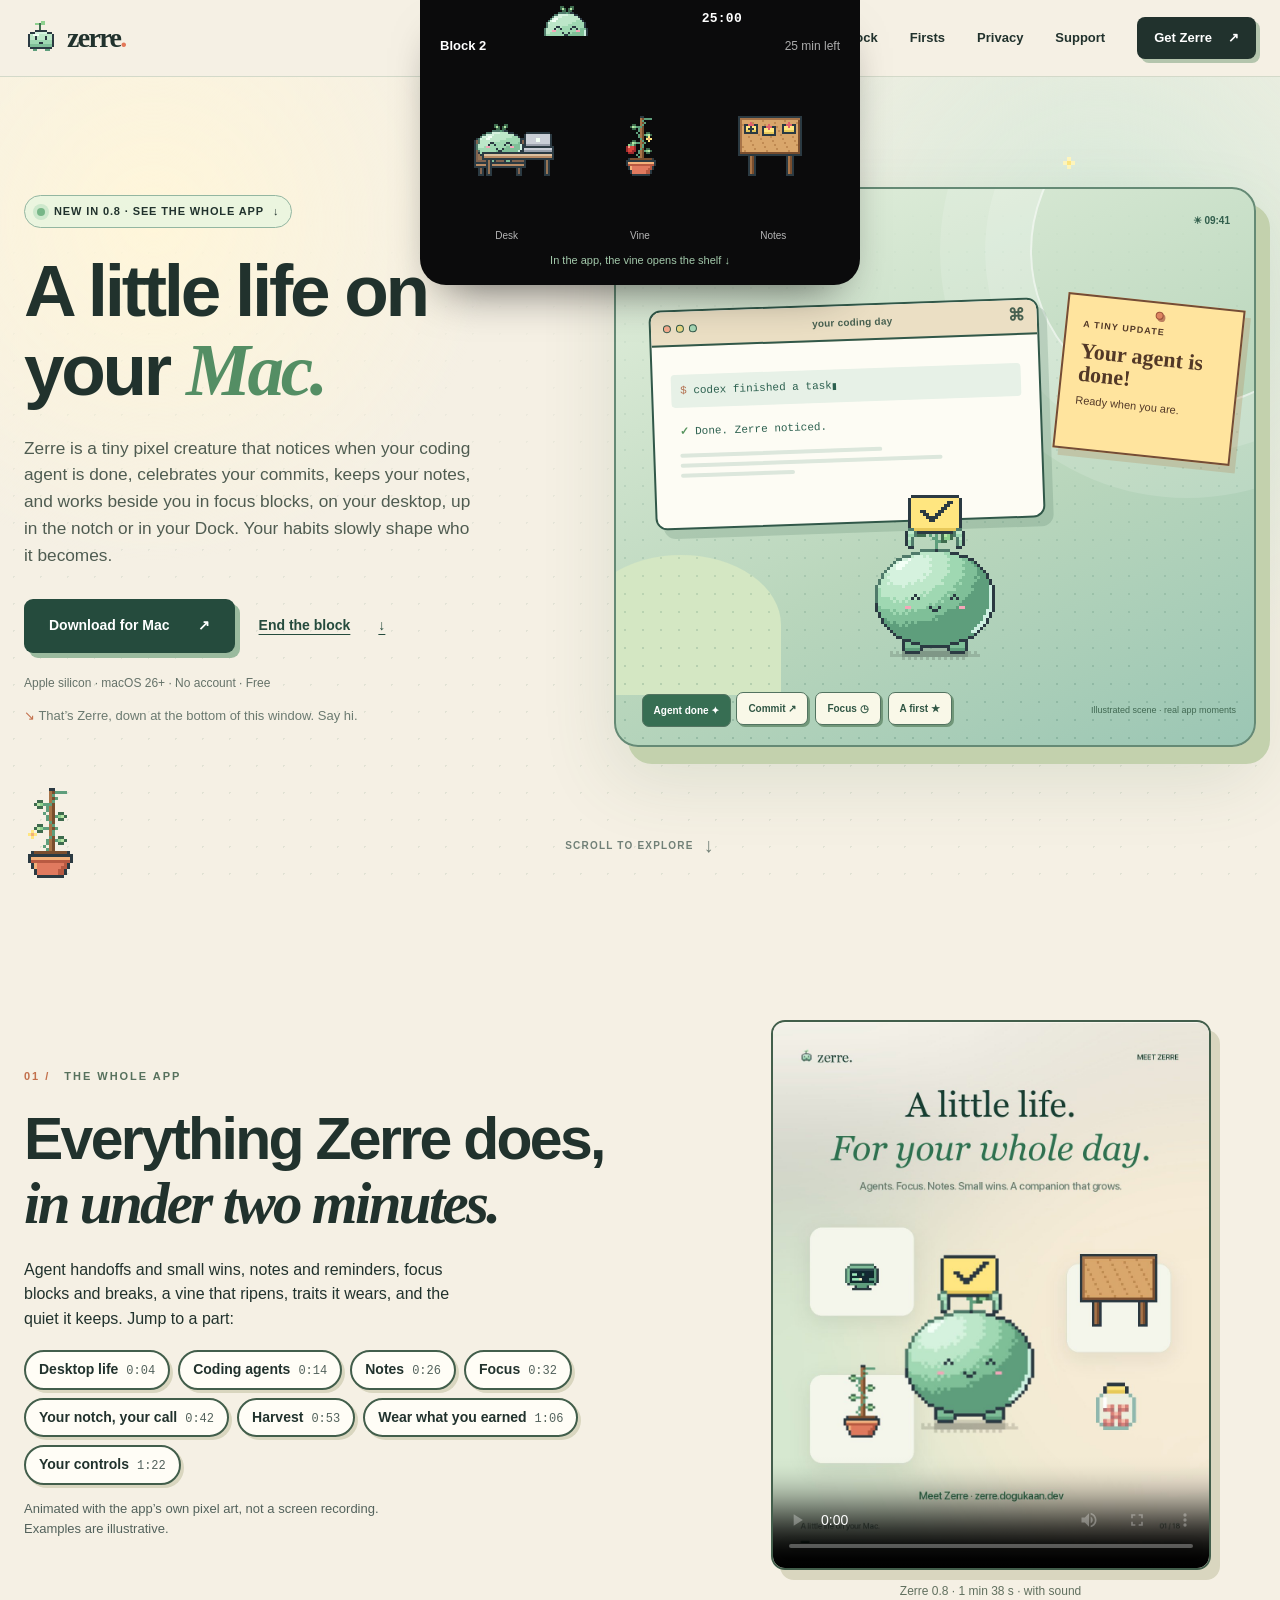
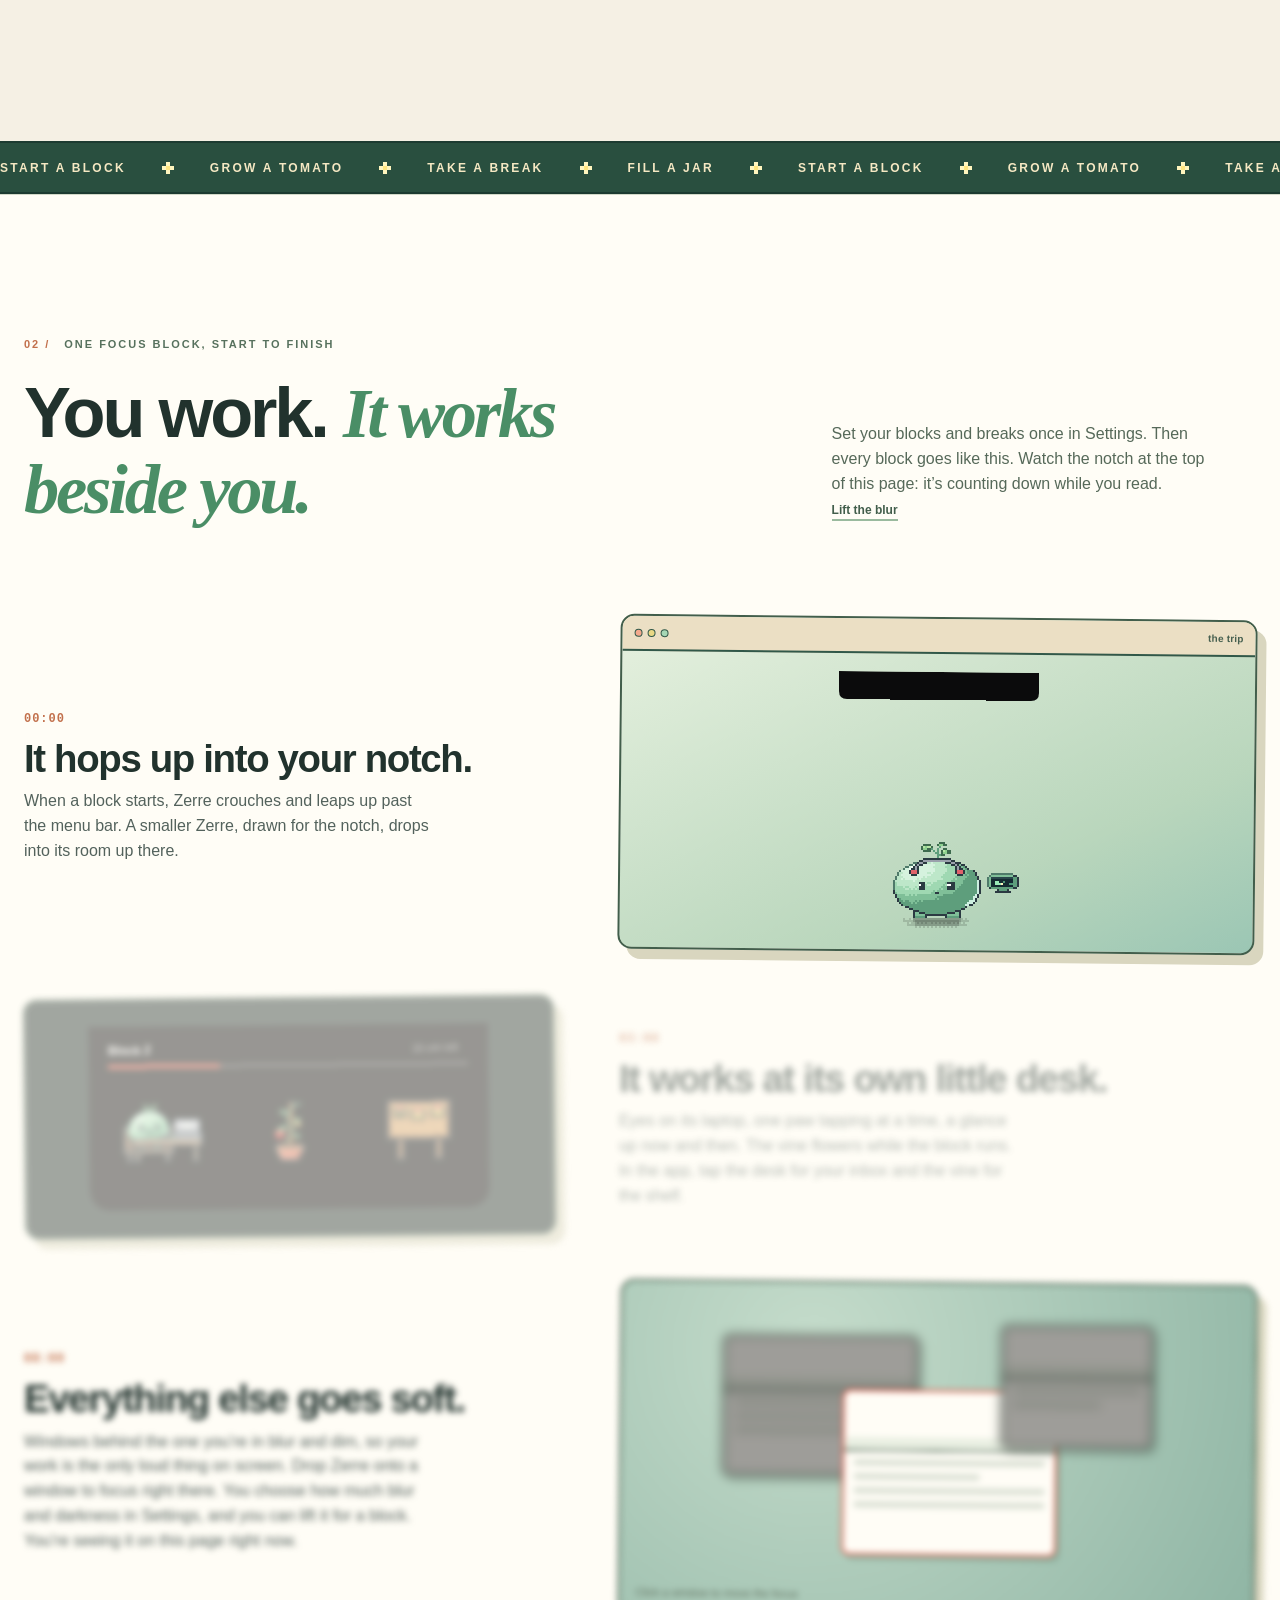
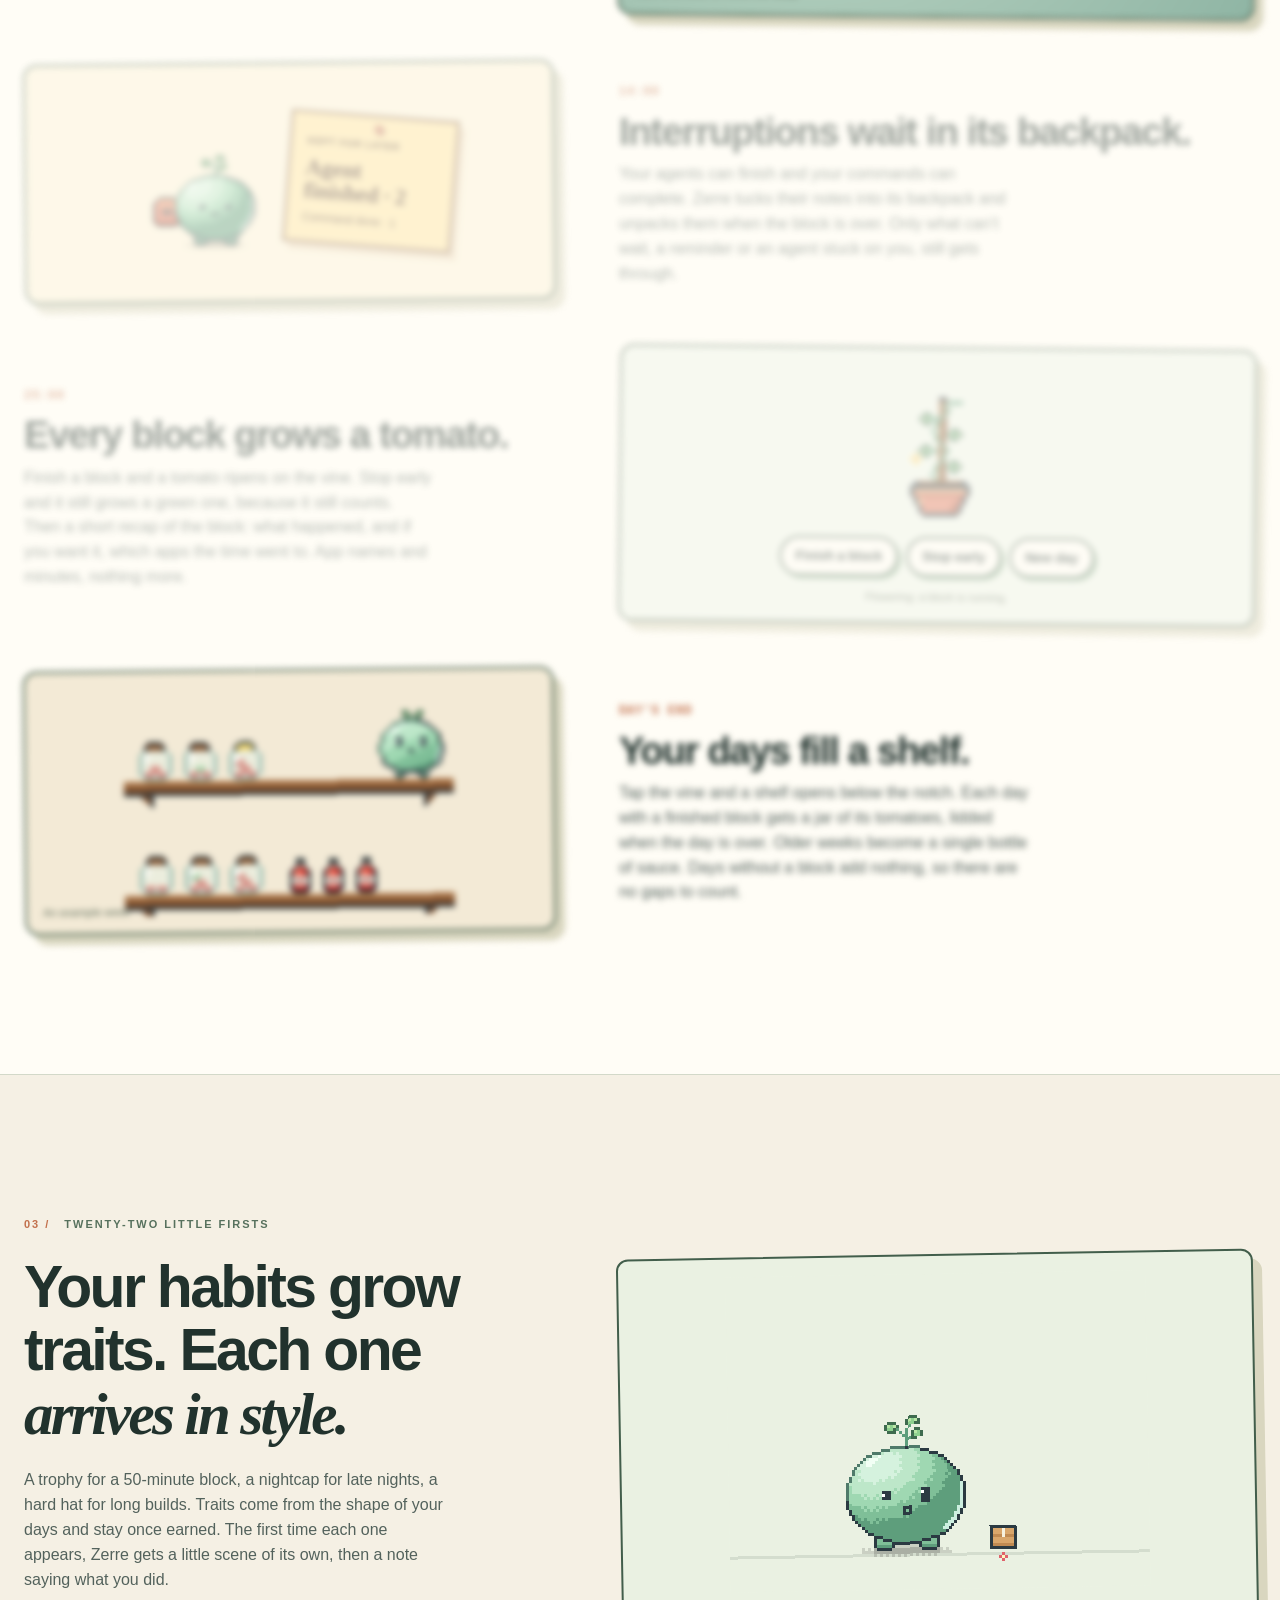
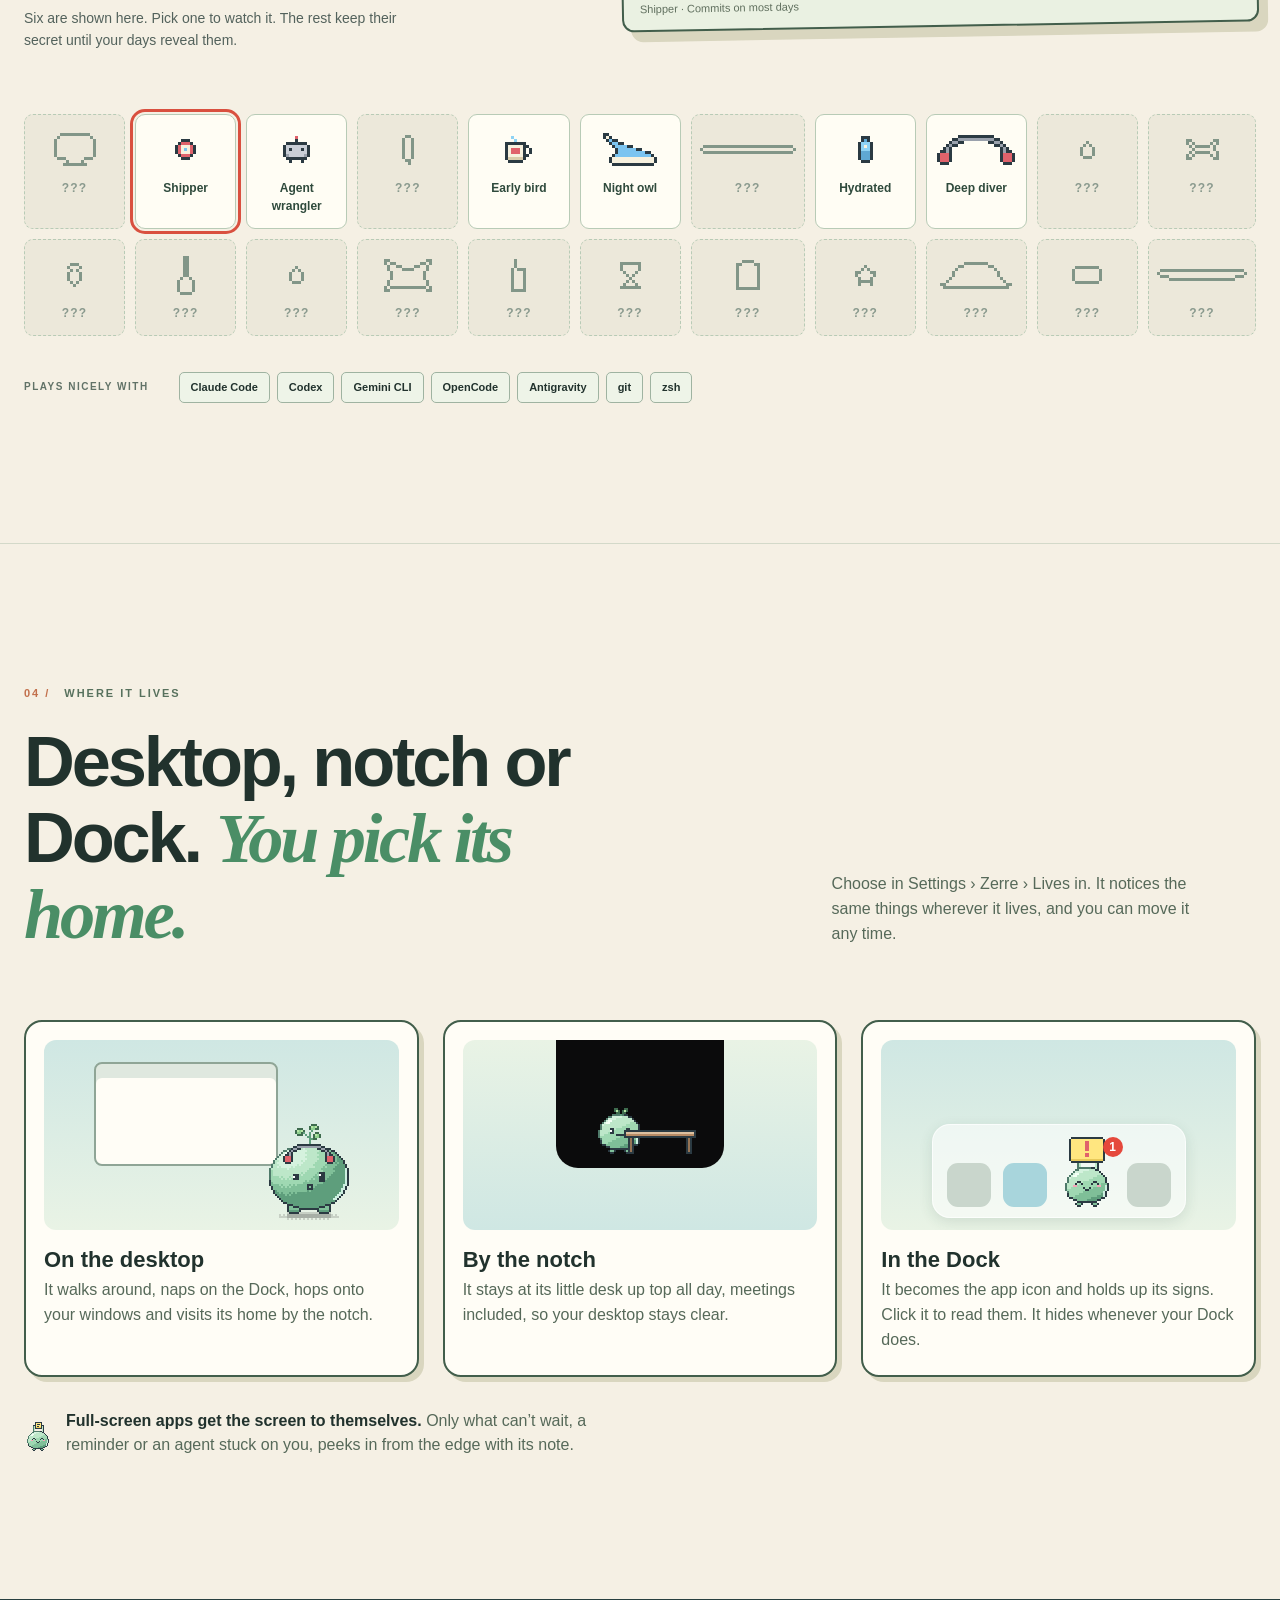
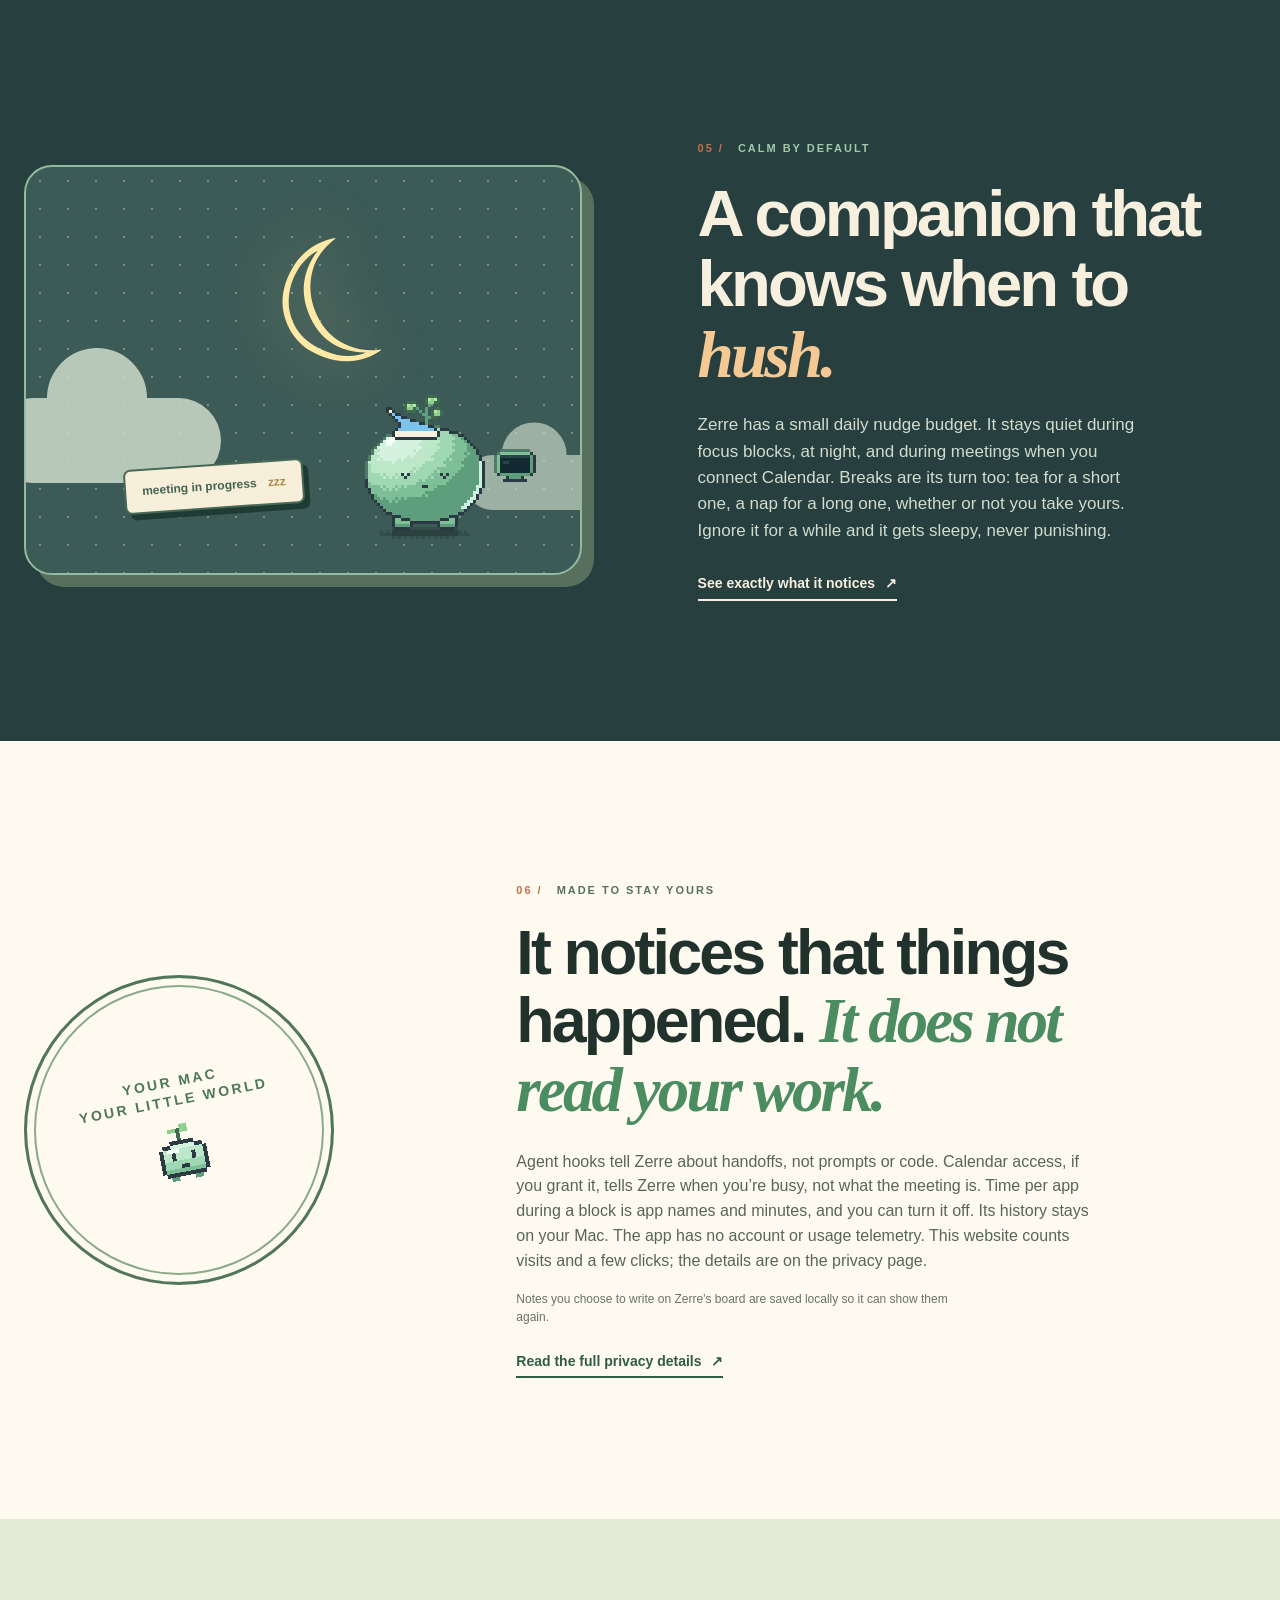
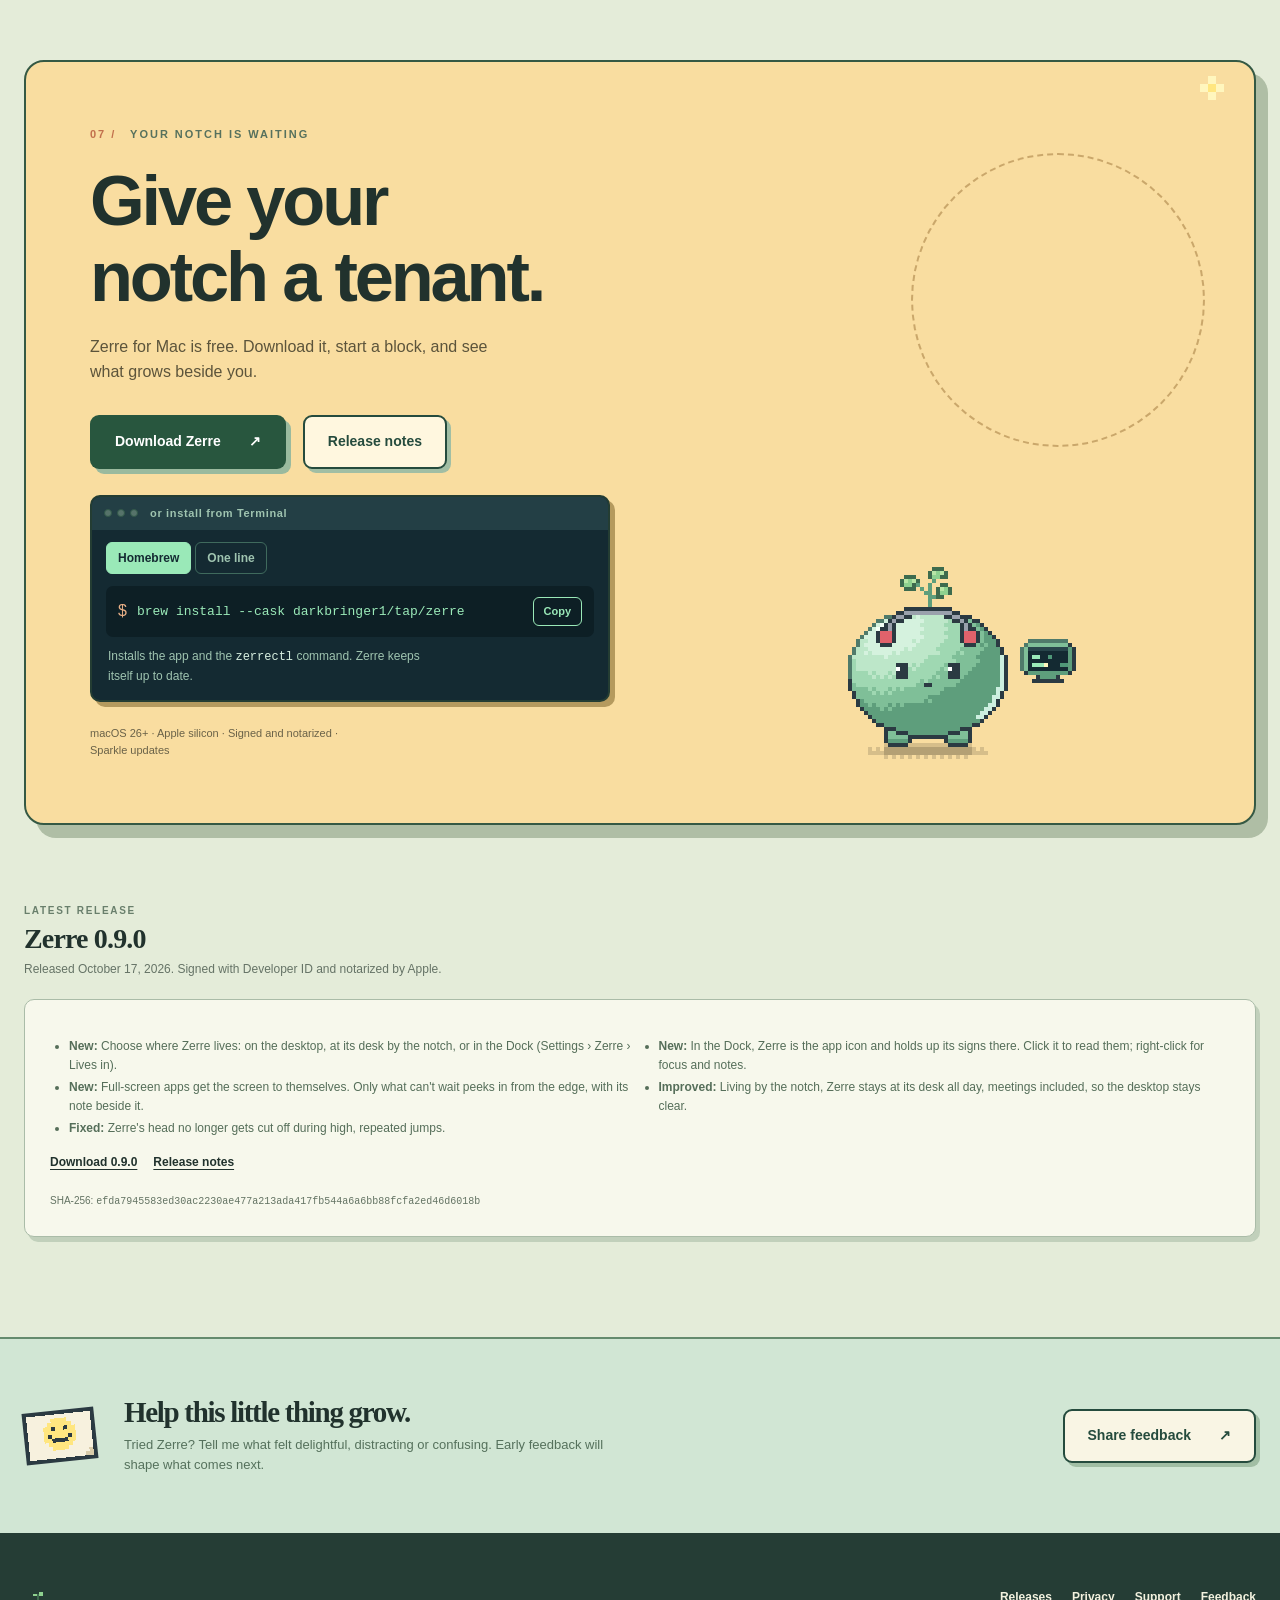
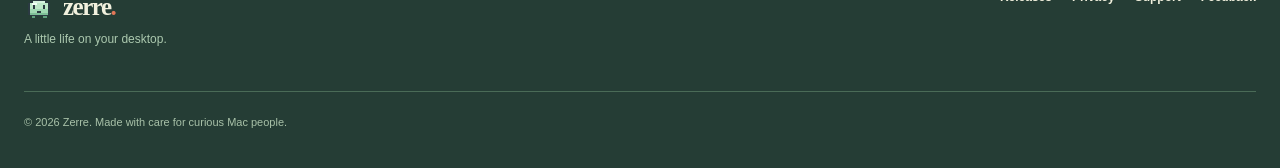
==== commit a9f0e7c0: "Show where Zerre can live: desktop, notch or Dock A new homepage section for 0.9: three small scenes" ====
--- a/index.html
+++ b/index.html
@@ -17,7 +17,7 @@
   <meta name="twitter:card" content="summary_large_image">
   <link rel="icon" href="/assets/favicon.svg" type="image/svg+xml">
   <link rel="stylesheet" href="/assets/playground.css?v=sprites2">
-  <link rel="stylesheet" href="/assets/home.css?v=film08">
+  <link rel="stylesheet" href="/assets/home.css?v=homes09">
   <script src="/assets/playground.js?v=sprites2" defer></script>
   <script src="/assets/home.js?v=notch3" defer></script>
   <script src="/assets/film.js?v=film08b" defer></script>
@@ -62,7 +62,7 @@
         <div class="hero-copy">
           <a class="pill" href="#film"><span class="pill-light"></span> New in 0.8 · see the whole app <span aria-hidden="true">↓</span></a>
           <h1 id="hero-title" data-analytics-section="hero">A little life on your <em>Mac.</em></h1>
-          <p class="hero-lede">Zerre is a tiny pixel creature that notices when your coding agent is done, celebrates your commits, keeps your notes, and works beside you in focus blocks, up in the notch or right on your desktop. Your habits slowly shape who it becomes.</p>
+          <p class="hero-lede">Zerre is a tiny pixel creature that notices when your coding agent is done, celebrates your commits, keeps your notes, and works beside you in focus blocks, on your desktop, up in the notch or in your Dock. Your habits slowly shape who it becomes.</p>
           <div class="hero-actions">
             <a class="button button-primary" data-release-download href="https://github.com/darkbringer1/zerre/releases/download/v0.9.0/Zerre-0.9.0.dmg">Download for Mac <span aria-hidden="true">↗</span></a>
             <button class="button button-text block-toggle" type="button" id="block-toggle" aria-pressed="false">Start a focus block <span aria-hidden="true">◷</span></button>
@@ -165,13 +165,38 @@
       <div class="wrap"><div class="tools-strip"><span>PLAYS NICELY WITH</span><ul><li>Claude Code</li><li>Codex</li><li>Gemini CLI</li><li>OpenCode</li><li>Antigravity</li><li>git</li><li>zsh</li></ul></div></div>
     </section>
 
+    <section class="homes-section section-pad" id="homes" aria-labelledby="homes-title">
+      <div class="wrap">
+        <div class="section-label"><span class="label-number">04 /</span> WHERE IT LIVES</div>
+        <div class="story-heading"><h2 id="homes-title" data-analytics-section="homes">Desktop, notch or Dock. <em>You pick its home.</em></h2><p>Choose in Settings › Zerre › Lives in. It notices the same things wherever it lives, and you can move it any time.</p></div>
+        <ul class="homes-grid">
+          <li class="home-card">
+            <div class="home-scene home-scene-desktop" aria-hidden="true"><span class="scene-window"></span><img class="scene-desktop-zerre" src="/assets/sprites/portrait-curious.png" alt="" width="80" height="96"></div>
+            <h3>On the desktop</h3>
+            <p>It walks around, naps on the Dock, hops onto your windows and visits its home by the notch.</p>
+          </li>
+          <li class="home-card">
+            <div class="home-scene home-scene-notch" aria-hidden="true"><span class="scene-pill"><img src="/assets/sprites/art/mini.focus.png" alt="" width="56" height="72"><img class="scene-table" src="/assets/sprites/art/home.table.png" alt="" width="72" height="24"></span></div>
+            <h3>By the notch</h3>
+            <p>It stays at its little desk up top all day, meetings included, so your desktop stays clear.</p>
+          </li>
+          <li class="home-card">
+            <div class="home-scene home-scene-dock" aria-hidden="true"><span class="scene-dock"><i></i><i></i><span class="scene-dock-zerre"><img src="/assets/sprites/art/mini.carry.png" alt="" width="56" height="72"><img class="scene-sign" src="/assets/sprites/art/card.agent_waiting.png" alt="" width="36" height="26"><b>1</b></span><i></i></span></div>
+            <h3>In the Dock</h3>
+            <p>It becomes the app icon and holds up its signs. Click it to read them. It hides whenever your Dock does.</p>
+          </li>
+        </ul>
+        <p class="homes-fullscreen"><img src="/assets/sprites/art/mini.carry.png" alt="" width="28" height="36"><span><strong>Full-screen apps get the screen to themselves.</strong> Only what can’t wait, a reminder or an agent stuck on you, peeks in from the edge with its note.</span></p>
+      </div>
+    </section>
+
     <section class="quiet-section section-pad" aria-labelledby="quiet-title">
-      <div class="wrap quiet-grid"><div class="quiet-illustration" aria-hidden="true"><div class="quiet-moon">☾</div><div class="quiet-cloud quiet-cloud-one"></div><div class="quiet-cloud quiet-cloud-two"></div><div class="quiet-small-window">meeting in progress <span>zzz</span></div><img class="quiet-creature" src="/assets/sprites/portrait-sleep.png" alt="" width="171" height="144"></div><div class="quiet-copy"><div class="section-label"><span class="label-number">04 /</span> CALM BY DEFAULT</div><h2 id="quiet-title" data-analytics-section="calm">A companion that knows when to <em>hush.</em></h2><p>Zerre has a small daily nudge budget. It stays quiet during focus blocks, at night, and during meetings when you connect Calendar. Breaks are its turn too: tea for a short one, a nap for a long one, whether or not you take yours. Ignore it for a while and it gets sleepy, never punishing.</p><a class="inline-link" href="/privacy">See exactly what it notices <span aria-hidden="true">↗</span></a></div></div>
-    </section>
-
-    <section class="privacy-section section-pad" aria-labelledby="privacy-title"><div class="wrap privacy-layout"><div class="privacy-stamp" aria-hidden="true"><span>YOUR MAC<br>YOUR LITTLE WORLD</span><b><img src="/assets/sprites/mark.zerre.png" alt="" width="64" height="64"></b></div><div><div class="section-label"><span class="label-number">05 /</span> MADE TO STAY YOURS</div><h2 id="privacy-title" data-analytics-section="privacy">It notices that things happened. <em>It does not read your work.</em></h2><p>Agent hooks tell Zerre about handoffs, not prompts or code. Calendar access, if you grant it, tells Zerre when you’re busy, not what the meeting is. Time per app during a block is app names and minutes, and you can turn it off. Its history stays on your Mac. The app has no account or usage telemetry. This website counts visits and a few clicks; the details are on the privacy page.</p><p class="privacy-fine">Notes you choose to write on Zerre’s board are saved locally so it can show them again.</p><a class="inline-link" href="/privacy">Read the full privacy details <span aria-hidden="true">↗</span></a></div></div></section>
-
-    <section class="download-section section-pad" id="download" aria-labelledby="download-title"><div class="wrap download-card"><div class="download-doodle" aria-hidden="true"><img src="/assets/sprites/particle.star.png" alt="" width="24" height="24"></div><div><div class="section-label"><span class="label-number">06 /</span> YOUR NOTCH IS WAITING</div><h2 id="download-title" data-analytics-section="download">Give your notch a tenant.</h2><p>Zerre for Mac is free. Download it, start a block, and see what grows beside you.</p><div class="download-actions"><a class="button button-primary" data-release-download href="https://github.com/darkbringer1/zerre/releases/download/v0.9.0/Zerre-0.9.0.dmg">Download Zerre <span aria-hidden="true">↗</span></a><a class="button button-outline" href="/releases">Release notes</a></div><div class="install-box" id="install">
+      <div class="wrap quiet-grid"><div class="quiet-illustration" aria-hidden="true"><div class="quiet-moon">☾</div><div class="quiet-cloud quiet-cloud-one"></div><div class="quiet-cloud quiet-cloud-two"></div><div class="quiet-small-window">meeting in progress <span>zzz</span></div><img class="quiet-creature" src="/assets/sprites/portrait-sleep.png" alt="" width="171" height="144"></div><div class="quiet-copy"><div class="section-label"><span class="label-number">05 /</span> CALM BY DEFAULT</div><h2 id="quiet-title" data-analytics-section="calm">A companion that knows when to <em>hush.</em></h2><p>Zerre has a small daily nudge budget. It stays quiet during focus blocks, at night, and during meetings when you connect Calendar. Breaks are its turn too: tea for a short one, a nap for a long one, whether or not you take yours. Ignore it for a while and it gets sleepy, never punishing.</p><a class="inline-link" href="/privacy">See exactly what it notices <span aria-hidden="true">↗</span></a></div></div>
+    </section>
+
+    <section class="privacy-section section-pad" aria-labelledby="privacy-title"><div class="wrap privacy-layout"><div class="privacy-stamp" aria-hidden="true"><span>YOUR MAC<br>YOUR LITTLE WORLD</span><b><img src="/assets/sprites/mark.zerre.png" alt="" width="64" height="64"></b></div><div><div class="section-label"><span class="label-number">06 /</span> MADE TO STAY YOURS</div><h2 id="privacy-title" data-analytics-section="privacy">It notices that things happened. <em>It does not read your work.</em></h2><p>Agent hooks tell Zerre about handoffs, not prompts or code. Calendar access, if you grant it, tells Zerre when you’re busy, not what the meeting is. Time per app during a block is app names and minutes, and you can turn it off. Its history stays on your Mac. The app has no account or usage telemetry. This website counts visits and a few clicks; the details are on the privacy page.</p><p class="privacy-fine">Notes you choose to write on Zerre’s board are saved locally so it can show them again.</p><a class="inline-link" href="/privacy">Read the full privacy details <span aria-hidden="true">↗</span></a></div></div></section>
+
+    <section class="download-section section-pad" id="download" aria-labelledby="download-title"><div class="wrap download-card"><div class="download-doodle" aria-hidden="true"><img src="/assets/sprites/particle.star.png" alt="" width="24" height="24"></div><div><div class="section-label"><span class="label-number">07 /</span> YOUR NOTCH IS WAITING</div><h2 id="download-title" data-analytics-section="download">Give your notch a tenant.</h2><p>Zerre for Mac is free. Download it, start a block, and see what grows beside you.</p><div class="download-actions"><a class="button button-primary" data-release-download href="https://github.com/darkbringer1/zerre/releases/download/v0.9.0/Zerre-0.9.0.dmg">Download Zerre <span aria-hidden="true">↗</span></a><a class="button button-outline" href="/releases">Release notes</a></div><div class="install-box" id="install">
             <div class="install-bar"><span class="traffic" aria-hidden="true"><i></i><i></i><i></i></span><span>or install from Terminal</span></div>
             <div class="install-tabs" role="tablist" aria-label="Install method">
               <button type="button" role="tab" id="install-tab-brew" aria-selected="true" aria-controls="install-panel" data-install="brew">Homebrew</button>
--- a/assets/home.css
+++ b/assets/home.css
@@ -209,3 +209,31 @@
   .film-layout { grid-template-columns: 1fr; }
   .film-frame { order: -1; }
 }
+
+/* ---------- Where it lives ----------
+   Three small scenes from the app's own sprites, at whole-pixel scales: the desktop Zerre by a
+   window, the mini at its desk in the notch, and the mini as a Dock icon holding up a sign. */
+.homes-section { background: var(--cream); border-top: 1px solid #d3d9c9; }
+.homes-grid { list-style: none; margin: 0; padding: 0; display: grid; grid-template-columns: repeat(3, 1fr); gap: 24px; }
+.home-card { background: var(--paper); border: 2px solid var(--stage-ink); border-radius: 18px; padding: 18px 18px 22px; box-shadow: 5px 5px 0 var(--stage-shadow); }
+.home-card h3 { margin: 18px 0 6px; font-size: 22px; }
+.home-card p { margin: 0; color: #566959; font-size: 16px; }
+.home-scene { position: relative; height: 190px; border-radius: 12px; overflow: hidden; background: linear-gradient(#cfe7e3, #e9f3e5); }
+.home-scene img { image-rendering: pixelated; image-rendering: crisp-edges; display: block; }
+.scene-window { position: absolute; left: 14%; top: 22px; width: 52%; height: 104px; background: var(--paper); border: 2px solid #8fa596; border-radius: 8px; box-shadow: inset 0 14px 0 #dfe8df; }
+.scene-desktop-zerre { position: absolute; right: 14%; bottom: 10px; }
+.home-scene-notch { background: linear-gradient(#e9f3e5, #cfe7e3); }
+.scene-pill { position: absolute; top: 0; left: 50%; translate: -50% 0; width: 168px; height: 128px; background: var(--notch); border-radius: 0 0 22px 22px; }
+.scene-pill img { position: absolute; left: 36px; bottom: 14px; }
+.scene-pill .scene-table { left: 68px; bottom: 14px; } /* in front of the mini, laptop side, as in the app */
+.scene-dock { position: absolute; left: 50%; bottom: 12px; translate: -50% 0; display: flex; align-items: flex-end; gap: 12px; padding: 10px 14px; border-radius: 18px; background: #ffffff8c; border: 1px solid #ffffffb3; box-shadow: 0 4px 14px #23483a1f; }
+.scene-dock i { width: 44px; height: 44px; border-radius: 11px; background: #c9d6cc; }
+.scene-dock i:nth-child(2) { background: #a8d5dc; }
+.scene-dock-zerre { position: relative; width: 56px; height: 72px; }
+.scene-dock-zerre img { position: absolute; left: 0; bottom: 0; }
+.scene-dock-zerre .scene-sign { left: 10px; bottom: 44px; }
+.scene-dock-zerre b { position: absolute; right: -8px; top: 2px; min-width: 20px; height: 20px; padding: 0 6px; border-radius: 10px; background: #e5483b; color: #fff; font: 700 12px/20px var(--sans); text-align: center; }
+.homes-fullscreen { display: flex; gap: 14px; align-items: center; margin: 32px 0 0; color: #566959; font-size: 16px; max-width: 70ch; }
+.homes-fullscreen img { image-rendering: pixelated; flex: none; }
+.homes-fullscreen strong { color: var(--ink); }
+@media (max-width: 860px) { .homes-grid { grid-template-columns: 1fr; } }
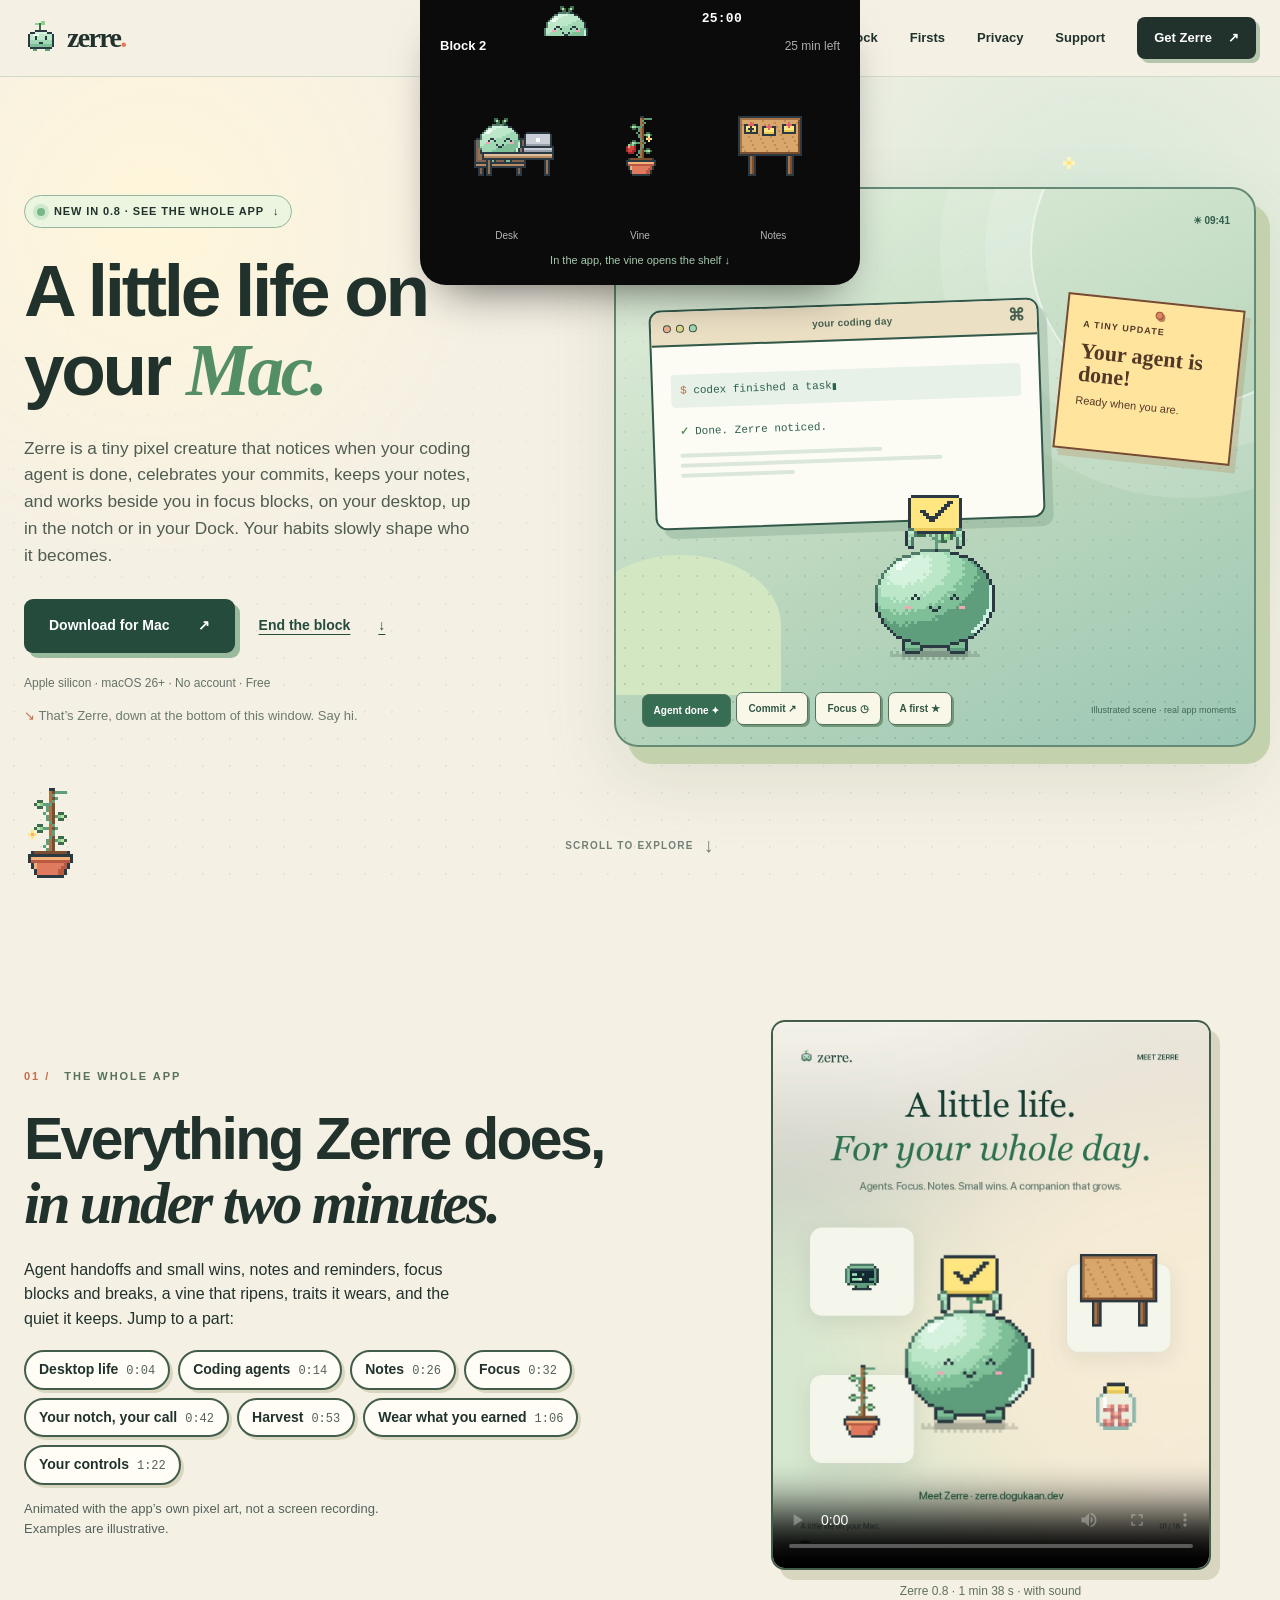
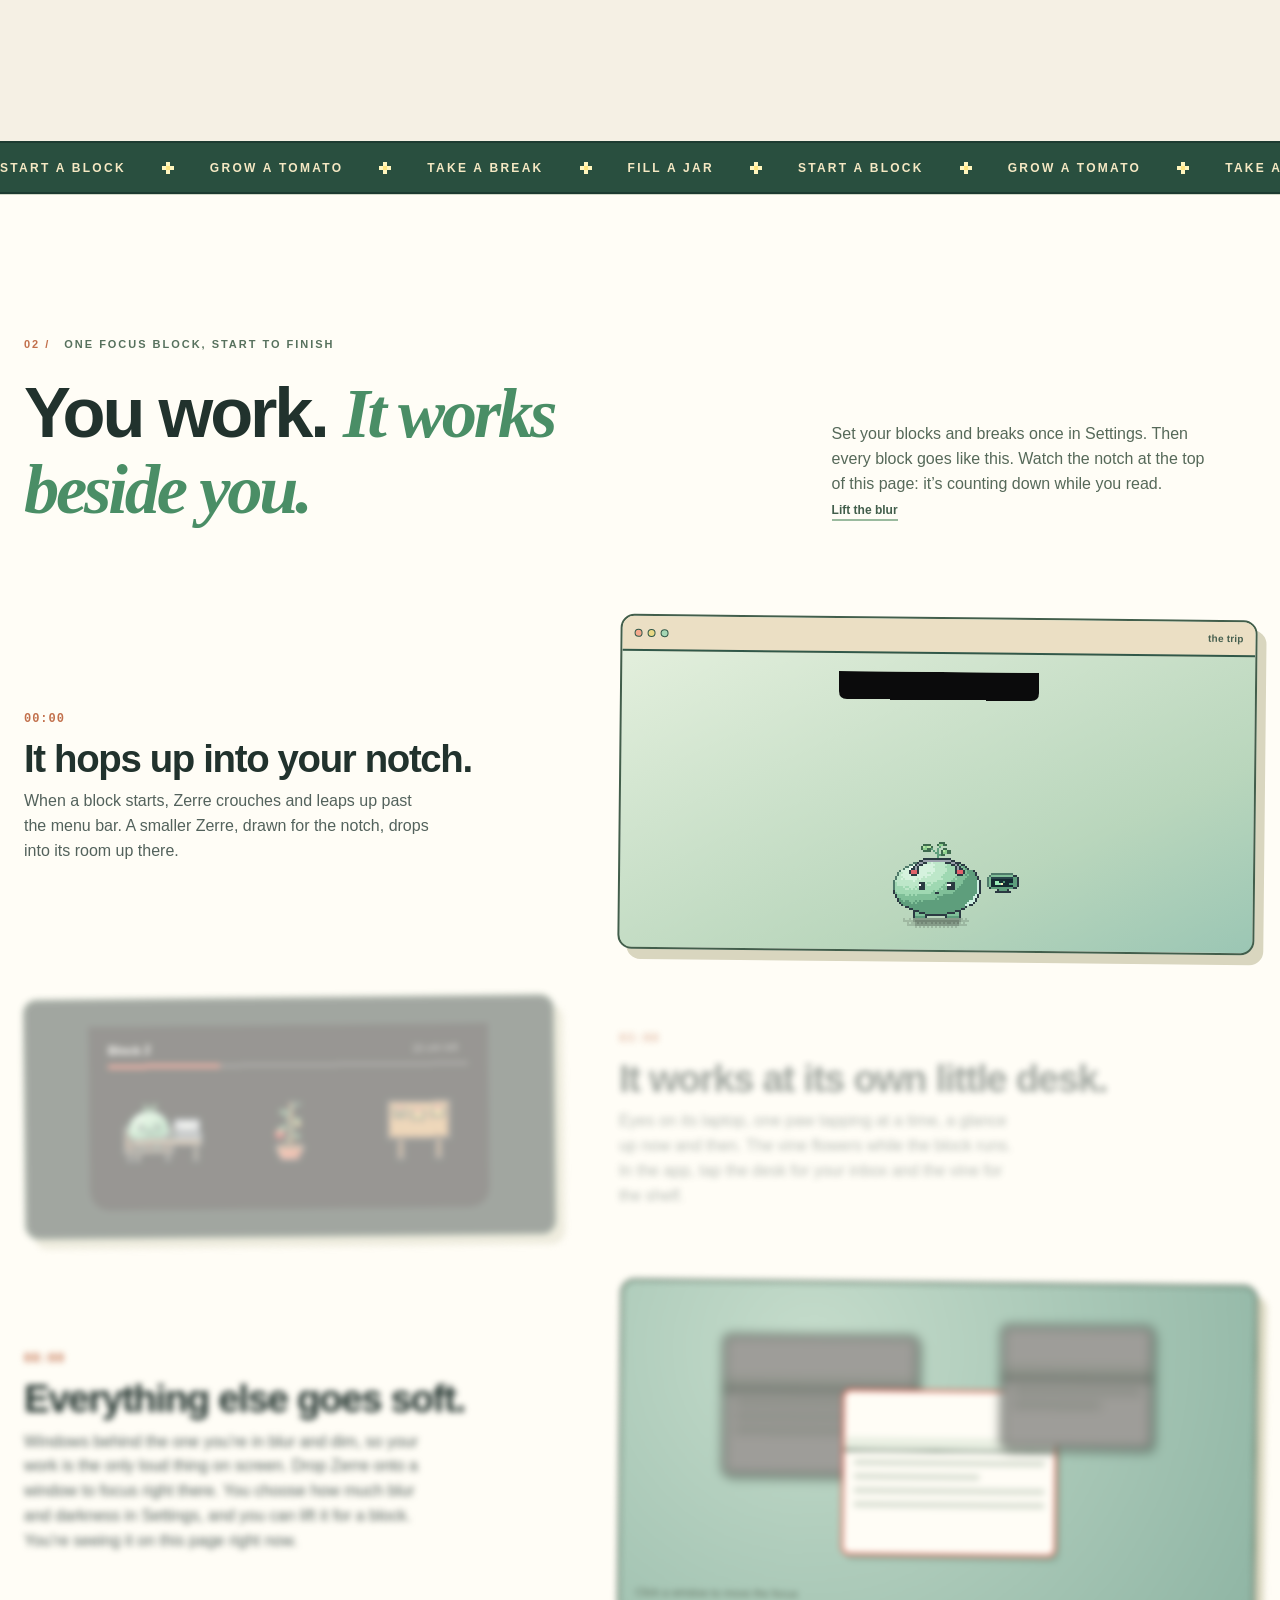
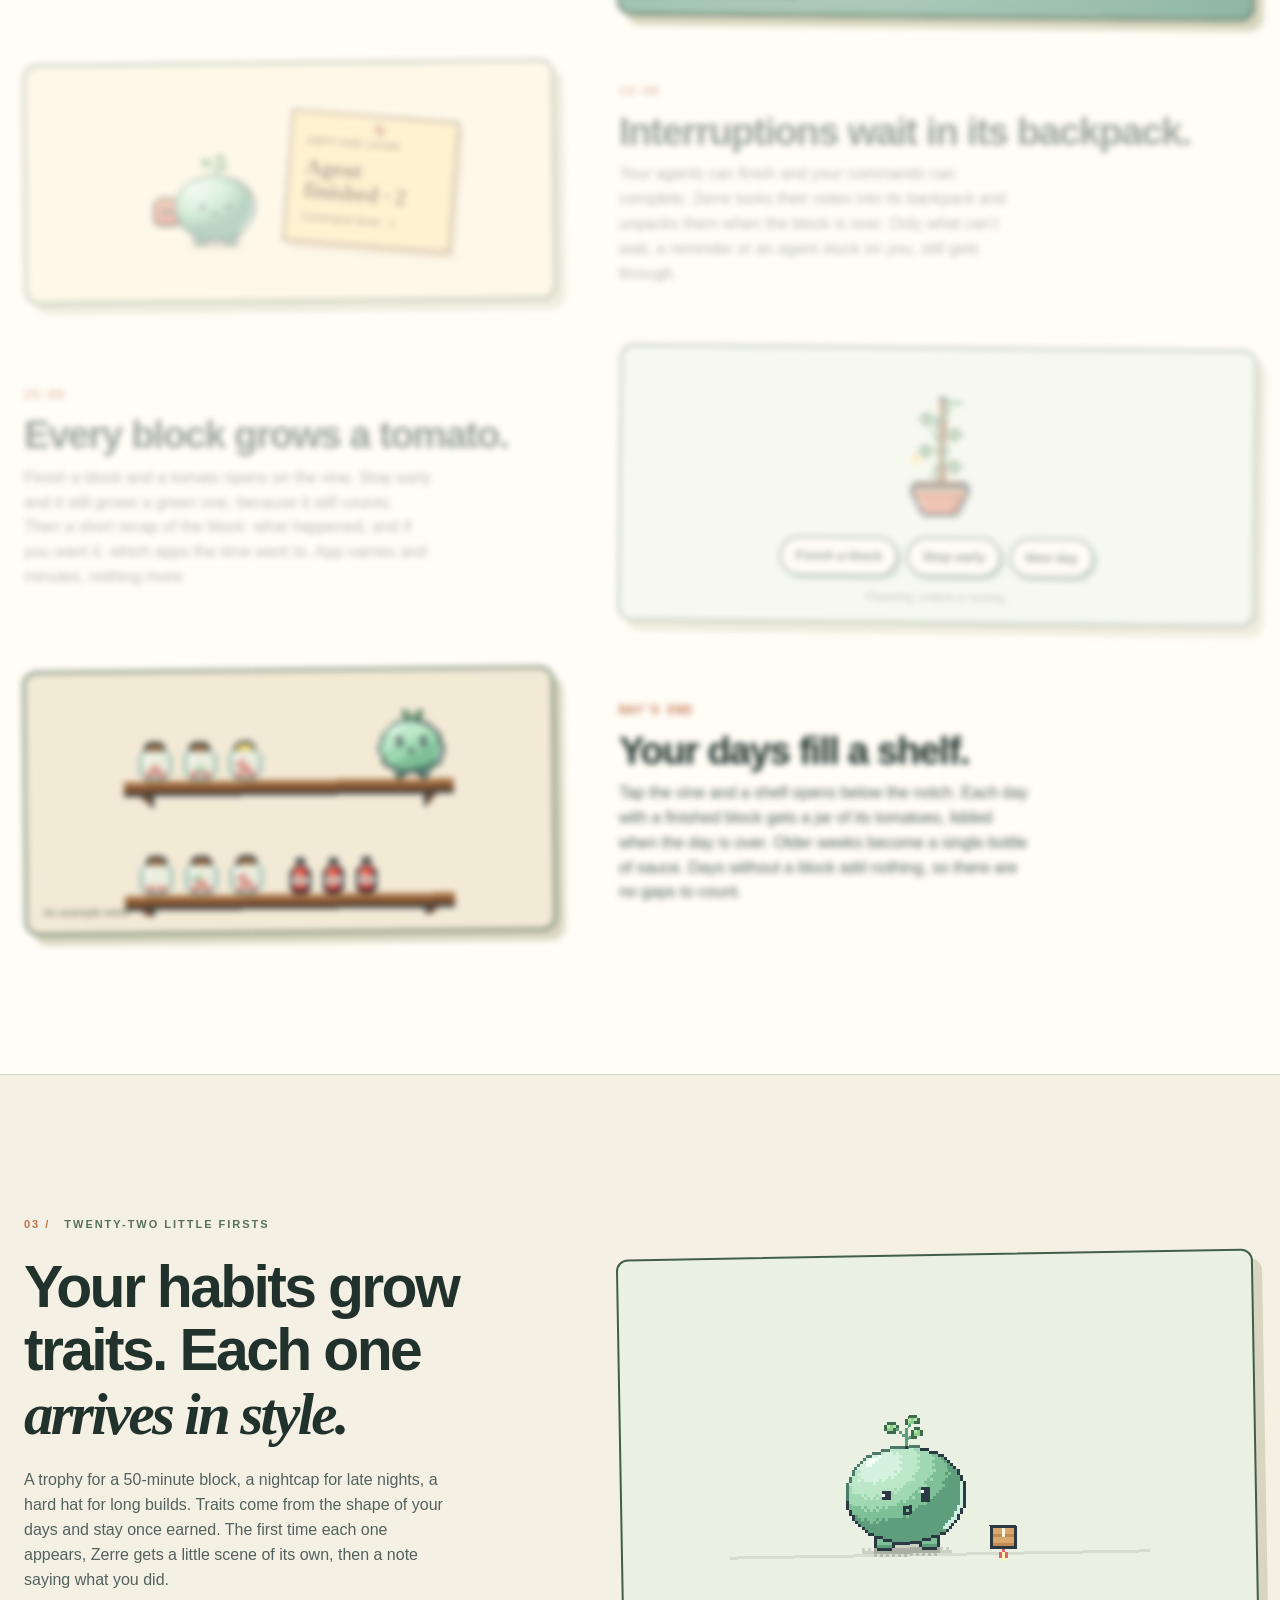
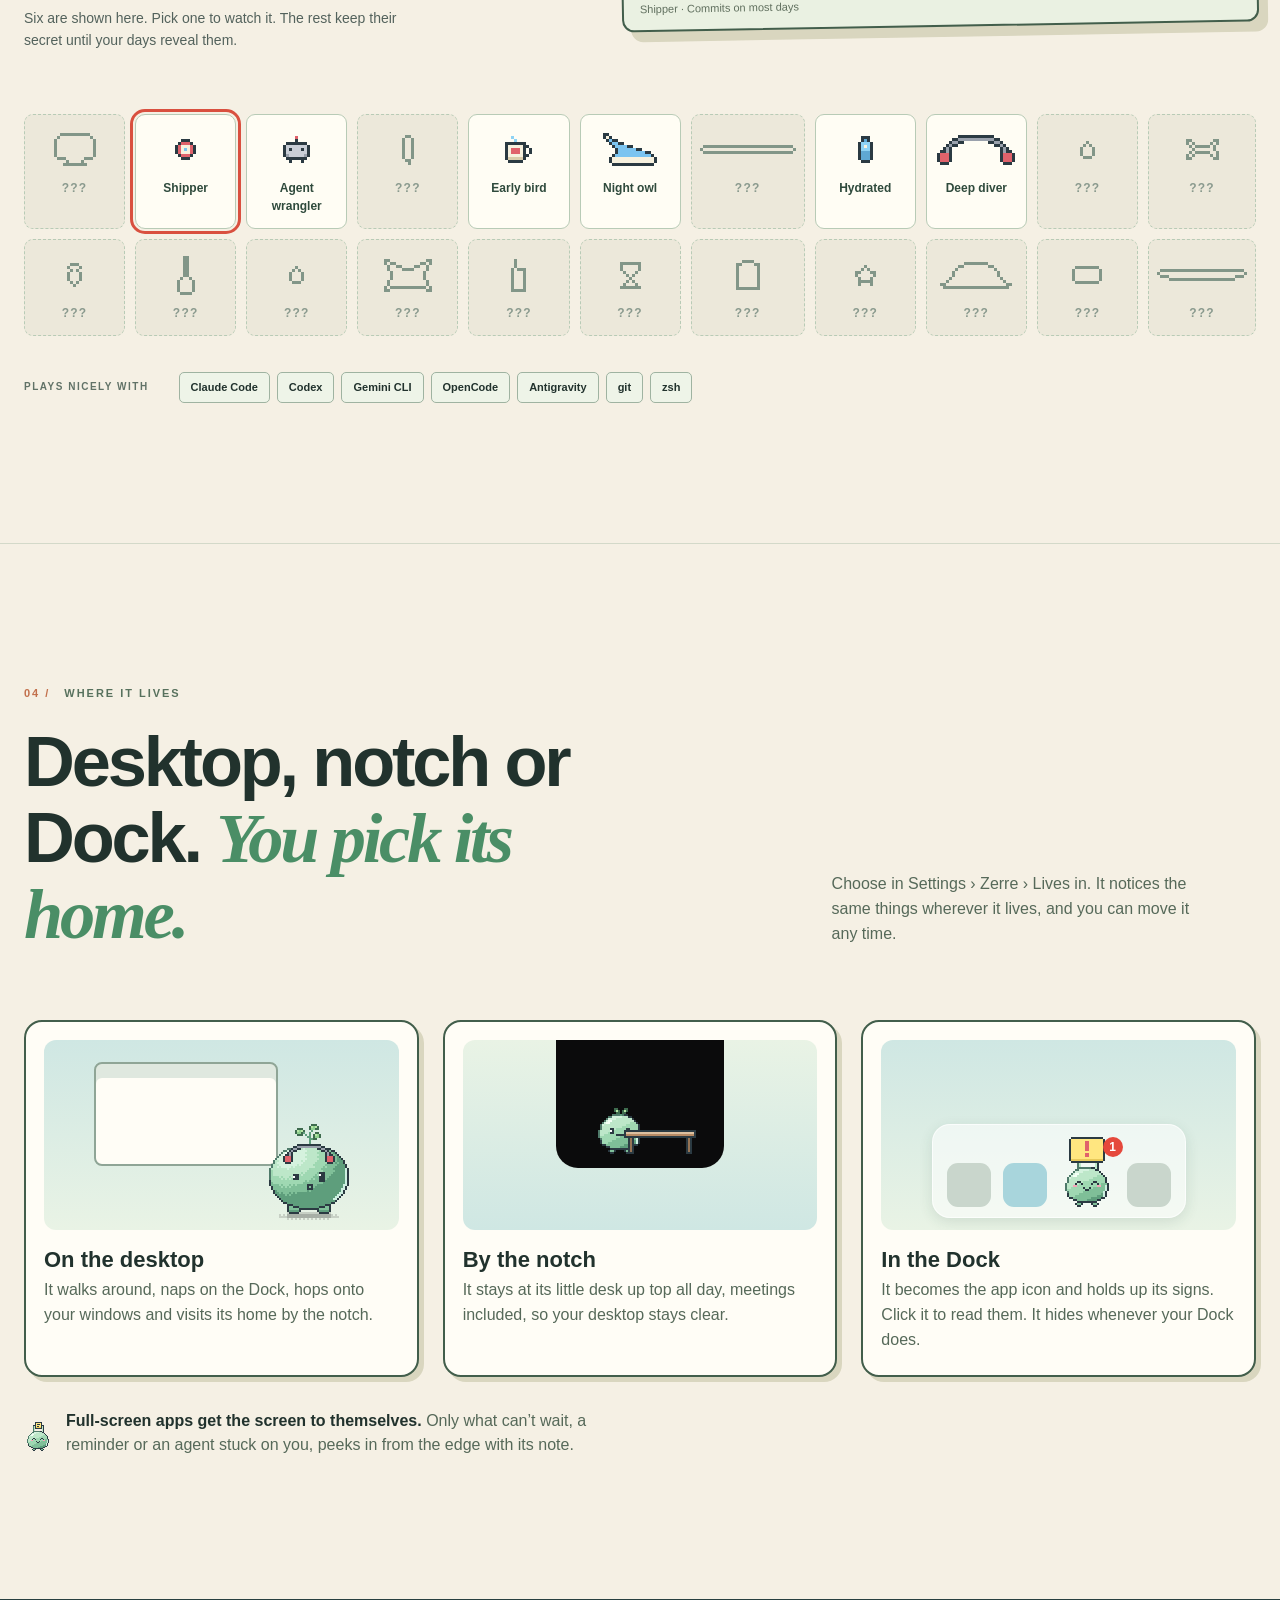
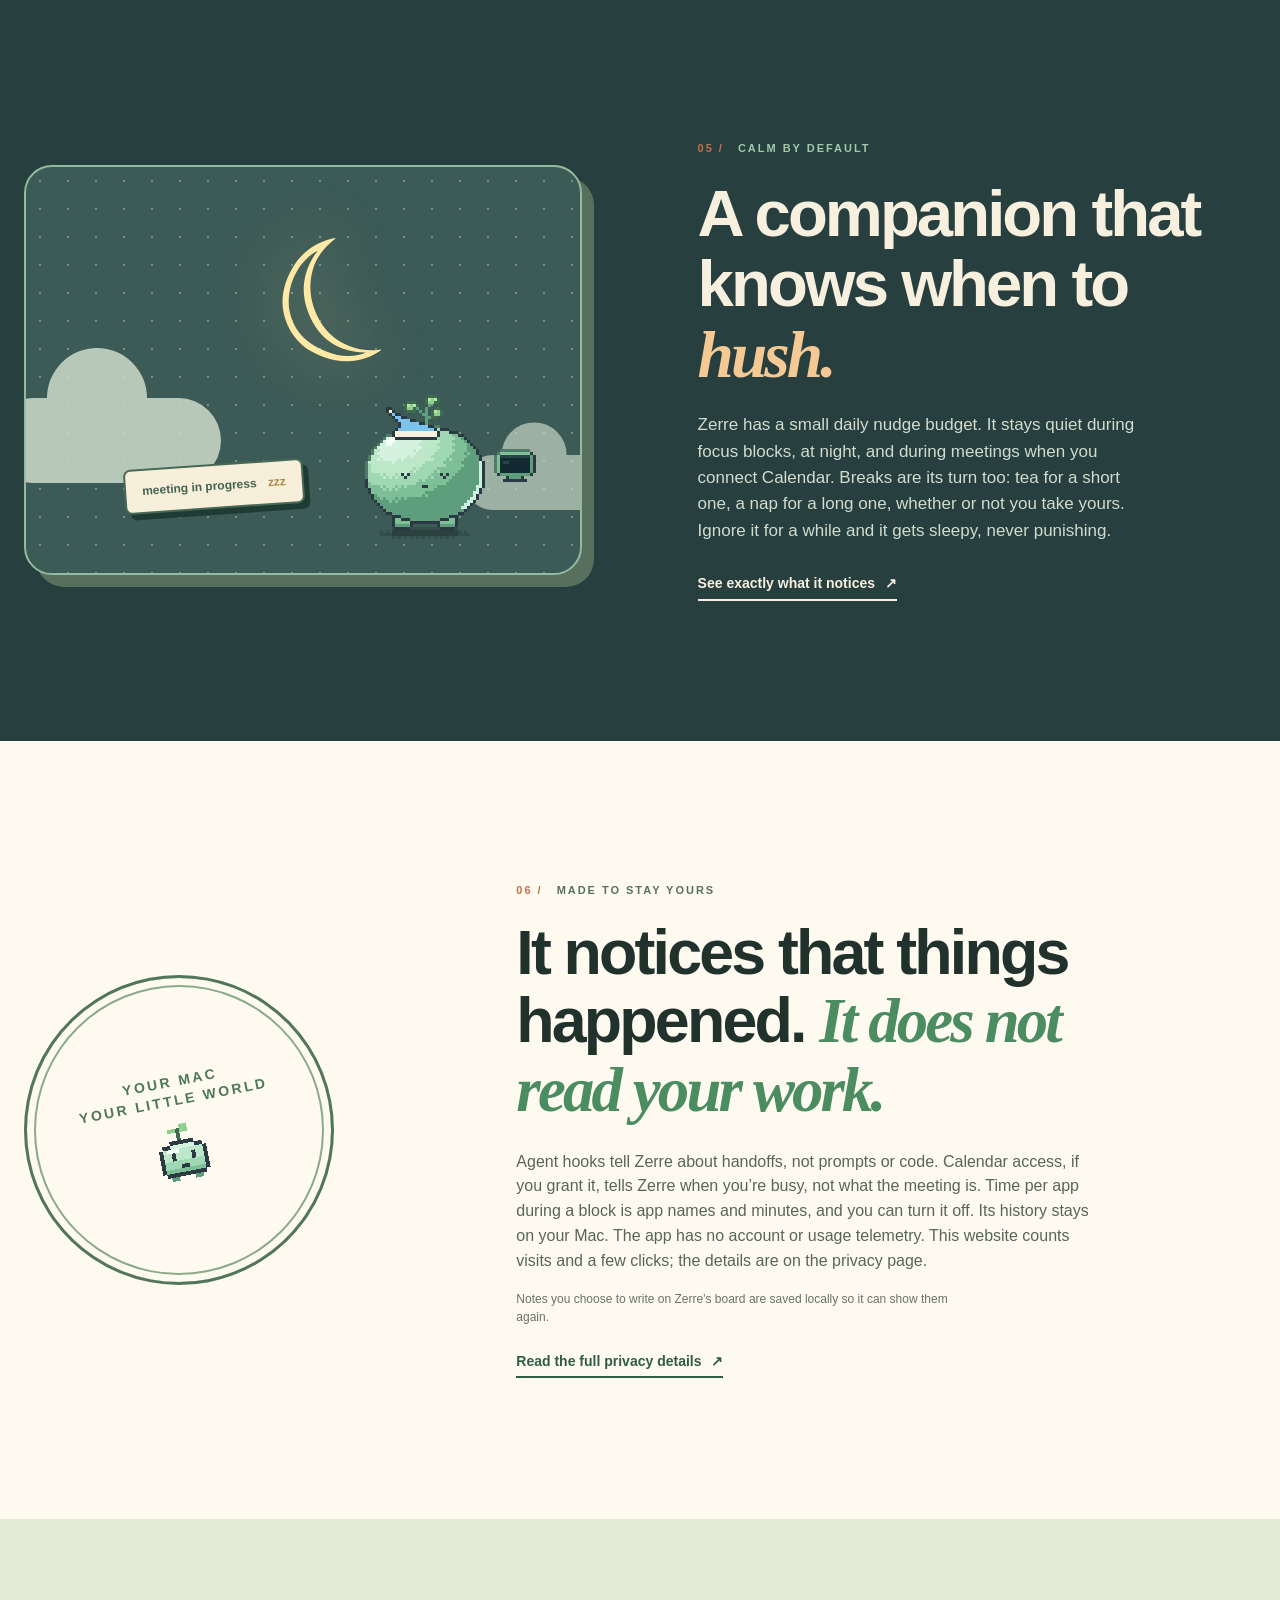
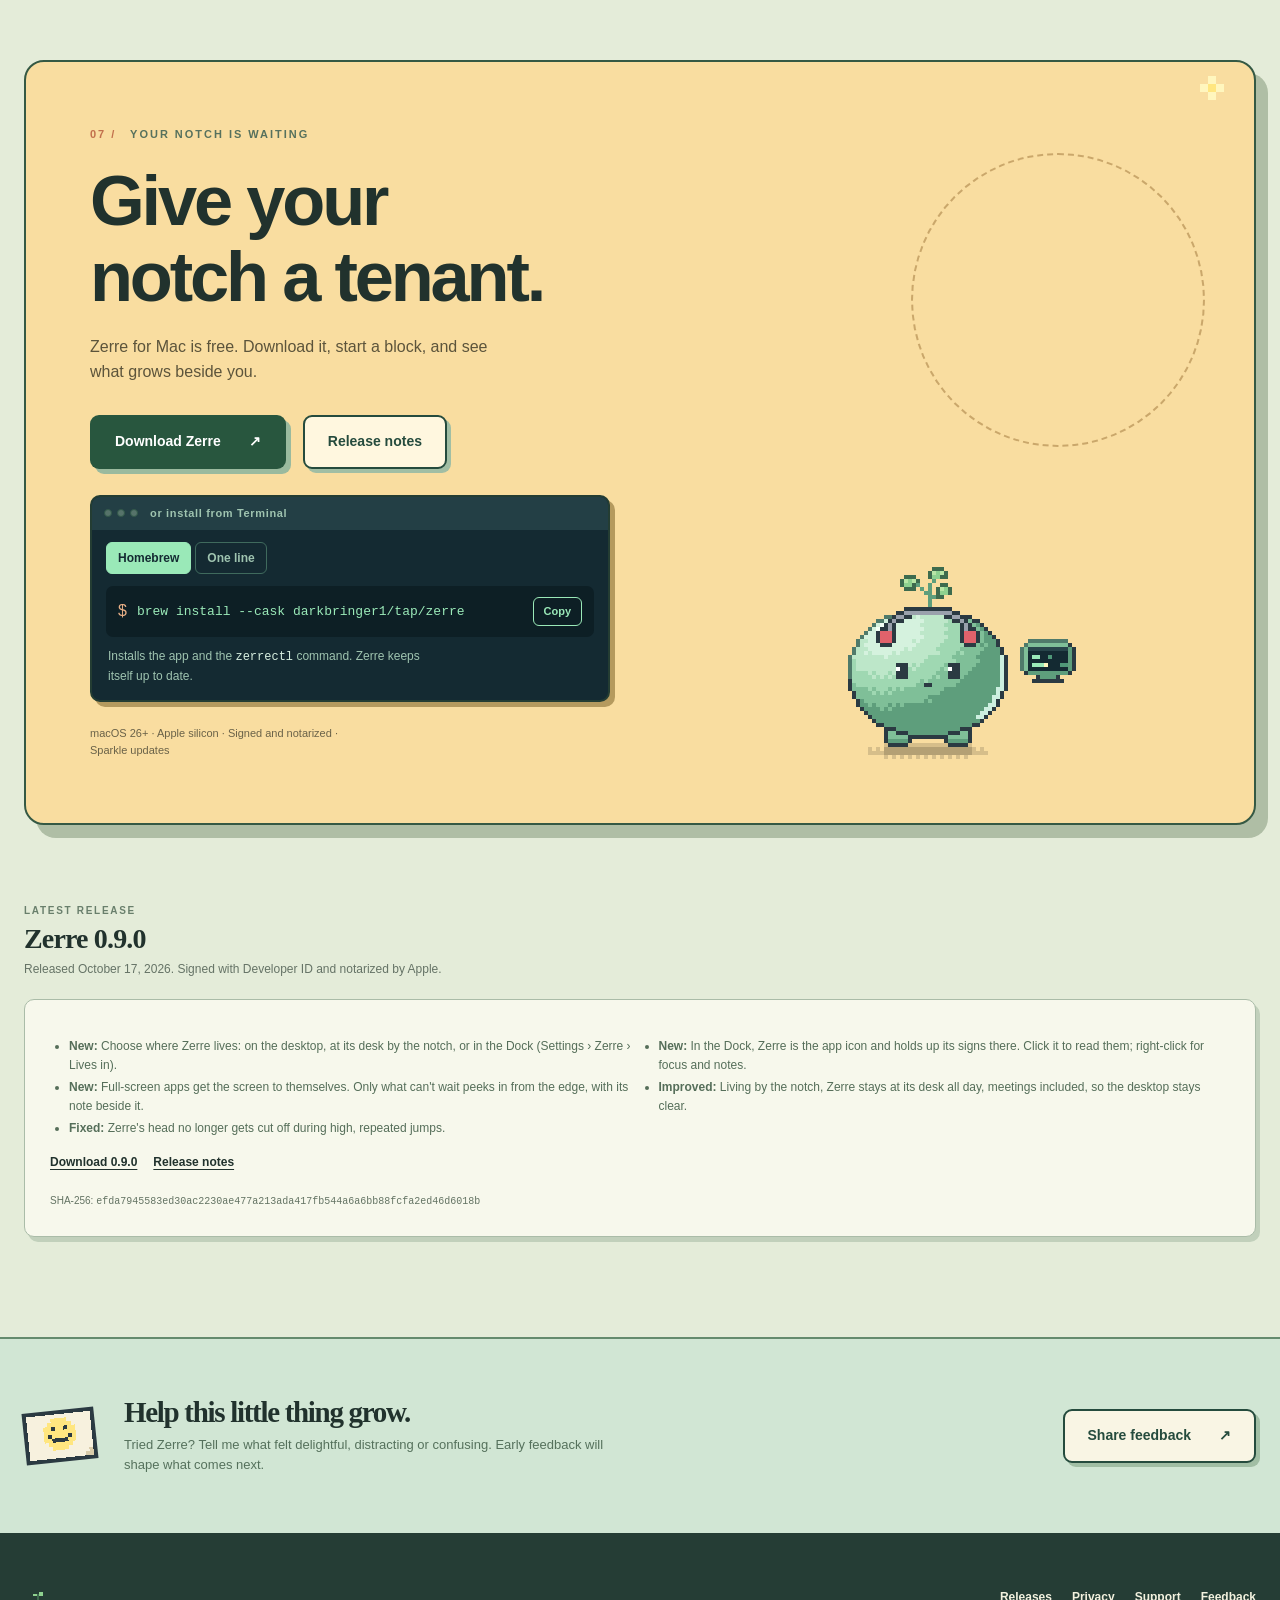
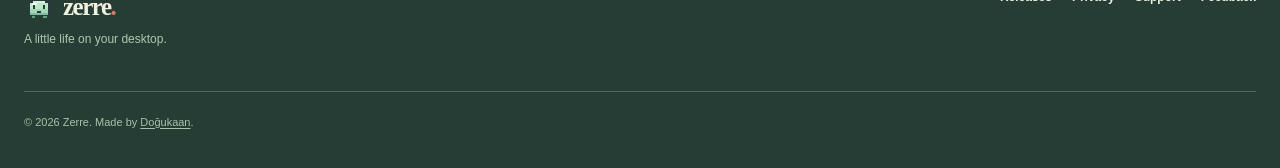
==== commit 1f0897e3: "Credit Doğukaan in the site footer Co-Authored-By: Claude Opus 5.5 <noreply@anthropic.com>" ====
--- a/index.html
+++ b/index.html
@@ -238,6 +238,6 @@
   <!-- The vine in the margin ripens as you read the block. -->
   <canvas class="margin-vine" id="margin-vine" aria-hidden="true"></canvas>
 
-  <footer class="site-footer"><div class="wrap footer-grid"><div><a class="wordmark" href="/"><img src="/assets/favicon.svg" alt="" width="30" height="30"> <span>zerre<span class="wordmark-dot">.</span></span></a><p>A little life on your desktop.</p></div><nav aria-label="Footer navigation"><a href="/releases">Releases</a><a href="/privacy">Privacy</a><a href="/support">Support</a><a href="https://github.com/darkbringer1/zerre/issues">Feedback</a></nav><span class="footer-end">© 2026 Zerre. Made with care for curious Mac people.</span></div></footer>
+  <footer class="site-footer"><div class="wrap footer-grid"><div><a class="wordmark" href="/"><img src="/assets/favicon.svg" alt="" width="30" height="30"> <span>zerre<span class="wordmark-dot">.</span></span></a><p>A little life on your desktop.</p></div><nav aria-label="Footer navigation"><a href="/releases">Releases</a><a href="/privacy">Privacy</a><a href="/support">Support</a><a href="https://github.com/darkbringer1/zerre/issues">Feedback</a></nav><span class="footer-end">© 2026 Zerre. Made by <a href="https://github.com/darkbringer1">Doğukaan</a>.</span></div></footer>
 </body>
 </html>
--- a/assets/playground.css
+++ b/assets/playground.css
@@ -1464,6 +1464,11 @@
   color:#a8c1a8
 }
 
+.footer-end a {
+  text-decoration:underline;
+  text-underline-offset:2px
+}
+
 @media(max-width:1000px) {
   .hero-layout {
     grid-template-columns:1fr;
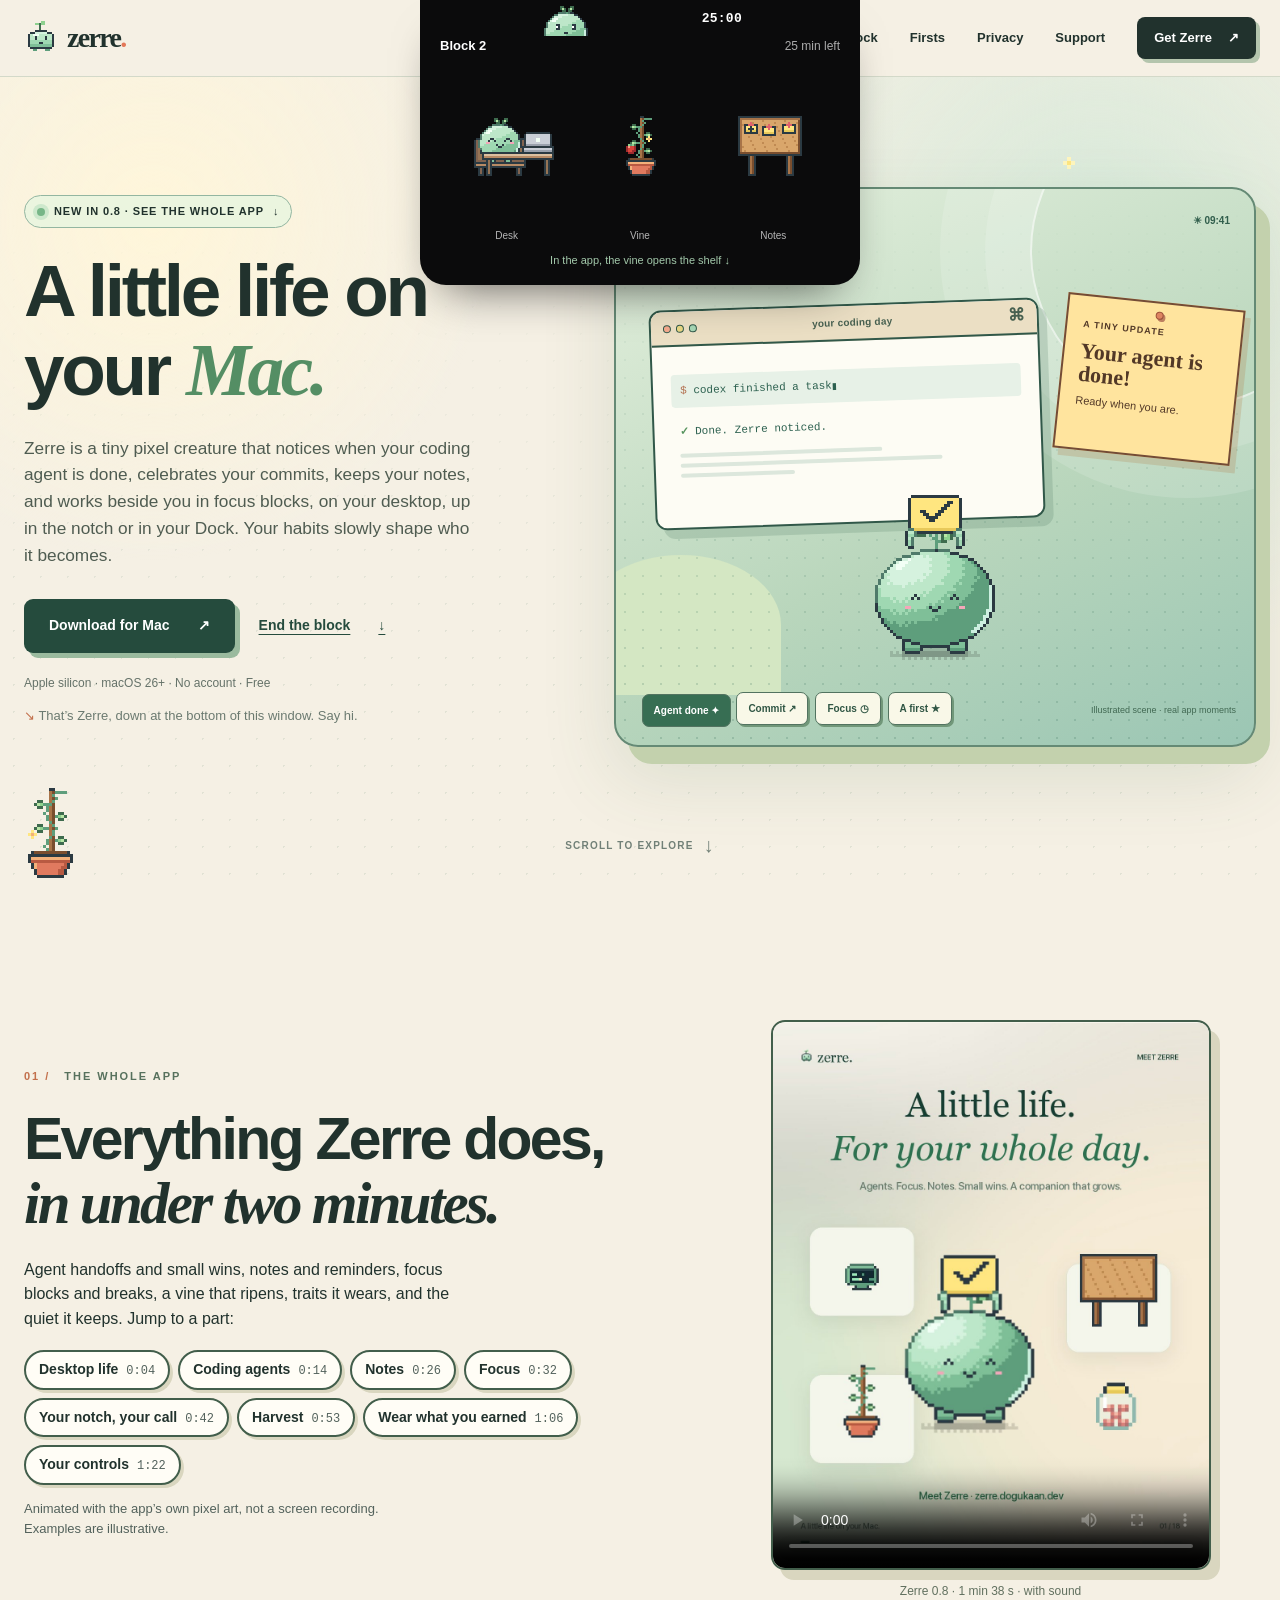
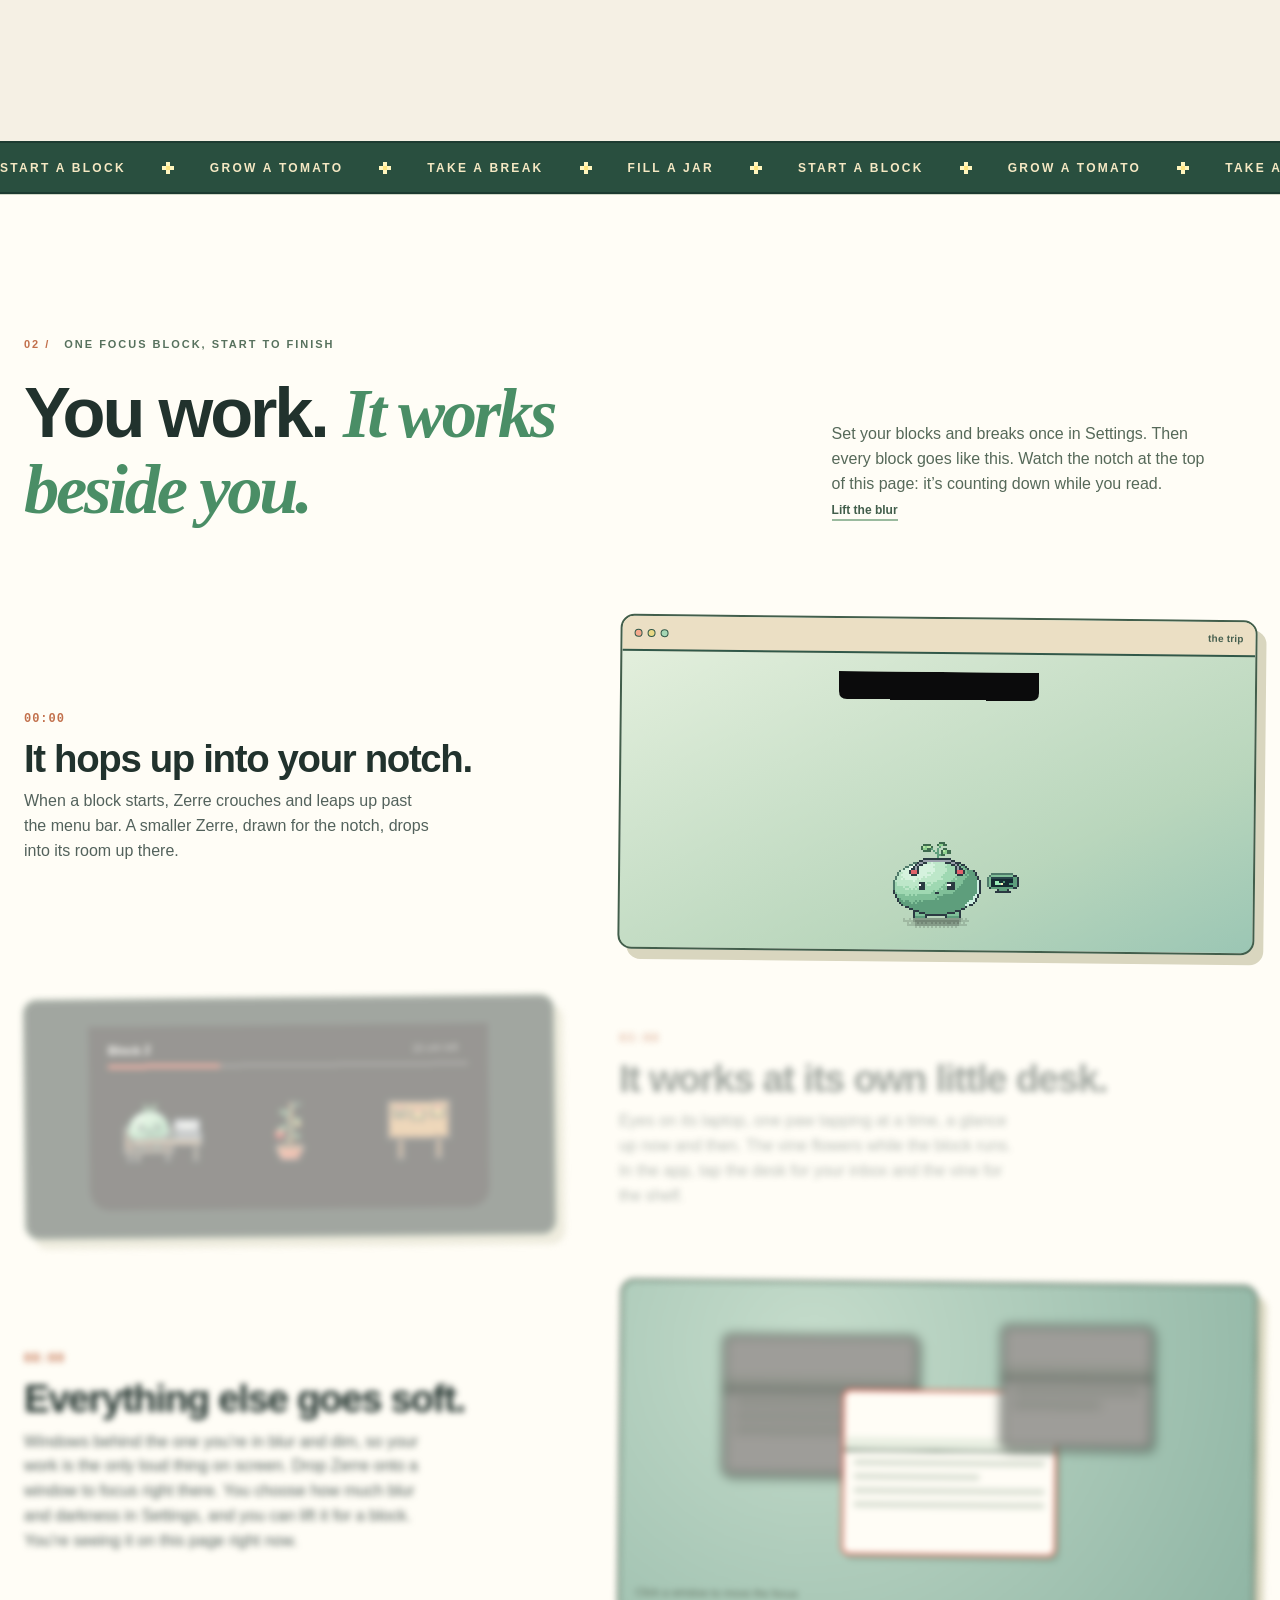
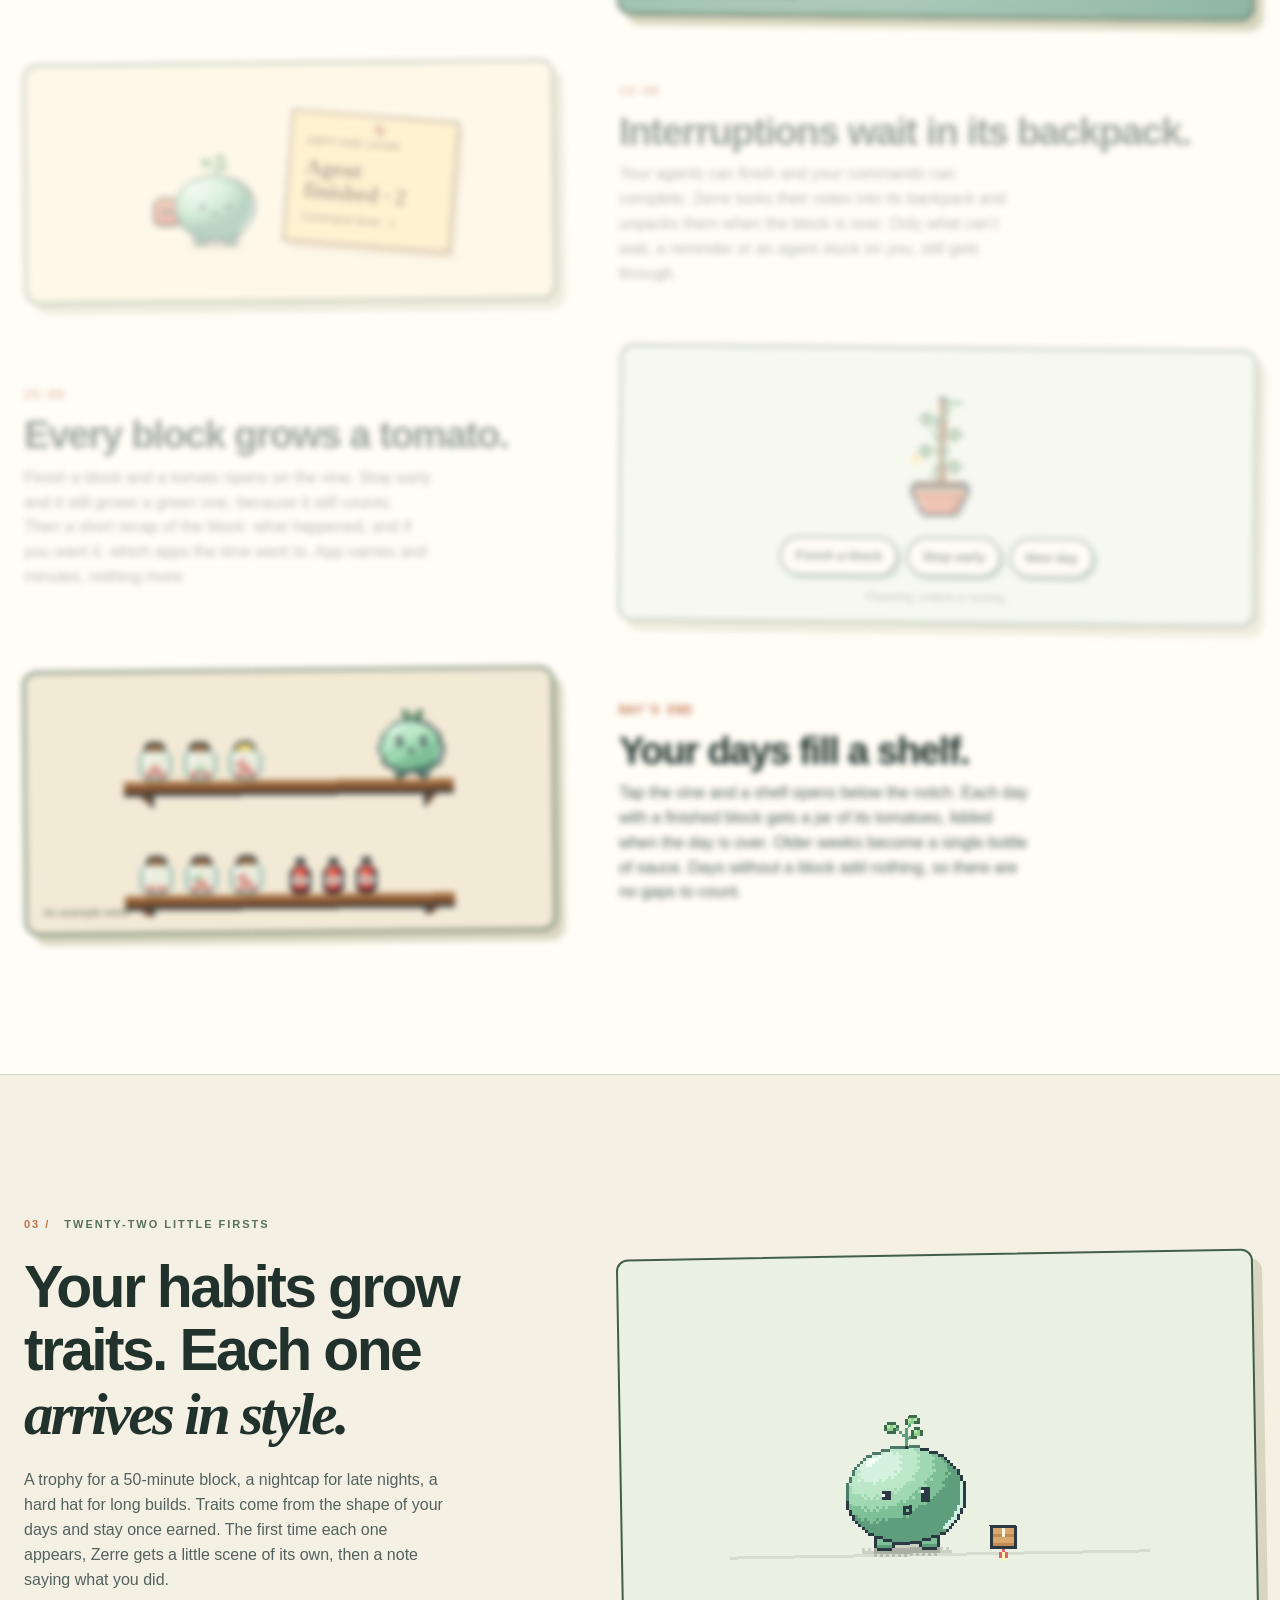
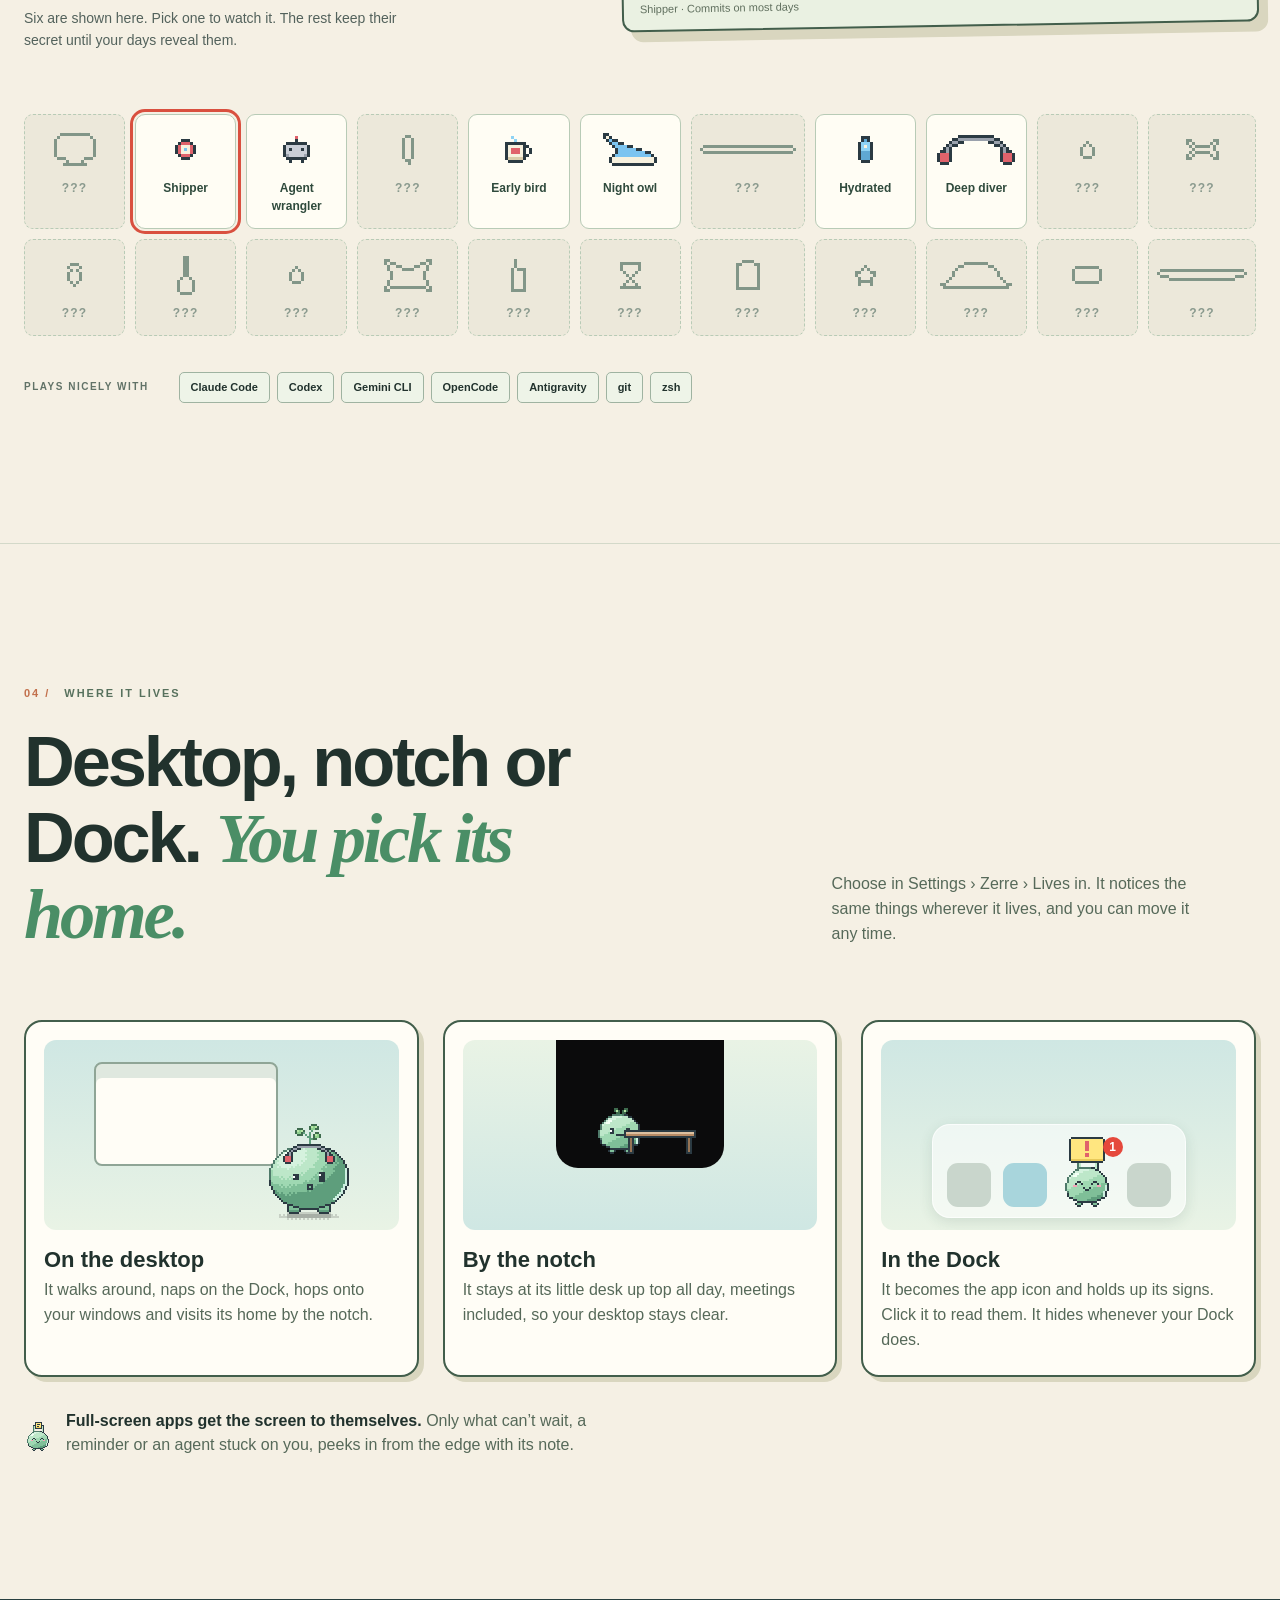
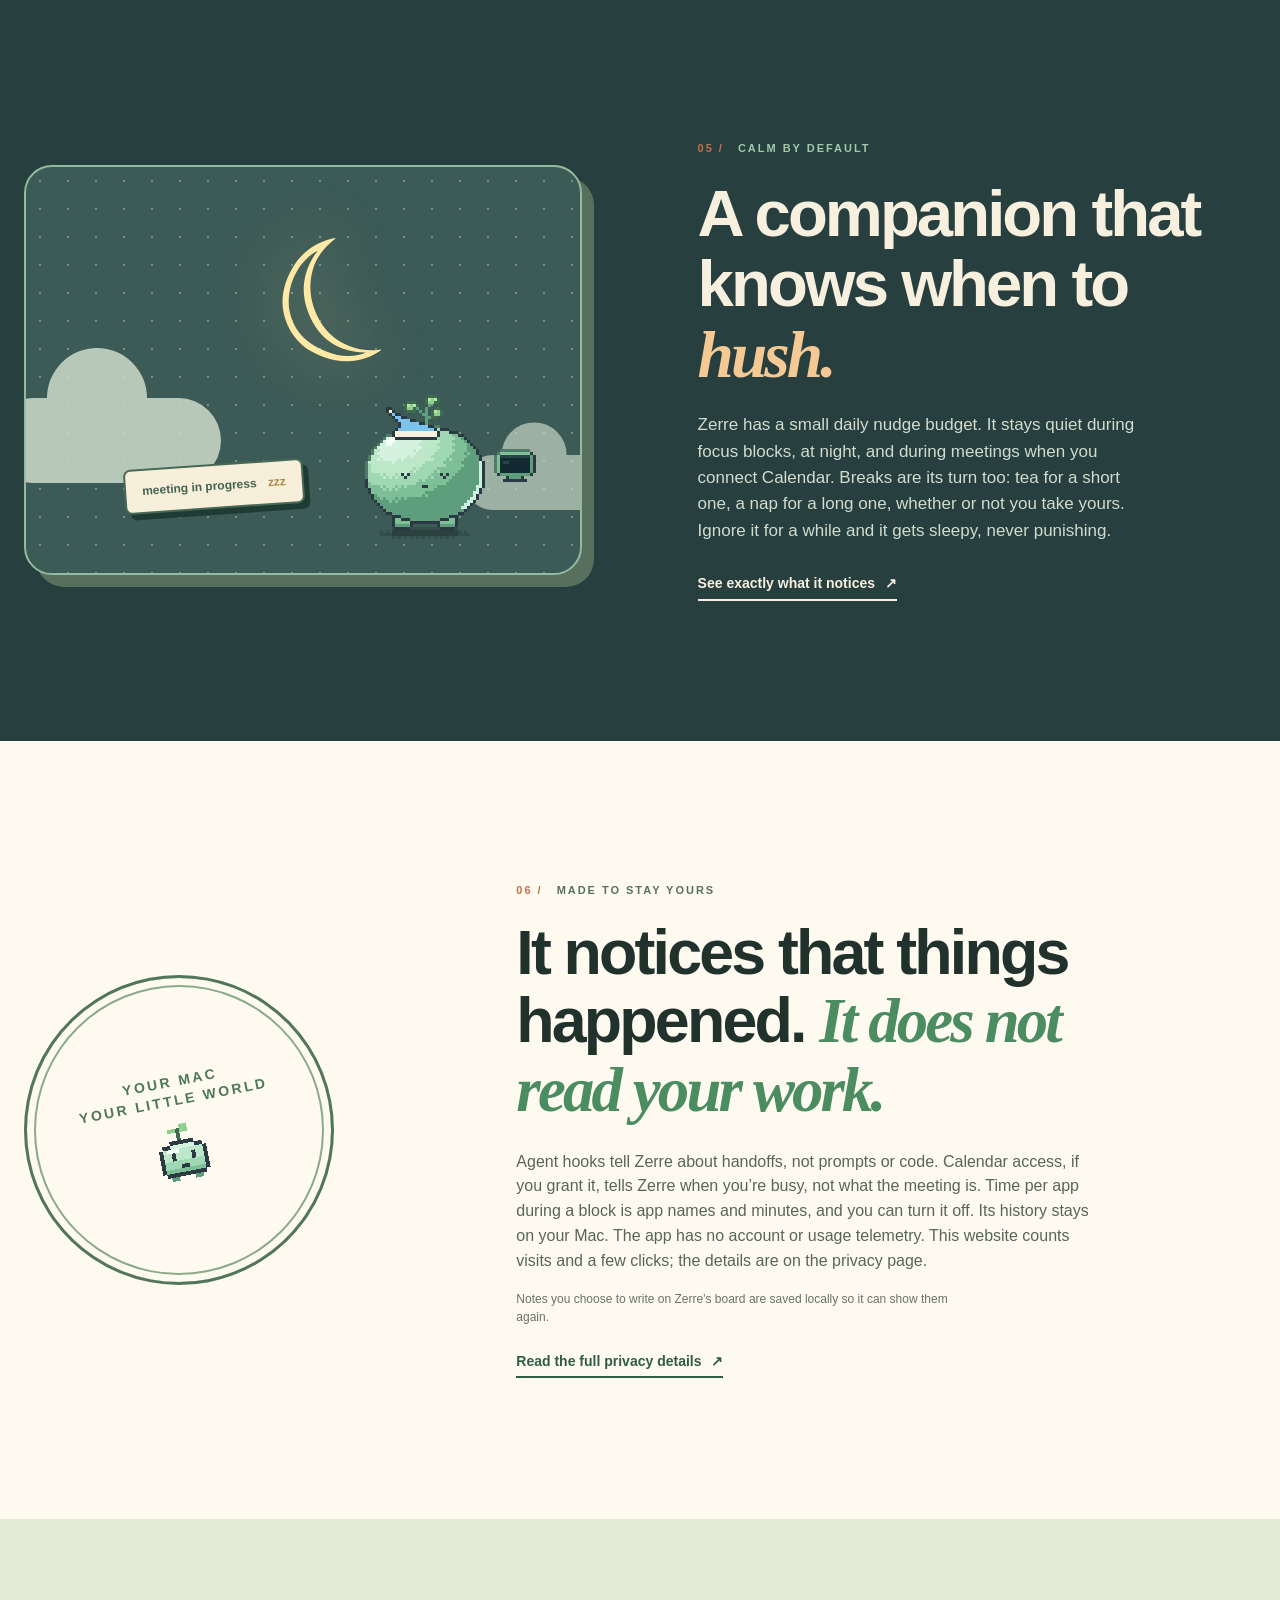
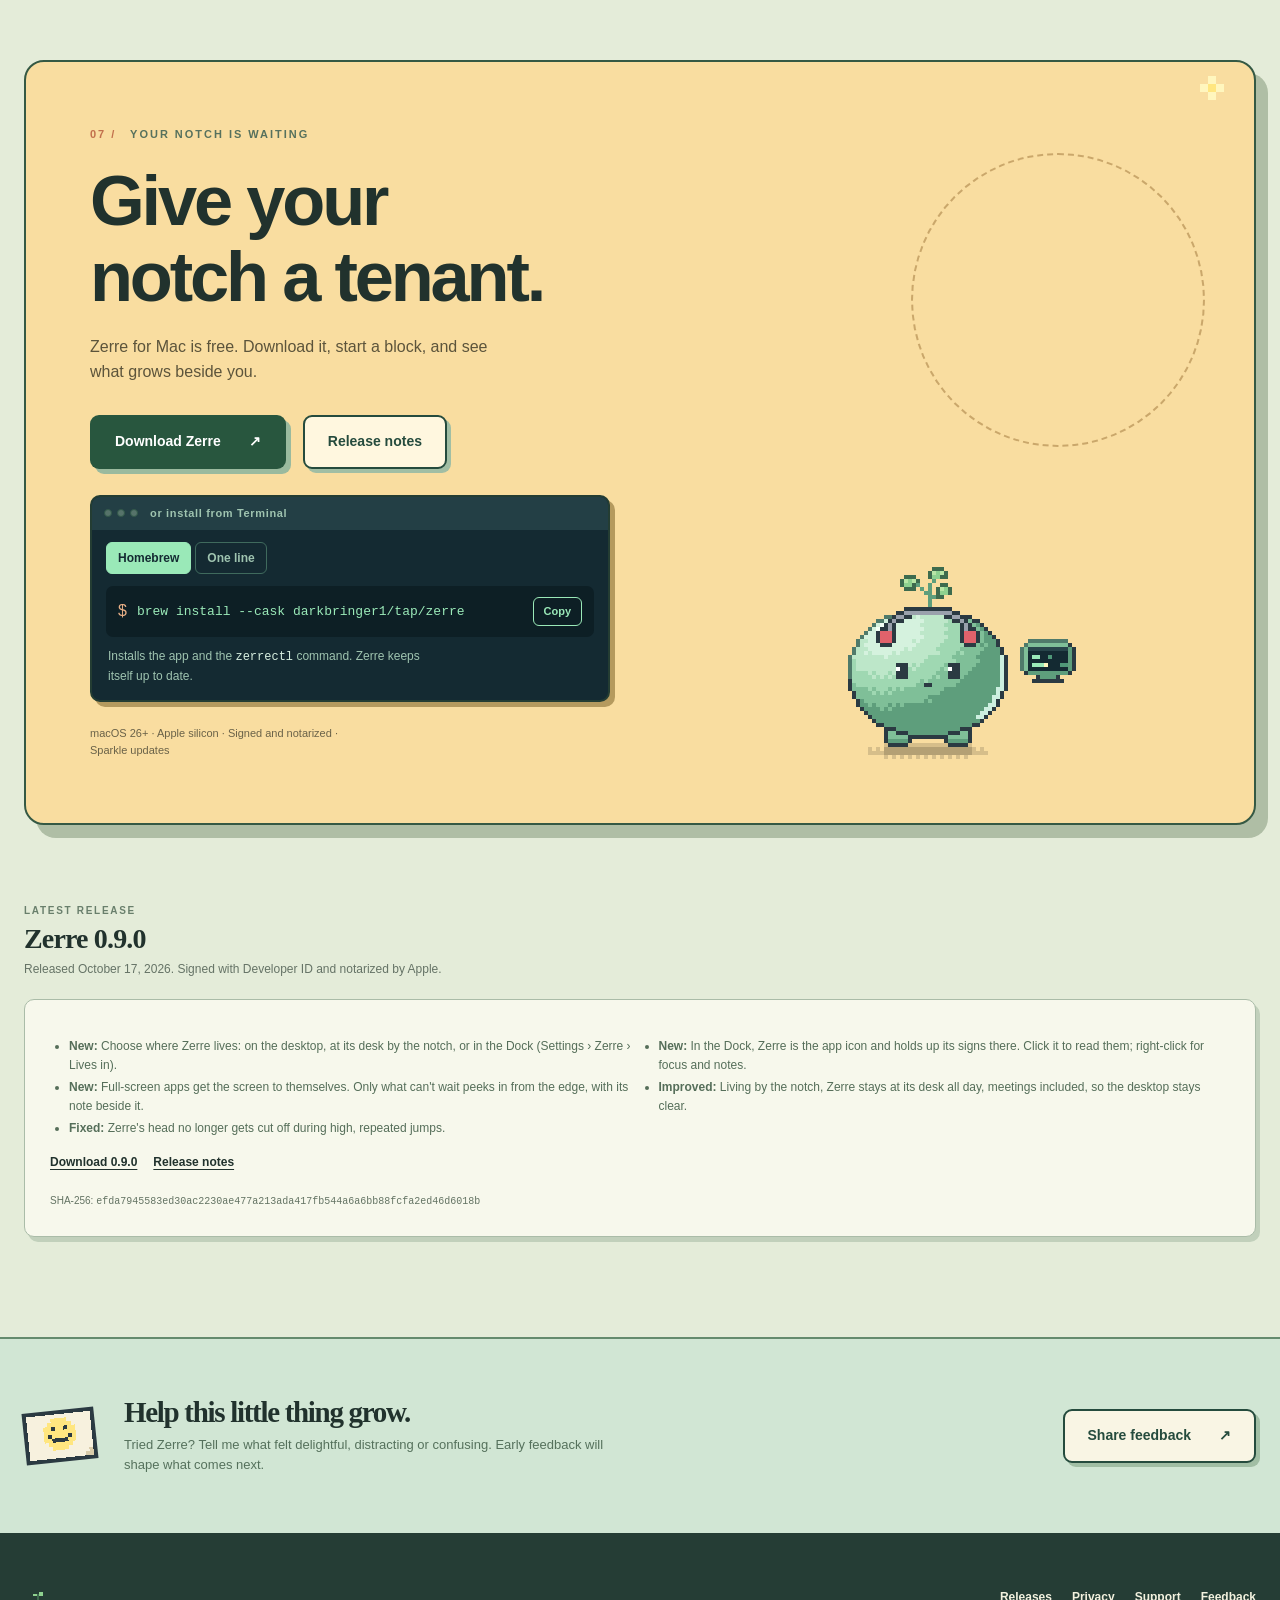
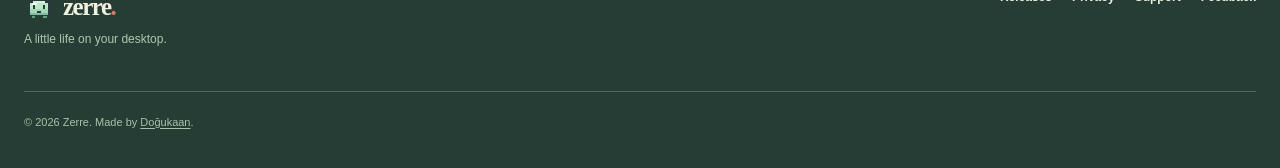
==== commit ae837be5: "Point the footer credit to dogukaan.dev Co-Authored-By: Claude Opus 5.5 <noreply@anthropic.com>" ====
--- a/index.html
+++ b/index.html
@@ -238,6 +238,6 @@
   <!-- The vine in the margin ripens as you read the block. -->
   <canvas class="margin-vine" id="margin-vine" aria-hidden="true"></canvas>
 
-  <footer class="site-footer"><div class="wrap footer-grid"><div><a class="wordmark" href="/"><img src="/assets/favicon.svg" alt="" width="30" height="30"> <span>zerre<span class="wordmark-dot">.</span></span></a><p>A little life on your desktop.</p></div><nav aria-label="Footer navigation"><a href="/releases">Releases</a><a href="/privacy">Privacy</a><a href="/support">Support</a><a href="https://github.com/darkbringer1/zerre/issues">Feedback</a></nav><span class="footer-end">© 2026 Zerre. Made by <a href="https://github.com/darkbringer1">Doğukaan</a>.</span></div></footer>
+  <footer class="site-footer"><div class="wrap footer-grid"><div><a class="wordmark" href="/"><img src="/assets/favicon.svg" alt="" width="30" height="30"> <span>zerre<span class="wordmark-dot">.</span></span></a><p>A little life on your desktop.</p></div><nav aria-label="Footer navigation"><a href="/releases">Releases</a><a href="/privacy">Privacy</a><a href="/support">Support</a><a href="https://github.com/darkbringer1/zerre/issues">Feedback</a></nav><span class="footer-end">© 2026 Zerre. Made by <a href="https://dogukaan.dev/">Doğukaan</a>.</span></div></footer>
 </body>
 </html>
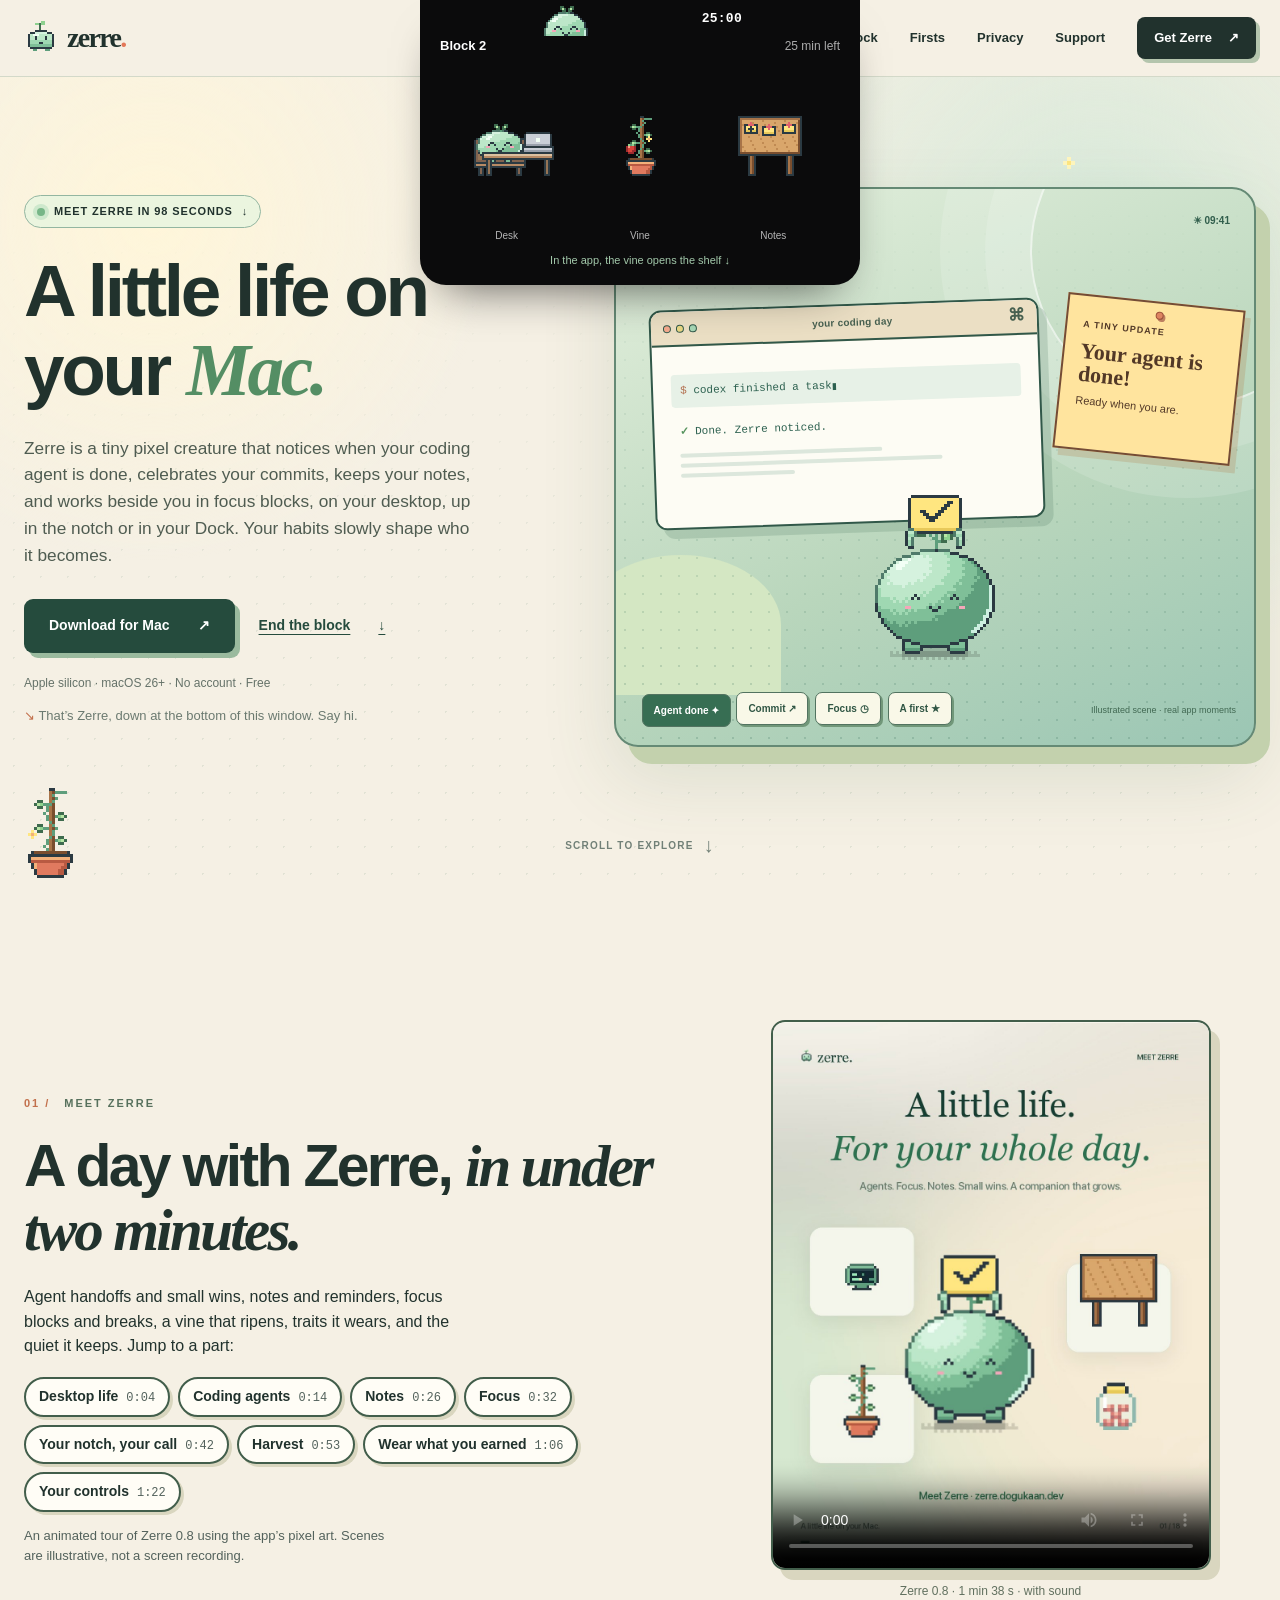
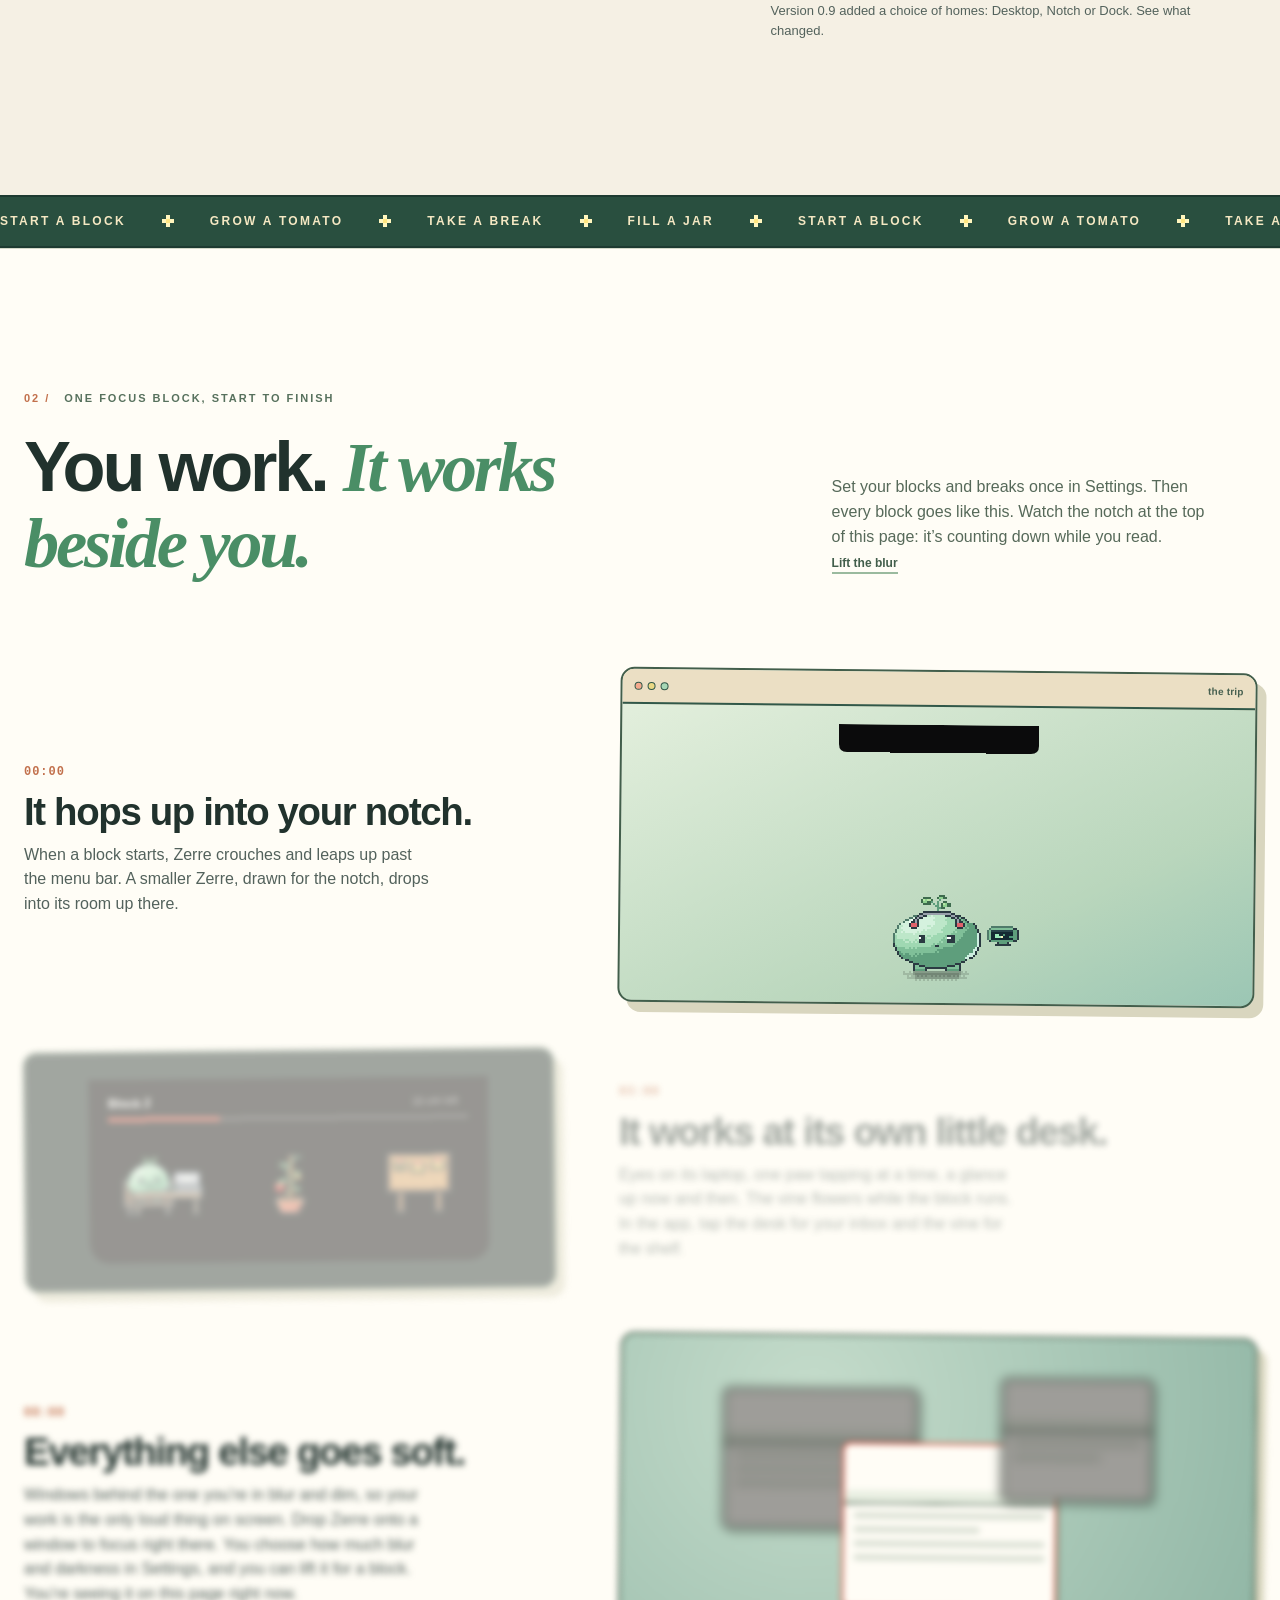
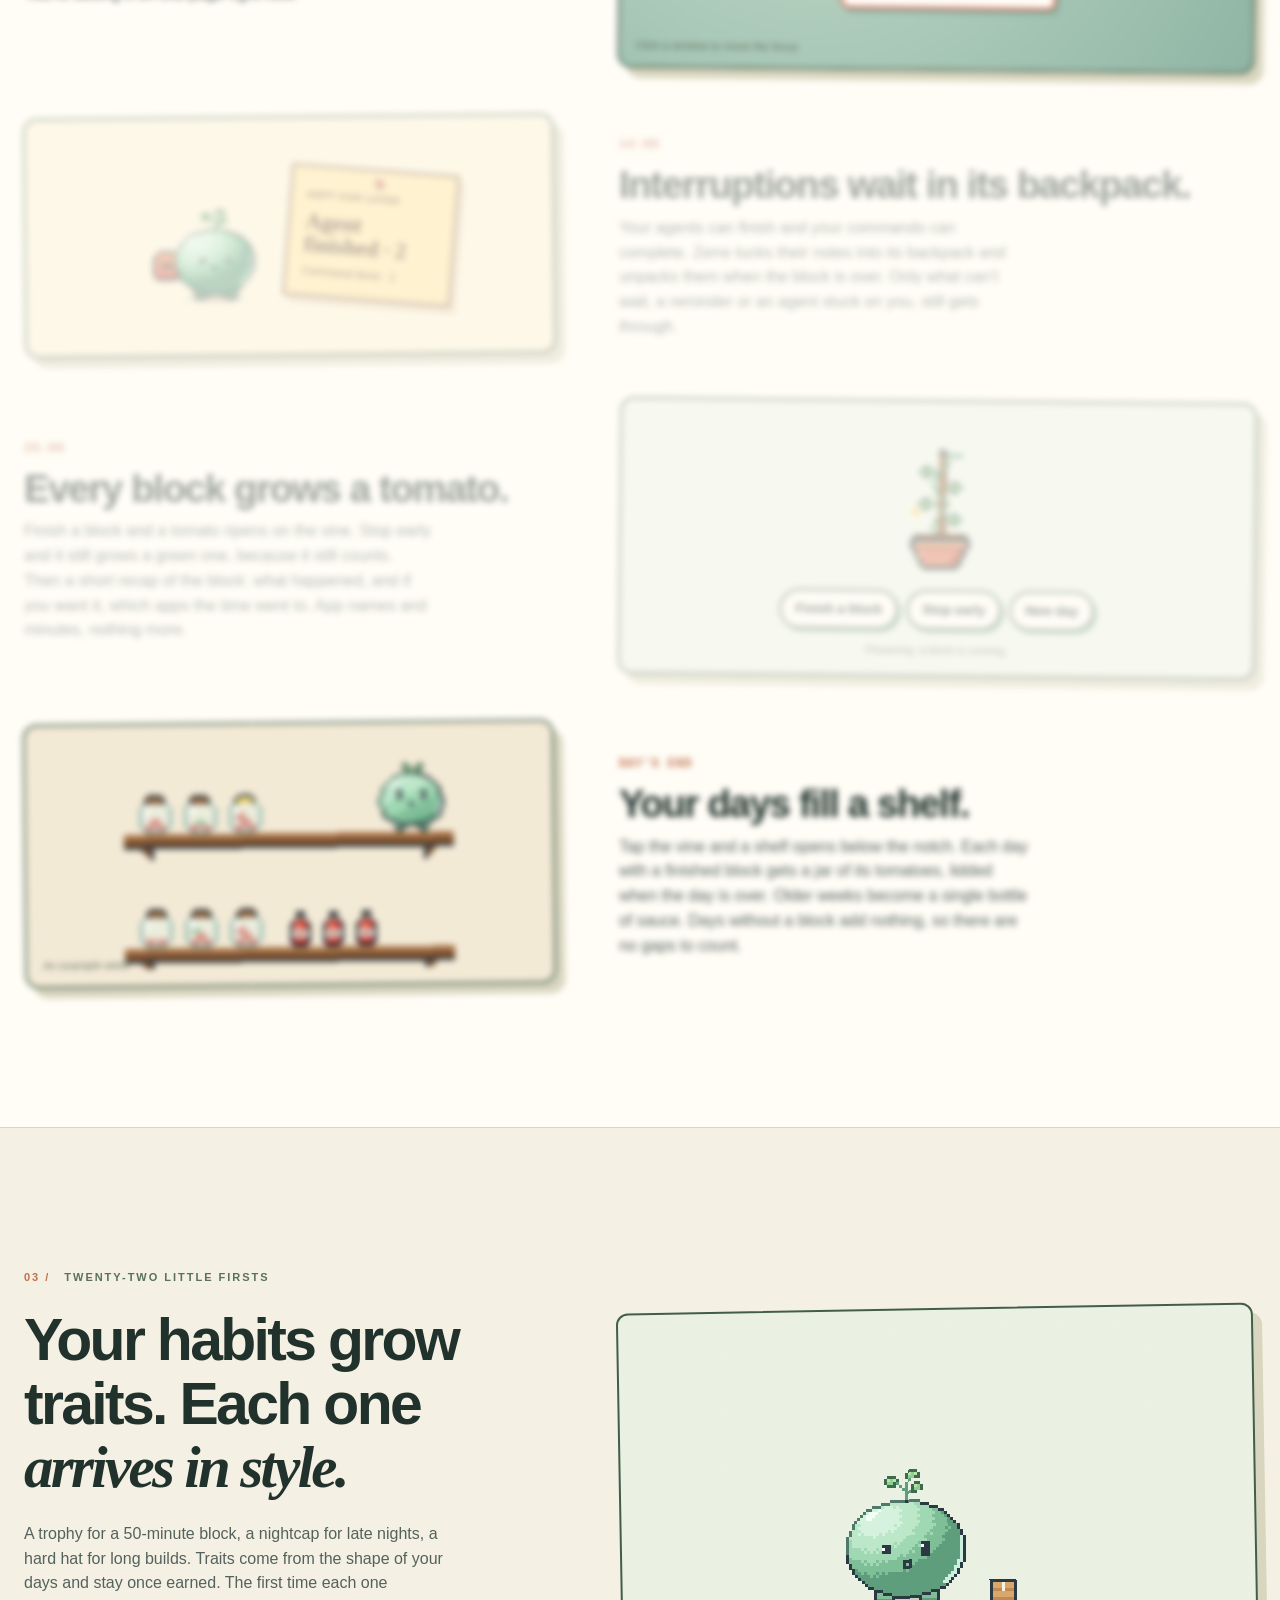
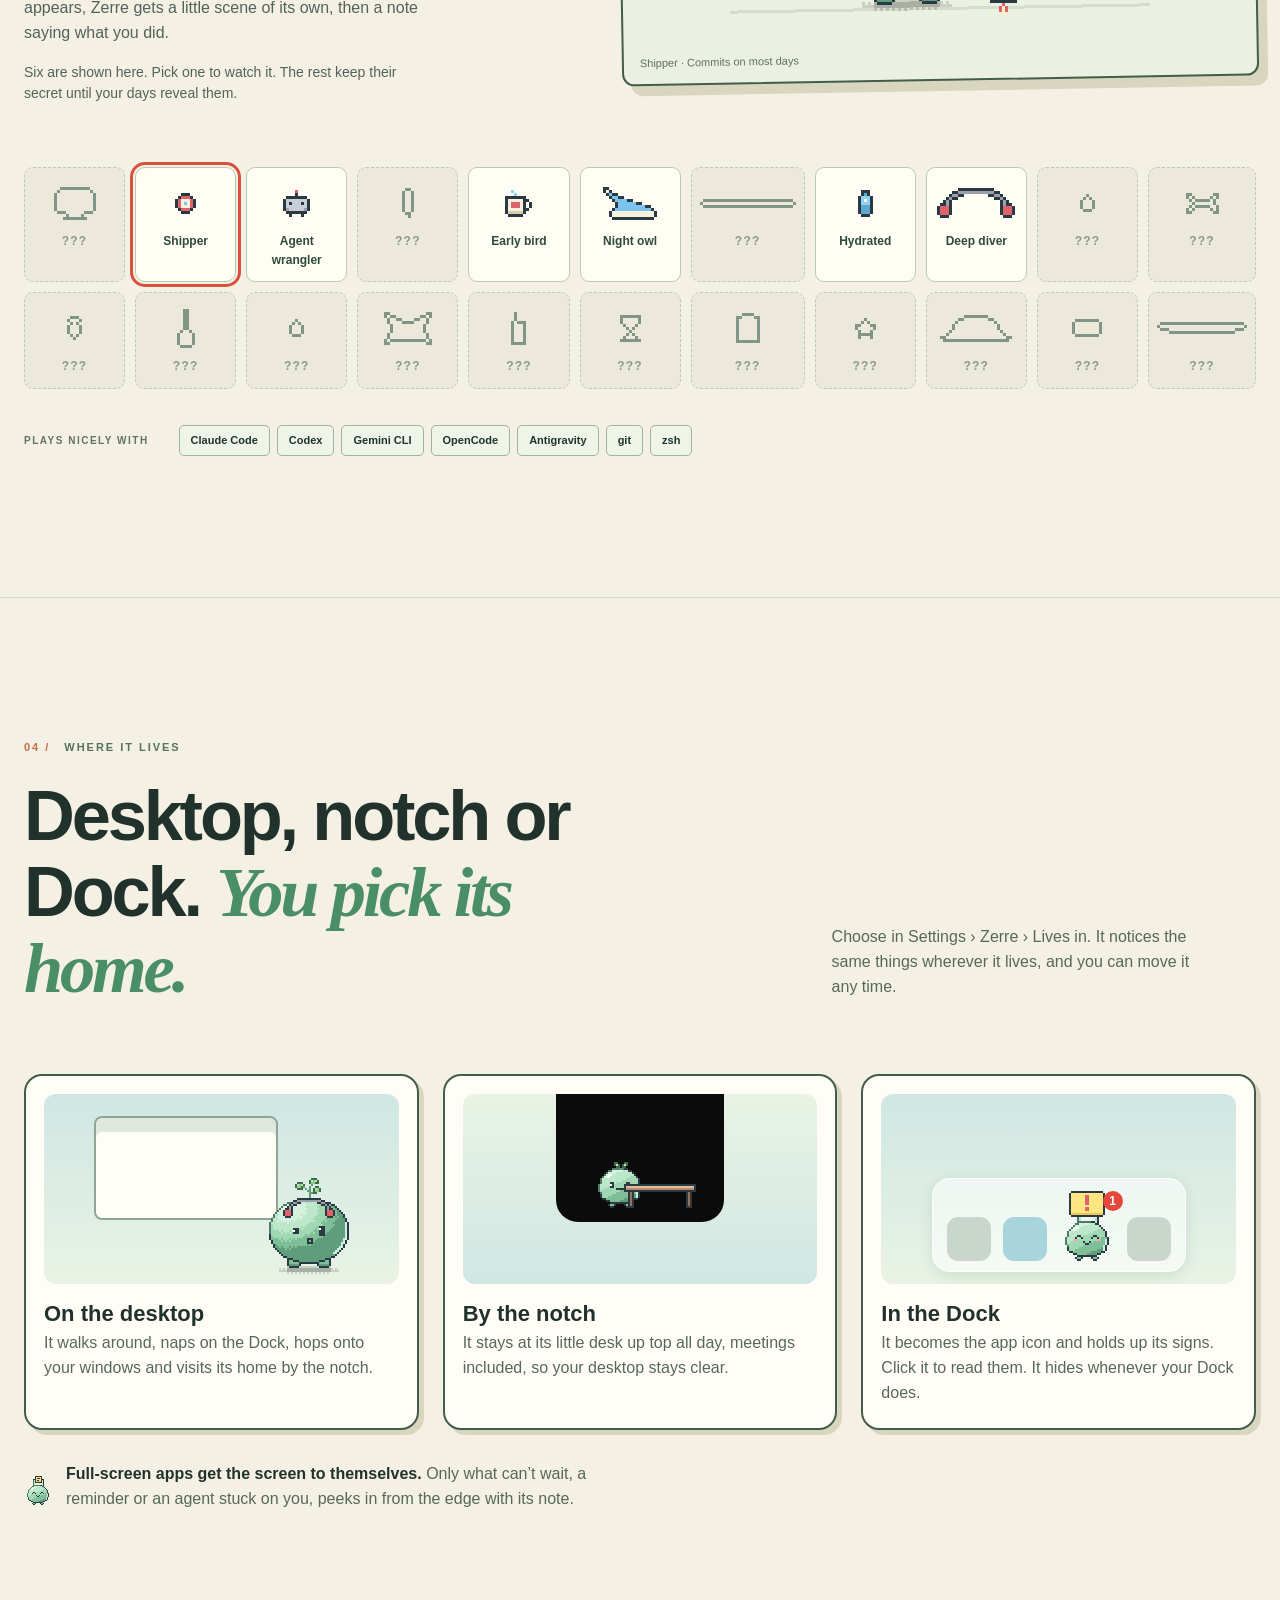
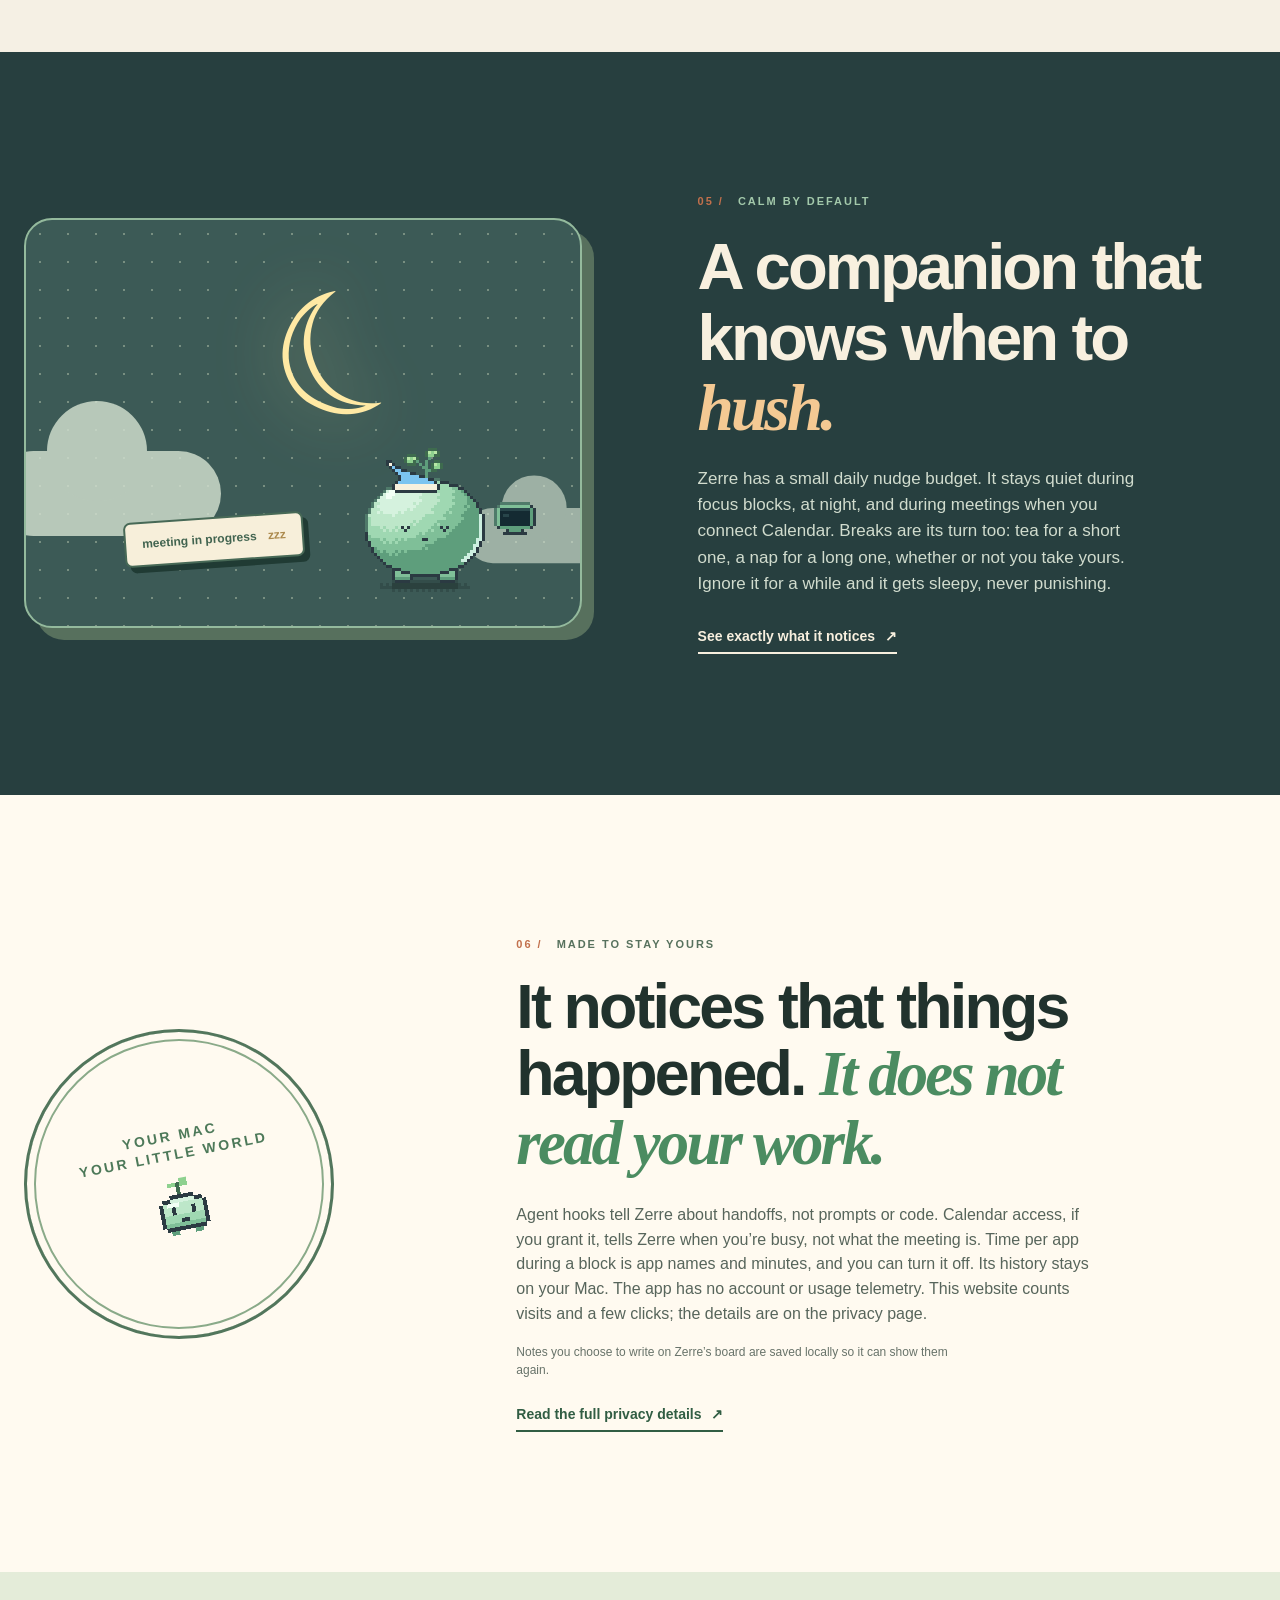
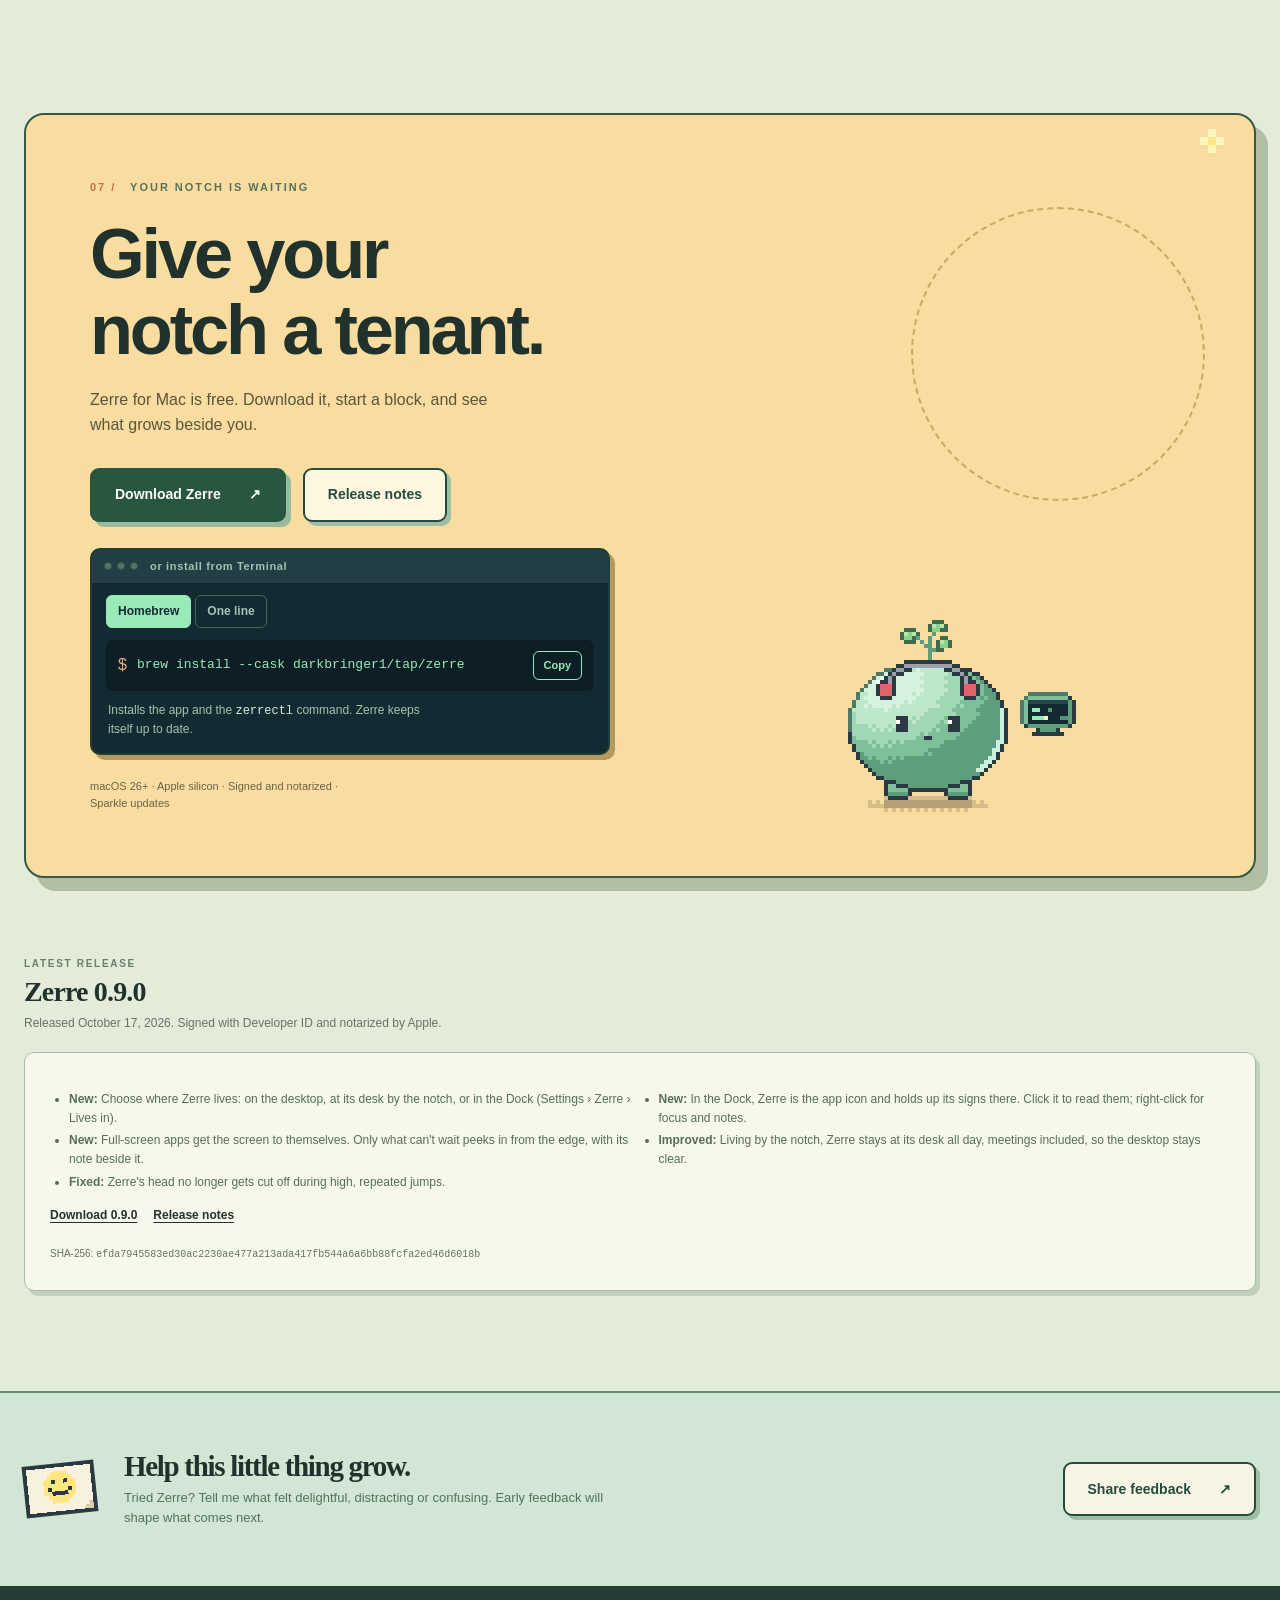
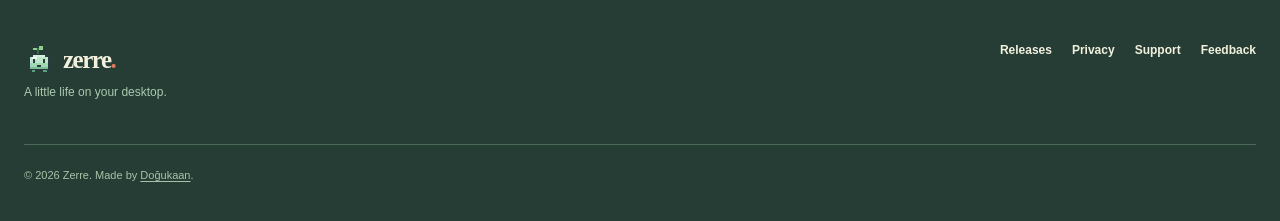
==== commit f8461549: "Clarify homepage film version and invitation" ====
--- a/index.html
+++ b/index.html
@@ -60,7 +60,7 @@
       <div class="hero-sky" aria-hidden="true"><img class="star star-one" src="/assets/sprites/particle.star.png" alt="" width="18" height="18"><img class="star star-two" src="/assets/sprites/particle.star.png" alt="" width="12" height="12"><img class="star star-three" src="/assets/sprites/particle.star.png" alt="" width="21" height="21"></div>
       <div class="wrap hero-layout">
         <div class="hero-copy">
-          <a class="pill" href="#film"><span class="pill-light"></span> New in 0.8 · see the whole app <span aria-hidden="true">↓</span></a>
+          <a class="pill" href="#film"><span class="pill-light"></span> Meet Zerre in 98 seconds <span aria-hidden="true">↓</span></a>
           <h1 id="hero-title" data-analytics-section="hero">A little life on your <em>Mac.</em></h1>
           <p class="hero-lede">Zerre is a tiny pixel creature that notices when your coding agent is done, celebrates your commits, keeps your notes, and works beside you in focus blocks, on your desktop, up in the notch or in your Dock. Your habits slowly shape who it becomes.</p>
           <div class="hero-actions">
@@ -99,11 +99,11 @@
     <section class="film-section section-pad" id="film" aria-labelledby="film-title">
       <div class="wrap film-layout">
         <div class="film-copy">
-          <div class="section-label"><span class="label-number">01 /</span> THE WHOLE APP</div>
-          <h2 id="film-title" data-analytics-section="film">Everything Zerre does, <em>in under two minutes.</em></h2>
+          <div class="section-label"><span class="label-number">01 /</span> MEET ZERRE</div>
+          <h2 id="film-title" data-analytics-section="film">A day with Zerre, <em>in under two minutes.</em></h2>
           <p>Agent handoffs and small wins, notes and reminders, focus blocks and breaks, a vine that ripens, traits it wears, and the quiet it keeps. Jump to a part:</p>
           <ul class="film-chapters"><li><button type="button" data-film-at="4">Desktop life <span>0:04</span></button></li><li><button type="button" data-film-at="14">Coding agents <span>0:14</span></button></li><li><button type="button" data-film-at="26">Notes <span>0:26</span></button></li><li><button type="button" data-film-at="32">Focus <span>0:32</span></button></li><li><button type="button" data-film-at="42">Your notch, your call <span>0:42</span></button></li><li><button type="button" data-film-at="53">Harvest <span>0:53</span></button></li><li><button type="button" data-film-at="66">Wear what you earned <span>1:06</span></button></li><li><button type="button" data-film-at="82">Your controls <span>1:22</span></button></li></ul>
-          <p class="film-fine">Animated with the app’s own pixel art, not a screen recording. Examples are illustrative.</p>
+          <p class="film-fine">An animated tour of Zerre 0.8 using the app’s pixel art. Scenes are illustrative, not a screen recording.</p>
         </div>
         <figure class="film-frame">
           <video id="film-video" controls playsinline preload="metadata" poster="/assets/film/zerre-full-app-poster.jpg" width="1080" height="1350">
@@ -111,6 +111,7 @@
             <track kind="captions" src="/assets/film/zerre-full-app.vtt" srclang="en" label="English">
           </video>
           <figcaption>Zerre 0.8 · 1 min 38 s · with sound</figcaption>
+          <p class="film-fine">Version 0.9 added a choice of homes: Desktop, Notch or Dock. <a href="/releases">See what changed.</a></p>
         </figure>
       </div>
     </section>
